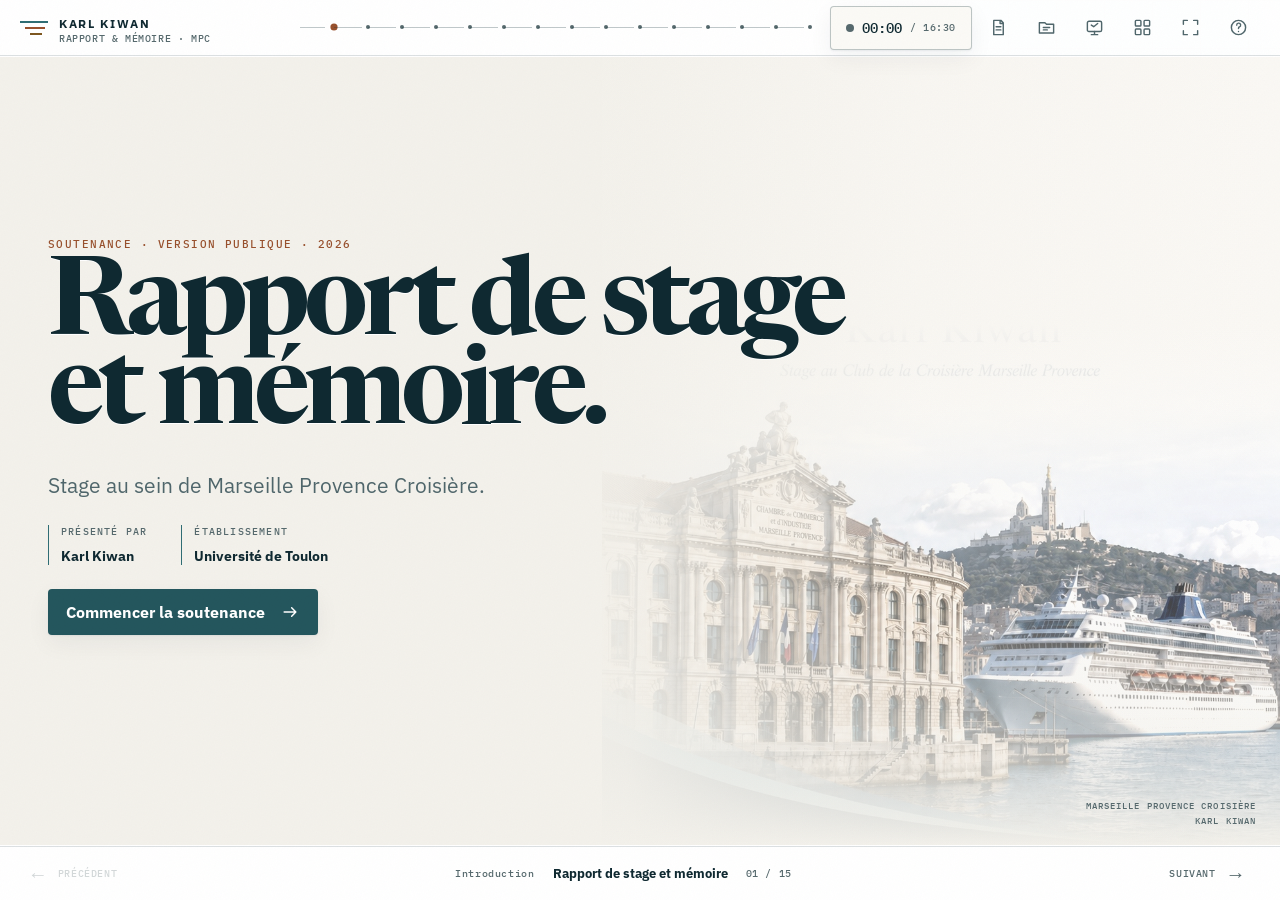
==== index.html @ 28b8b5f2 "Publish sanitized interactive presentation" ====
<!doctype html>
<html lang="fr">
<head>
  <meta charset="utf-8">
  <meta name="viewport" content="width=device-width,initial-scale=1,viewport-fit=cover">
  <meta name="theme-color" content="#f3f1eb">
  <meta name="description" content="Version publique de la soutenance interactive de Karl Kiwan — Marseille Provence Croisière">
  <meta property="og:type" content="website">
  <meta property="og:title" content="Soutenance de Karl Kiwan">
  <meta property="og:description" content="Rapport de stage et mémoire — version publique interactive.">
  <meta property="og:url" content="https://mazen-create11.github.io/soutenance-karl-kiwan/">
  <meta property="og:image" content="https://mazen-create11.github.io/soutenance-karl-kiwan/assets/og.png">
  <meta name="twitter:card" content="summary_large_image">
  <title>Soutenance — Karl Kiwan</title>
  <link rel="stylesheet" href="styles.css">
  <link rel="stylesheet" href="styles-v2.css">
  <link rel="stylesheet" href="styles-final.css">
  <link rel="stylesheet" href="styles-light.css">
  <link rel="stylesheet" href="styles-public.css">
</head>
<body>
  <a class="skip-link" href="#slides">Aller à la présentation</a>

  <div class="app" id="app">
    <header class="topbar" aria-label="Contrôles de présentation">
      <button class="brand" type="button" data-action="home" aria-label="KARL KIWAN — RAPPORT &amp; MÉMOIRE · MPC — retour à la couverture">
        <span class="brand-mark" aria-hidden="true"><i></i><i></i><i></i></span>
        <span><strong>KARL KIWAN</strong><small>RAPPORT &amp; MÉMOIRE · MPC</small></span>
      </button>

      <div class="route-progress" id="routeProgress" aria-label="Progression de la soutenance"></div>

      <div class="top-actions">
        <button class="timer" id="timerButton" type="button" aria-label="Chronomètre 00:00 / 16:30 — démarrer">
          <span class="timer-status" aria-hidden="true"></span>
          <span id="timerValue">00:00</span>
          <small id="timerTarget">/ 16:30</small>
        </button>
        <button class="icon-button" type="button" data-action="notes" aria-label="Afficher les notes orales" title="Notes (N)">
          <svg viewBox="0 0 24 24" aria-hidden="true"><path d="M6 3h9l3 3v15H6zM14 3v4h4M9 11h6M9 15h6"/></svg>
        </button>
        <button class="icon-button" type="button" data-action="resources" aria-label="Ouvrir le dossier public" title="Dossier public (R)">
          <svg viewBox="0 0 24 24" aria-hidden="true"><path d="M3 6h7l2 2h9v11H3zM8 12h8M8 15h5"/></svg>
        </button>
        <button class="icon-button" type="button" data-action="presenter" aria-label="Ouvrir la console présentateur" title="Console présentateur (P)">
          <svg viewBox="0 0 24 24" aria-hidden="true"><rect x="3" y="4" width="18" height="13" rx="2"/><path d="M8 21h8M12 17v4M8 9l3 2 5-4"/></svg>
        </button>
        <button class="icon-button" type="button" data-action="overview" aria-label="Afficher toutes les slides" title="Vue d’ensemble (O)">
          <svg viewBox="0 0 24 24" aria-hidden="true"><rect x="3" y="3" width="7" height="7" rx="1"/><rect x="14" y="3" width="7" height="7" rx="1"/><rect x="3" y="14" width="7" height="7" rx="1"/><rect x="14" y="14" width="7" height="7" rx="1"/></svg>
        </button>
        <button class="icon-button" type="button" data-action="fullscreen" aria-label="Passer en plein écran" title="Plein écran (F)">
          <svg viewBox="0 0 24 24" aria-hidden="true"><path d="M8 3H3v5M16 3h5v5M8 21H3v-5M16 21h5v-5"/></svg>
        </button>
        <button class="icon-button" type="button" data-action="help" aria-label="Afficher l’aide clavier" title="Aide (?)">
          <svg viewBox="0 0 24 24" aria-hidden="true"><circle cx="12" cy="12" r="9"/><path d="M9.7 9a2.5 2.5 0 1 1 3.2 2.4c-.9.4-.9 1.1-.9 1.8M12 17h.01"/></svg>
        </button>
      </div>
    </header>

    <main class="slides" id="slides" tabindex="-1">
      <section class="slide is-active intro-slide" id="cover" data-slide-id="cover" data-section="Introduction" data-title="Rapport de stage et mémoire" data-duration="0:15" aria-hidden="false">
        <div class="cover-image" aria-hidden="true"></div>
        <div class="intro-wash" aria-hidden="true"></div>
        <div class="slide-inner intro-content">
          <p class="eyebrow">Soutenance · version publique · 2026</p>
          <h1>Rapport de stage<br>et mémoire.</h1>
          <p class="intro-lead">Stage au sein de Marseille Provence Croisière.</p>
          <div class="intro-meta">
            <div><small>PRÉSENTÉ PAR</small><strong>Karl Kiwan</strong></div>
            <div><small>ÉTABLISSEMENT</small><strong>Université de Toulon</strong></div>
          </div>
          <button class="primary-button magnetic" type="button" data-action="start">
            Commencer la soutenance
            <svg viewBox="0 0 24 24" aria-hidden="true"><path d="M5 12h14M14 7l5 5-5 5"/></svg>
          </button>
        </div>
        <div class="coordinate-stamp" aria-hidden="true">MARSEILLE PROVENCE CROISIÈRE<br>KARL KIWAN</div>
      </section>

      <section class="slide structure-slide final-mpc-slide" id="mpc-interface" data-slide-id="mpc-interface" data-section="Structure d’accueil" data-title="MPC, interface port-territoire" data-duration="0:45" aria-hidden="true">
        <div class="section-tab structure-tab">01 · STRUCTURE D’ACCUEIL <span>MPC</span></div>
        <div class="slide-inner final-mpc-layout">
          <header class="final-mpc-heading">
            <p class="eyebrow">Marseille Provence Croisière</p>
            <h2>MPC relie l’activité portuaire au territoire.</h2>
            <p>Association créée en 1996, MPC fédère les acteurs de la croisière maritime et fluviale en Provence.</p>
          </header>
          <div class="mpc-final-stats" role="tablist" aria-label="Chiffres clés de MPC">
            <button type="button" class="is-active" data-mpc-stat="1996"><strong>1996</strong><span>création</span></button>
            <button type="button" data-mpc-stat="members"><strong>&gt; 85</strong><span>adhérents</span></button>
            <button type="button" data-mpc-stat="passengers"><strong>≈ 2,6 M</strong><span>croisiéristes en 2025</span></button>
            <button type="button" data-mpc-stat="calls"><strong>660</strong><span>escales en 2025</span></button>
            <p class="mpc-stat-detail" id="mpcStatDetail" aria-live="polite"><span>1996</span> MPC est une association loi 1901 créée pour coordonner et développer la filière croisière à Marseille.</p>
          </div>
          <div class="interface-chain" aria-label="Rôle d’interface de MPC">
            <div><small>ACTIVITÉ PORTUAIRE</small><strong>Compagnies · GPMM · MPCT</strong></div>
            <span aria-hidden="true"><i></i><b>MPC</b><i></i></span>
            <div><small>TERRITOIRE</small><strong>Collectivités · tourisme · transports · commerces</strong></div>
          </div>
          <div class="mpc-final-axes">
            <span><b>01</b> Environnement</span><span><b>02</b> Accueil touristique</span><span><b>03</b> Développement et suivi du marché</span>
          </div>
          <p class="source-note final-source">Source : rapport, pages 4 à 7.</p>
        </div>
      </section>

      <section class="slide mission-slide mission-index-slide" id="missions-overview" data-slide-id="missions-overview" data-section="Missions &amp; travaux" data-title="Trois missions autour de la donnée" data-duration="0:30" aria-hidden="true">
        <div class="section-tab mission-tab">02 · MISSIONS &amp; TRAVAUX <span>VUE D’ENSEMBLE</span></div>
        <div class="slide-inner mission-register-layout">
          <header class="mission-index-heading">
            <p class="eyebrow">Trois problèmes concrets</p>
            <h2>Mesurer la fréquentation fluviale, anticiper les navettes et accélérer le traitement des manifestes.</h2>
            <p>Pour chaque mission, j’ai défini la donnée d’entrée, le traitement, le contrôle et le résultat remis à l’équipe.</p>
          </header>
          <div class="mission-register" aria-label="Ouvrir une mission">
            <button type="button" class="case-file case-fluvial" data-jump="3">
              <span class="case-number">M-01</span>
              <span class="case-main"><small>CROISIÈRE FLUVIALE</small><strong>Estimer la fréquentation</strong><em>Construire une méthode reproductible</em></span>
              <span class="case-proof"><b>3 133</b><small>lignes 2026</small></span>
              <span class="case-open">OUVRIR</span>
            </button>
            <button type="button" class="case-file case-navettes" data-jump="5">
              <span class="case-number">M-02</span>
              <span class="case-main"><small>NAVETTES PORTUAIRES PAYANTES</small><strong>Mesurer puis modéliser les flux</strong><em>Produire la donnée sur le terrain</em></span>
              <span class="case-proof"><b>9</b><small>observations</small></span>
              <span class="case-open">OUVRIR</span>
            </button>
            <button type="button" class="case-file case-manifestes" data-jump="7">
              <span class="case-number">M-03</span>
              <span class="case-main"><small>MANIFESTES</small><strong>Réduire la ressaisie</strong><em>Automatisation supervisée</em></span>
              <span class="case-proof"><b>1,5–2 j</b><small>jusqu’à 2,5 j</small></span>
              <span class="case-open">OUVRIR</span>
            </button>
          </div>
        </div>
      </section>

      <section class="slide mission-slide mission-fluvial final-fluvial-problem" id="fluvial-problem" data-slide-id="fluvial-problem" data-section="Missions &amp; travaux" data-title="Fluvial — le problème" data-duration="0:50" aria-hidden="true">
        <div class="section-tab mission-tab">02 · MISSIONS &amp; TRAVAUX <span>MISSION 01 · PROBLÈME</span></div>
        <div class="slide-inner fluvial-problem-layout">
          <header class="fluvial-problem-copy">
            <p class="eyebrow">Mission 01 · Rhône–Saône</p>
            <h2>Sans manifestes, MPC ne pouvait pas connaître la fréquentation réelle des escales.</h2>
            <p>L’extraction Gescales indiquait le navire, le port et les dates, mais pas le nombre de passagers ni la nature réelle de l’opération.</p>
            <div class="missing-data"><span>DONNÉE MANQUANTE</span><strong>Fréquentation réelle</strong><small>Impossible de distinguer directement les opérations de tête de ligne des escales de transit.</small></div>
          </header>
          <div class="gescales-sheet" aria-label="Exemple schématique de l’extraction Gescales">
            <div class="sheet-head"><span>EXTRACTION GESCALES</span><small>2025–2026</small></div>
            <div class="sheet-columns"><b>NAVIRE</b><b>PORT</b><b>DATE</b><b>PASSAGERS</b></div>
            <div class="sheet-row"><span>Viking Heimdal</span><span>Avignon</span><span>12/04/2026</span><em>—</em></div>
            <div class="sheet-row"><span>Viking Heimdal</span><span>Arles</span><span>13/04/2026</span><em>—</em></div>
            <div class="sheet-row"><span>Viking Heimdal</span><span>Avignon</span><span>14/04/2026</span><em>—</em></div>
            <div class="fluvial-input-stats">
              <div><strong>28</strong><span>navires</span></div><div><strong>3 133</strong><span>lignes en 2026</span></div><div><strong>3 038</strong><span>lignes en 2025</span></div>
            </div>
          </div>
        </div>
      </section>

      <section class="slide mission-slide mission-fluvial final-fluvial-results" id="fluvial-method-results" data-slide-id="fluvial-method-results" data-section="Missions &amp; travaux" data-title="Fluvial — méthode et résultats" data-duration="1:10" aria-hidden="true">
        <div class="section-tab mission-tab">02 · MISSIONS &amp; TRAVAUX <span>MISSION 01 · MÉTHODE &amp; RÉSULTATS</span></div>
        <div class="slide-inner fluvial-final-layout">
          <header class="fluvial-final-heading">
            <p class="eyebrow">Des données brutes à une estimation reproductible</p>
            <h2>Six étapes permettent de reconstruire les itinéraires et d’estimer les passagers.</h2>
          </header>
          <div class="route-case final-method-chain">
            <div class="final-method-steps" role="tablist" aria-label="Étapes de la méthode fluviale">
              <button class="route-stop is-active" type="button" data-route-stop="Référentiel des 28 navires : capacité, compagnie, segment et ports de tête de ligne."><span>01</span><strong>Référentiel flotte</strong></button>
              <button class="route-stop" type="button" data-route-stop="Les escales sont replacées dans l’ordre chronologique pour reconstituer chaque itinéraire."><span>02</span><strong>Itinéraires</strong></button>
              <button class="route-stop" type="button" data-route-stop="Les règles distinguent les opérations de tête de ligne des escales de transit."><span>03</span><strong>Qualification</strong></button>
              <button class="route-stop" type="button" data-route-stop="Les doublons, hivernages et cas particuliers sont retirés avant le calcul."><span>04</span><strong>Nettoyage</strong></button>
              <button class="route-stop" type="button" data-route-stop="La capacité est multipliée par une hypothèse moyenne de remplissage de 90 %."><span>05</span><strong>Capacité × 90 %</strong></button>
              <button class="route-stop" type="button" data-route-stop="La même méthode produit les estimations 2025 et 2026 et peut être réutilisée."><span>06</span><strong>Estimation</strong></button>
            </div>
            <div class="route-case-detail" id="routeCaseDetail"><span>RÈGLE ACTIVE</span><p>Référentiel des 28 navires : capacité, compagnie, segment et ports de tête de ligne.</p></div>
          </div>
          <div class="fluvial-final-kpis">
            <article><small>PASSAGERS EN TÊTE DE LIGNE · 2026</small><strong>≈ 152 100</strong><span>+1,8 % par rapport à 2025</span></article>
            <article><small>PASSAGERS EN TRANSIT · 2026</small><strong>≈ 223 800</strong><span>+10,6 % par rapport à 2025</span></article>
            <p><b>Limite</b> Le taux moyen de 90 % est une hypothèse documentée ; il ne remplace pas un comptage par départ.</p>
          </div>
          <p class="source-note final-source">Source : rapport, pages 9 à 17.</p>
        </div>
      </section>

      <section class="slide mission-slide mission-navettes" id="navettes-collection" data-slide-id="navettes-collection" data-section="Missions &amp; travaux" data-title="Navettes — collecte de données" data-duration="1:00" aria-hidden="true">
        <div class="section-tab mission-tab">02 · MISSIONS &amp; TRAVAUX <span>MISSION 02 · TERRAIN</span></div>
        <div class="slide-inner field-proof-layout">
          <div class="field-evidence">
            <figure class="evidence-sheet public-evidence-sheet">
              <div class="public-count-sheet" aria-label="Extrait méthodologique anonymisé d’un double comptage terrain">
                <div class="public-sheet-heading"><small>DOUBLE COMPTAGE TERRAIN</small><strong>Relevé anonymisé</strong></div>
                <div class="public-sheet-grid" aria-hidden="true">
                  <span>ÉTAPE</span><span>OBS. A</span><span>OBS. B</span><span>CONTRÔLE</span>
                  <b>Sorties</b><i>relevé</i><i>relevé</i><em>moyenne</em>
                  <b>Retours</b><i>relevé</i><i>relevé</i><em>moyenne</em>
                </div>
                <p>Deux observations simultanées · consolidation après vérification</p>
              </div>
              <figcaption><span>PIÈCE 02–A</span> Extrait méthodologique anonymisé</figcaption>
            </figure>
            <div class="observer-check" aria-label="Contrôle de cohérence entre deux comptages anonymisés">
              <div><small>OBSERVATEUR</small><strong>A</strong></div>
              <span class="check-join"><i></i><b>ÉCART &lt; 0,5 %</b><i></i></span>
              <div><small>OBSERVATEUR</small><strong>B</strong></div>
              <p><span>RÉSULTAT RETENU</span><b>MOYENNE</b> après contrôle</p>
            </div>
          </div>
          <header class="field-copy">
            <p class="eyebrow">Mission 02 · Avril à juin 2026</p>
            <h2>Comment anticiper l’utilisation des navettes payantes ?</h2>
            <p class="field-link">Terminaux du môle Léon Gourret <b>↔</b> Gare Maritime Major</p>
            <div class="observation-funnel" aria-label="Sélection des observations">
              <div><strong>10</strong><span>journées observées</span></div><i>−</i><div class="excluded"><strong>1</strong><span>journée écartée</span></div><i>=</i><div class="retained"><strong>9</strong><span>observations exploitables</span></div>
            </div>
            <p class="field-rule"><span>CHOIX DE MÉTHODE</span> Le comptage physique a été retenu pour mesurer directement les flux, avec un double comptage quand cela était possible.</p>
          </header>
        </div>
      </section>

      <section class="slide mission-slide mission-navettes" id="navettes-model" data-slide-id="navettes-model" data-section="Missions &amp; travaux" data-title="Navettes — modèle statistique" data-duration="1:20" aria-hidden="true">
        <div class="section-tab mission-tab">02 · MISSIONS &amp; TRAVAUX <span>MISSION 02 · MODÈLE</span></div>
        <div class="slide-inner model-proof-layout">
          <header class="model-case-heading">
            <p class="eyebrow">Régression linéaire sans constante · n = 9</p>
            <h2>Le modèle fournit un ordre de grandeur par segment, à lire avec son incertitude.</h2>
            <div class="model-equation" aria-label="Équation du modèle">
              <span>PASSAGERS UTILISANT LES NAVETTES · ESTIMATION</span><b>=</b><em>0,3069 × PAX MASS MARKET</em><i>+</i><em>0,5246 × PAX PREMIUM</em><i>+</i><em>0,4286 × PAX LUXE</em>
            </div>
            <p class="model-definition">Chaque coefficient relie le nombre de passagers en transit à l’usage estimé des navettes pour un segment.</p>
          </header>
          <div class="model-instrument">
            <div class="coefficient-selector" role="tablist" aria-label="Explorer les coefficients par segment">
              <button type="button" class="coefficient-item is-active" data-model-segment="Pour 1 000 passagers mass market, le modèle estime environ 307 utilisateurs."><small>MASS MARKET</small><strong>30,69 %</strong><span style="--level:58%"></span></button>
              <button type="button" class="coefficient-item" data-model-segment="Pour 1 000 passagers premium, le modèle estime environ 525 utilisateurs."><small>PREMIUM</small><strong>52,46 %</strong><span style="--level:100%"></span></button>
              <button type="button" class="coefficient-item" data-model-segment="L’interprétation du coefficient du segment luxe doit rester prudente compte tenu du faible nombre d’observations."><small>LUXE</small><strong>42,86 %</strong><span style="--level:82%"></span></button>
            </div>
            <p class="model-segment-detail" id="modelSegmentDetail"><span>LECTURE</span> Pour 1 000 passagers mass market, le modèle estime environ 307 utilisateurs.</p>
            <div class="model-quality" aria-label="Évaluation du modèle">
              <div><small>ÉCHANTILLON</small><strong>9</strong><span>observations</span></div>
              <div><small>R² CENTRÉ</small><strong>88,1 %</strong><span>sur l’échantillon · pas un taux de précision</span></div>
              <div><small>RMSE SUR L’ÉCHANTILLON</small><strong>≈ 439</strong><span>passagers</span></div>
              <div><small>RMSE EN VALIDATION PAR RETRAIT SUCCESSIF</small><strong>≈ 678</strong><span>passagers</span></div>
            </div>
            <p class="case-limit trace-note"><span>PRUDENCE</span> Avec neuf observations, le modèle fournit un ordre de grandeur ; il ne permet pas d’expliquer précisément chaque comportement individuel.</p>
          </div>
        </div>
      </section>

      <section class="slide mission-slide final-tools-slide" id="tools-operations" data-slide-id="tools-operations" data-section="Missions &amp; travaux" data-title="Des analyses aux outils opérationnels" data-duration="2:00" aria-hidden="true">
        <div class="section-tab mission-tab">02 · MISSIONS &amp; TRAVAUX <span>MISSIONS 02 &amp; 03 · OUTILS</span></div>
        <div class="slide-inner final-tools-layout">
          <section class="tool-pane estimator-pane">
            <header><p class="eyebrow">Estimateur de navettes · aperçu public</p><h2>Le modèle devient utilisable sans R.</h2></header>
            <div class="tool-stats"><span><strong>772</strong> lignes analysées</span><span><strong>308</strong> dates couvertes</span></div>
            <div class="demo-window compact-demo" id="demoWindow">
              <div class="window-bar"><span></span><span></span><span></span><b>TABLEAU DE BORD · SYNTHÈSE 2026</b><em id="demoStatus">APERÇU PUBLIC</em></div>
              <img class="demo-fallback" src="assets/dashboard.png" alt="Aperçu public du tableau de bord de l’estimateur de navettes 2026">
            </div>
            <div class="tool-actions"><button class="primary-button" type="button" data-zoom="assets/dashboard.png" data-zoom-alt="Aperçu public du tableau de bord de l’estimateur de navettes 2026">Agrandir l’aperçu</button><button class="text-button" type="button" data-action="resources">Voir le dossier public</button></div>
          </section>
          <section class="tool-pane manifest-pane">
            <header><p class="eyebrow">Automatisation supervisée des manifestes</p><h2>Le traitement passe d’environ une semaine à 1,5–2 jours, puis chaque résultat est vérifié.</h2></header>
            <div class="manifest-workflow compact-workflow">
              <div class="workflow-steps">
                <button class="workflow-step is-active" type="button" data-manifest-step="Réception de manifestes dont la mise en page varie selon les compagnies."><span>01</span><strong>Manifestes</strong><small>formats variables</small></button>
                <button class="workflow-step" type="button" data-manifest-step="Un script Python, associé à un traitement assisté par IA, extrait les effectifs par nationalité."><span>02</span><strong>Extraire</strong><small>Python + IA</small></button>
                <button class="workflow-step" type="button" data-manifest-step="Les libellés de nationalité sont harmonisés avant intégration."><span>03</span><strong>Normaliser</strong><small>référentiel commun</small></button>
                <button class="workflow-step" type="button" data-manifest-step="Les données structurées alimentent le fichier Excel de suivi."><span>04</span><strong>Intégrer</strong><small>structure Excel</small></button>
                <button class="workflow-step human-step" type="button" data-manifest-step="Une validation humaine reste nécessaire avant consolidation."><span>05</span><strong>Contrôler</strong><small>validation humaine</small></button>
              </div>
              <div class="workflow-detail" id="manifestStepDetail"><span>ÉTAPE 01 · MANIFESTES</span><p>Réception de manifestes dont la mise en page varie selon les compagnies.</p></div>
            </div>
            <div class="time-shift"><div><small>AVANT</small><strong>≈ 1 semaine</strong></div><i></i><div><small>APRÈS</small><strong>1,5 à 2 jours</strong><span>jusqu’à 2,5 jours si le volume augmente</span></div></div>
          </section>
        </div>
      </section>

      <section class="slide bilan-slide" id="stage-bilan" data-slide-id="stage-bilan" data-section="Bilan du stage" data-title="De la donnée brute à l’aide à la décision" data-duration="2:00" aria-hidden="true">
        <div class="section-tab bilan-tab">03 · BILAN DU STAGE <span>APPORTS &amp; COMPÉTENCES</span></div>
        <div class="slide-inner bilan-layout">
          <header class="bilan-heading">
            <p class="eyebrow">Bilan du stage</p>
            <h2>J’ai structuré les données, construit le modèle, automatisé la consolidation et contrôlé les résultats.</h2>
          </header>
          <div class="bilan-route" aria-label="Chaîne de travail développée pendant le stage"><span>Collecter</span><i></i><span>Structurer</span><i></i><span>Modéliser</span><i></i><span>Contrôler</span><i></i><span>Restituer</span></div>
          <div class="bilan-columns">
            <section><small>APPORTS POUR MPC</small><ul><li>Méthode de suivi de la fréquentation fluviale</li><li>Modèle d’estimation des navettes</li><li>Application réutilisable</li><li>Automatisation supervisée des manifestes et réduction du temps de traitement</li><li>Repérage des journées à forte demande de navettes</li></ul></section>
            <section><small>COMPÉTENCES DÉVELOPPÉES</small><ul><li>Excel et structuration de données</li><li>R et statistiques</li><li>Python, IA et automatisation</li><li>HTML et JavaScript</li><li>Compréhension du secteur, autonomie et échanges professionnels</li></ul></section>
          </div>
          <div class="bilan-switches" data-summary-group data-summary-target="bilanDetail" aria-label="Lire les principaux apprentissages">
            <button class="is-active" type="button" data-summary-row data-summary-detail="Un résultat utile doit être traçable, réutilisable et compréhensible par l’équipe."><span>01</span><strong>Utilité</strong></button>
            <button type="button" data-summary-row data-summary-detail="Le modèle des navettes reste utile malgré un échantillon réduit, à condition d’afficher son incertitude."><span>02</span><strong>Limites</strong></button>
            <button type="button" data-summary-row data-summary-detail="Les échanges avec MPC, le GPMM et les professionnels ont transformé les besoins terrain en règles de calcul."><span>03</span><strong>Terrain</strong></button>
          </div>
          <p class="bilan-detail" id="bilanDetail">Un résultat utile doit être traçable, réutilisable et compréhensible par l’équipe.</p>
        </div>
      </section>

      <section class="slide memory-slide final-question-slide" id="memory-problem" data-slide-id="memory-problem" data-section="Mémoire" data-title="Problématique du mémoire" data-duration="0:35" aria-hidden="true">
        <div class="section-tab memory-tab">04 · MÉMOIRE <span>PROBLÉMATIQUE</span></div>
        <div class="slide-inner memory-question-layout">
          <p class="eyebrow">Croisière et transition environnementale à Marseille</p>
          <blockquote>Dans quelle mesure la transition environnementale de la filière croisière peut-elle permettre de concilier le développement de l’activité et son acceptabilité territoriale à Marseille&nbsp;?</blockquote>
          <div class="memory-argument" aria-label="Progression du mémoire"><span>Valeur économique</span><i></i><span>Externalités</span><i></i><span>Transition</span><i></i><span>Limites</span><i></i><span>Conditions de conciliation</span></div>
          <p class="source-note">Problématique du mémoire · page 36.</p>
        </div>
      </section>

      <section class="slide memory-slide economic-slide" id="memory-economy" data-slide-id="memory-economy" data-section="Mémoire" data-title="Les bénéfices économiques" data-duration="0:55" aria-hidden="true">
        <div class="section-tab memory-tab">04 · MÉMOIRE <span>ÉCONOMIE</span></div>
        <div class="slide-inner economic-layout">
          <header class="economic-heading"><p class="eyebrow">Pourquoi la croisière compte-t-elle pour Marseille ?</p><h2>Les retombées viennent des dépenses en hébergement, restauration, commerces, transports et excursions.</h2></header>
          <div class="economic-hero"><small>FRÉQUENTATION 2025</small><strong>≈ 2,6 M</strong><span>croisiéristes accueillis</span></div>
          <div class="economic-ledger" data-summary-group data-summary-target="economicDetail" aria-label="Indicateurs économiques">
            <button class="is-active" type="button" data-summary-row data-summary-detail="Estimation 2015 : un passager en transit dépense en moyenne environ 50 euros à terre."><small>PASSAGER EN TRANSIT</small><strong>≈ 50 €</strong><span>dépense moyenne à terre · estimation 2015</span></button>
            <button type="button" data-summary-row data-summary-detail="Estimation 2015 : un passager en tête de ligne dépense davantage, notamment en hébergement et transport."><small>PASSAGER EN TÊTE DE LIGNE</small><strong>≈ 160 €</strong><span>dépense moyenne à terre · estimation 2015</span></button>
            <button type="button" data-summary-row data-summary-detail="L’étude CCI de 2016 constitue un repère historique et ne doit pas être présentée comme une estimation actuelle."><small>IMPACT ÉCONOMIQUE ESTIMÉ</small><strong>≈ 310 M€</strong><span>étude de 2016 · chiffre historique</span></button>
          </div>
          <p class="economic-detail" id="economicDetail">Estimation 2015 : un passager en transit dépense en moyenne environ 50 euros à terre.</p>
          <div class="beneficiary-line"><span>Hôtellerie</span><span>Restauration</span><span>Commerces</span><span>Transports</span><span>Excursions</span><span>Activités maritimes</span></div>
          <p class="source-note final-source">Source : mémoire, pages 37 à 38.</p>
        </div>
      </section>

      <section class="slide memory-slide externalities-slide" id="memory-externalities" data-slide-id="memory-externalities" data-section="Mémoire" data-title="Externalités et acceptabilité" data-duration="0:45" aria-hidden="true">
        <div class="section-tab memory-tab">04 · MÉMOIRE <span>EXTERNALITÉS</span></div>
        <div class="slide-inner externalities-layout">
          <header><p class="eyebrow">Une répartition territoriale inégale</p><h2>Les retombées se diffusent ; les nuisances se concentrent près du port et des axes de circulation.</h2></header>
          <div class="territory-balance">
            <section class="benefit-zone"><small>RETOMBÉES</small><strong>Peuvent se diffuser</strong><p>Marseille · métropole · région</p><div><span>Hôtels</span><span>Commerces</span><span>Excursions</span></div></section>
            <div class="territory-axis" aria-hidden="true"><i></i><b>PORT</b><i></i></div>
            <section class="impact-zone"><small>EXTERNALITÉS</small><strong>Plus localisées</strong><p>Quartiers portuaires et axes de circulation</p><div><span>Pollution de l’air</span><span>Bruit</span><span>Circulation</span><span>Flux de visiteurs</span></div></section>
          </div>
          <div class="nox-proof"><strong>54 %</strong><p>des émissions communales de NOx en 2021 étaient liées au trafic maritime.</p><span>Toutes activités maritimes confondues — pas seulement la croisière.</span></div>
          <p class="source-note final-source">Source : AtmoSud, 2025a · donnée 2021.</p>
        </div>
      </section>

      <section class="slide memory-slide transition-slide" id="memory-transition" data-slide-id="memory-transition" data-section="Mémoire" data-title="Une transition déjà engagée" data-duration="1:00" aria-hidden="true">
        <div class="section-tab memory-tab">04 · MÉMOIRE <span>RÉPONSES ENVIRONNEMENTALES</span></div>
        <div class="slide-inner transition-layout">
          <header><p class="eyebrow">Trois niveaux d’action</p><h2>La réglementation, le port et la flotte évoluent en même temps.</h2></header>
          <div class="lever-track transition-levers" role="tablist" aria-label="Explorer les réponses environnementales">
            <button class="lever is-active" type="button" data-lever="0"><span>01</span><strong>Réglementation</strong><small>EU ETS · FuelEU Maritime · SECA</small></button>
            <button class="lever" type="button" data-lever="1"><span>02</span><strong>Infrastructure</strong><small>CENAQ · électrification à quai</small></button>
            <button class="lever" type="button" data-lever="2"><span>03</span><strong>Flotte</strong><small>Efficacité · GNL · nouveaux carburants</small></button>
          </div>
          <div class="transition-reading" id="leverDetail" aria-live="polite">
            <div><span>EFFET ATTENDU</span><strong>Réduire les émissions couvertes par des règles plus strictes.</strong></div>
            <div><span>POINT DOCUMENTÉ</span><strong>EU ETS, FuelEU Maritime et SECA Méditerranée.</strong></div>
            <div><span>LIMITE</span><strong>Ces dispositifs ne ciblent pas les mêmes émissions.</strong></div>
          </div>
          <div class="cenaq-case">
            <div class="cenaq-head"><span>CENAQ</span><strong>&gt; 200 M€</strong><small>ensemble du programme · jusqu’à 3 grands navires raccordés simultanément</small></div>
            <div class="scenario-bars"><span><small>SANS ÉLECTRIFICATION</small><i style="--bar:11%"></i><b>−3,75 %</b></span><span><small>AVEC 60 % DU TEMPS D’ESCALE ÉLECTRIFIÉ</small><i style="--bar:100%"></i><b>−33,5 %</b></span></div>
            <p>Scénarios NOx croisière 2025 par rapport à 2022 — pas des résultats mesurés.</p>
          </div>
          <p class="source-note final-source">Source : mémoire, pages 43 à 48 · scénarios Pôle Mer Méditerranée/Citepa, 2024.</p>
        </div>
      </section>

      <section class="slide memory-slide lng-slide" id="memory-gnl" data-slide-id="memory-gnl" data-section="Mémoire" data-title="GNL et methane slip" data-duration="1:00" aria-hidden="true">
        <div class="section-tab memory-tab">04 · MÉMOIRE <span>LIMITES TECHNOLOGIQUES</span></div>
        <div class="slide-inner lng-layout">
          <header><p class="eyebrow">Qualité de l’air et climat : deux bilans distincts</p><h2>Le GNL réduit certains polluants atmosphériques. La fuite de méthane peut toutefois diminuer son avantage climatique.</h2></header>
          <figure class="lng-figure public-lng-figure">
            <div class="public-lng-chart" role="img" aria-label="Lecture simplifiée du bilan climatique relatif du GNL et du gazole marin selon la charge moteur">
              <div class="public-chart-key"><span><i class="lng-key"></i>GNL</span><span><i class="mgo-key"></i>Gazole marin</span></div>
              <div class="public-lng-bars">
                <span class="public-load"><span class="public-pair"><i class="lng-bar" style="--value:100%"></i><i class="mgo-bar" style="--value:87%"></i></span><b>10–12 %</b></span>
                <span class="public-load"><span class="public-pair"><i class="lng-bar" style="--value:59%"></i><i class="mgo-bar" style="--value:53%"></i></span><b>25 %</b></span>
                <span class="public-load"><span class="public-pair"><i class="lng-bar" style="--value:37%"></i><i class="mgo-bar" style="--value:44%"></i></span><b>54 %</b></span>
                <span class="public-load"><span class="public-pair"><i class="lng-bar" style="--value:35%"></i><i class="mgo-bar" style="--value:43%"></i></span><b>75 %</b></span>
                <span class="public-load"><span class="public-pair"><i class="lng-bar" style="--value:35%"></i><i class="mgo-bar" style="--value:41%"></i></span><b>80 %</b></span>
              </div>
            </div>
            <figcaption>Lecture simplifiée des émissions en CO₂ équivalent selon la charge moteur · d’après Kuittinen et al., 2024.</figcaption>
          </figure>
          <div class="lng-contrast" data-summary-group data-summary-target="lngDetail" aria-label="Comparer qualité de l’air et climat">
            <button class="air-card is-active" type="button" data-summary-row data-summary-detail="Sur le navire étudié et par rapport au gazole marin : −87 à −93 % de masse de particules et −94 à −99 % de carbone noir."><small>QUALITÉ DE L’AIR</small><strong>−87 à −93 %</strong><span>masse de particules</span><b>−94 à −99 % · carbone noir</b></button>
            <button class="climate-card" type="button" data-summary-row data-summary-detail="La fuite de méthane (« methane slip ») désigne le méthane non brûlé rejeté dans l’atmosphère. À faible charge, elle peut réduire ou annuler l’avantage climatique du GNL."><small>CLIMAT</small><strong>Fuite de méthane</strong><span>« methane slip » · méthane non brûlé</span><b>avantage climatique plus incertain</b></button>
          </div>
          <p class="lng-detail" id="lngDetail">Sur le navire étudié et par rapport au gazole marin : −87 à −93 % de masse de particules et −94 à −99 % de carbone noir.</p>
          <p class="source-note final-source">Source : mémoire, page 50 · Kuittinen et al., 2024.</p>
        </div>
      </section>

      <section class="slide memory-slide answer-slide" id="memory-answer" data-slide-id="memory-answer" data-section="Mémoire" data-title="Réponse à la problématique" data-duration="0:45" aria-hidden="true">
        <div class="section-tab memory-tab">04 · MÉMOIRE <span>RÉPONSE</span></div>
        <div class="slide-inner answer-layout">
          <header><p class="eyebrow">Peut-on concilier développement et acceptabilité ?</p><h2>La réponse dépend de trois conditions.</h2><p>Usage réel des équipements, baisse absolue des impacts et gestion territoriale des flux.</p></header>
          <div class="answer-conditions" data-summary-group data-summary-target="answerDetail" aria-label="Trois conditions de conciliation">
            <button class="is-active" type="button" data-summary-row data-summary-detail="L’utilisation effective des infrastructures et des technologies conditionne leurs bénéfices."><span>01</span><strong>Utilisation effective</strong><small>Utiliser réellement les équipements</small></button>
            <button type="button" data-summary-row data-summary-detail="Les gains par navire doivent produire une diminution absolue des impacts malgré l’évolution du trafic."><span>02</span><strong>Réduction absolue</strong><small>Mesurer l’impact global de l’activité</small></button>
            <button type="button" data-summary-row data-summary-detail="La transition technique doit être accompagnée d’une gestion des déplacements, des flux de passagers et des nuisances résiduelles."><span>03</span><strong>Intégration territoriale</strong><small>Gérer les flux et les nuisances résiduelles</small></button>
          </div>
          <p class="answer-detail" id="answerDetail">L’utilisation effective des infrastructures et des technologies conditionne leurs bénéfices.</p>
          <div class="final-statement"><strong>La transition devra s’accompagner d’une baisse absolue des impacts et d’une gestion territoriale des flux.</strong><span>Les prochaines années permettront d’évaluer si Marseille parvient à décorréler le développement de la croisière de l’augmentation de ses impacts.</span></div>
          <p class="thanks">Merci pour votre attention.</p>
        </div>
      </section>
    </main>

    <nav class="bottom-nav" aria-label="Navigation entre les slides">
      <button type="button" data-action="prev" aria-label="Slide précédente"><span>←</span><small>PRÉCÉDENT</small></button>
      <div class="slide-meta"><span id="sectionName">Introduction</span><strong id="slideTitle">Rapport de stage et mémoire</strong><small id="slideCount">01 / 15</small></div>
      <button type="button" data-action="next" aria-label="Slide suivante"><small>SUIVANT</small><span>→</span></button>
    </nav>
  </div>

  <aside class="notes-panel" id="notesPanel" aria-hidden="true" aria-label="Notes orales">
    <header><div><small>NOTES ORALES</small><strong id="notesTitle">Rapport de stage et mémoire</strong></div><button class="icon-button" type="button" data-action="notes" aria-label="Fermer les notes">×</button></header>
    <div class="notes-body" id="notesBody"></div>
    <footer><span id="sectionTimer">Section 00:00</span><span id="recommendedTime">Recommandé 00:15</span></footer>
  </aside>

  <div class="modal" id="overviewModal" aria-hidden="true" role="dialog" aria-modal="true" aria-labelledby="overviewTitle">
    <div class="modal-card overview-card">
      <header><div><small>VUE D’ENSEMBLE</small><h2 id="overviewTitle">Les 15 slides</h2></div><button class="icon-button" type="button" data-close-modal aria-label="Fermer">×</button></header>
      <div class="overview-grid" id="overviewGrid"></div>
    </div>
  </div>

  <div class="modal" id="resourcesModal" aria-hidden="true" role="dialog" aria-modal="true" aria-labelledby="resourcesTitle">
    <div class="modal-card resources-modal-card">
      <header><div><small>DOSSIER PUBLIC</small><h2 id="resourcesTitle">Méthode, preuves et confidentialité</h2></div><button class="icon-button" type="button" data-close-modal aria-label="Fermer">×</button></header>
      <div class="resource-grid">
        <article class="resource-card is-static"><span class="file-icon app-icon">OUTIL</span><div><small>APERÇU DOCUMENTÉ</small><strong>Estimateur de navettes</strong><p>Le modèle, ses entrées et ses principaux indicateurs sont présentés sans publier l’application opérationnelle.</p></div></article>
        <article class="resource-card is-static"><span class="file-icon csv-icon">DATA</span><div><small>PÉRIMÈTRE AGRÉGÉ</small><strong>772 lignes · 308 dates</strong><p>Seuls les volumes agrégés, la méthode et les limites sont exposés ; le planning source reste privé.</p></div></article>
        <article class="resource-card is-static"><span class="file-icon pdf-icon">ACCÈS</span><div><small>DOCUMENTS RESTREINTS</small><strong>Livrables non diffusés</strong><p>Le rapport complet, l’application opérationnelle et le planning sont réservés au cadre d’évaluation.</p></div></article>
      </div>
    </div>
  </div>

  <div class="modal" id="helpModal" aria-hidden="true" role="dialog" aria-modal="true" aria-labelledby="helpTitle">
    <div class="modal-card help-card">
      <header><div><small>COMMANDES</small><h2 id="helpTitle">Piloter la présentation</h2></div><button class="icon-button" type="button" data-close-modal aria-label="Fermer">×</button></header>
      <div class="shortcut-grid">
        <span><kbd>→</kbd><kbd>Espace</kbd><b>Suivant</b></span><span><kbd>←</kbd><b>Précédent</b></span>
        <span><kbd>Esc</kbd><b>Retour à la couverture</b></span><span><kbd>F</kbd><b>Plein écran</b></span>
        <span><kbd>N</kbd><b>Notes orales</b></span><span><kbd>P</kbd><b>Console présentateur</b></span>
        <span><kbd>O</kbd><b>Vue d’ensemble</b></span><span><kbd>R</kbd><b>Dossier public</b></span>
        <span><kbd>1</kbd><kbd>2</kbd><kbd>3</kbd><kbd>4</kbd><b>Sections</b></span><span><kbd>D</kbd><b>Outils opérationnels</b></span>
      </div>
      <div class="timer-settings"><span>Objectif de durée</span><button type="button" data-target-minutes="15">15 min</button><button type="button" class="is-active" data-target-minutes="16.5">16 min 30</button><button type="button" data-target-minutes="18">18 min</button></div>
      <p class="timing-note"><strong>Repères détaillés : 14 min 50</strong><span>Marge de respiration : 1 min 40 · objectif : 16 min 30.</span></p>
    </div>
  </div>

  <div class="modal image-modal" id="imageModal" aria-hidden="true" role="dialog" aria-modal="true" aria-label="Aperçu agrandi">
    <button class="image-close" type="button" data-close-modal aria-label="Fermer l’image">×</button>
    <img id="zoomedImage" src="assets/cover.jpg" alt="Aperçu agrandi">
  </div>

  <div class="toast" id="toast" role="status" aria-live="polite"></div>
  <script src="app.js"></script>
</body>
</html>
---- styles.css ----
@font-face{font-family:Fraunces;src:url("assets/fraunces-variable.woff2") format("woff2");font-weight:100 900;font-display:swap}
@font-face{font-family:"IBM Plex Sans";src:url("assets/ibm-plex-sans-400.woff2") format("woff2");font-weight:400;font-display:swap}
@font-face{font-family:"IBM Plex Sans";src:url("assets/ibm-plex-sans-600.woff2") format("woff2");font-weight:600;font-display:swap}
@font-face{font-family:"IBM Plex Sans";src:url("assets/ibm-plex-sans-700.woff2") format("woff2");font-weight:700;font-display:swap}
@font-face{font-family:"IBM Plex Mono";src:url("assets/ibm-plex-mono-500.woff2") format("woff2");font-weight:500;font-display:swap}

:root{
  --navy:#061722;
  --navy-2:#092330;
  --navy-3:#0e2a3a;
  --ink:#102131;
  --paper:#f3ebdd;
  --paper-2:#fffaf0;
  --blue:#4b8df8;
  --cyan:#36c8db;
  --lime:#b7dd43;
  --coral:#ff704d;
  --sand:#d7c6a7;
  --white:#f8fbfc;
  --muted:#9ab1bd;
  --line:rgba(205,230,239,.16);
  --topbar:68px;
  --bottombar:70px;
  --ease:cubic-bezier(.22,.78,.24,1);
}

*{box-sizing:border-box}
html,body{height:100%;margin:0;background:var(--navy);color:var(--white);font-family:"IBM Plex Sans",sans-serif;overflow:hidden}
button,a,input{font:inherit}
button{color:inherit}
button:focus-visible,a:focus-visible,input:focus-visible{outline:3px solid var(--lime);outline-offset:4px}
button{border:0}
a{color:inherit;text-decoration:none}
img{display:block;max-width:100%}
svg{fill:none;stroke:currentColor;stroke-width:1.8;stroke-linecap:round;stroke-linejoin:round}
::selection{background:var(--lime);color:var(--ink)}

.skip-link{position:fixed;left:16px;top:-80px;z-index:9999;background:var(--paper);color:var(--ink);padding:12px 18px;border-radius:8px;transition:top .2s}
.skip-link:focus{top:12px}

.app{height:100dvh;min-height:100%;background:
  radial-gradient(circle at 82% 12%,rgba(54,200,219,.09),transparent 28%),
  linear-gradient(145deg,var(--navy),#041118 72%);position:relative;isolation:isolate}
.app::before{content:"";position:fixed;inset:0;pointer-events:none;opacity:.22;background-image:
  linear-gradient(rgba(255,255,255,.024) 1px,transparent 1px),
  linear-gradient(90deg,rgba(255,255,255,.024) 1px,transparent 1px);background-size:54px 54px;mask-image:linear-gradient(to bottom,black,transparent 84%)}

.topbar{height:var(--topbar);display:grid;grid-template-columns:minmax(220px,300px) 1fr auto;align-items:center;gap:24px;padding:0 26px;border-bottom:1px solid var(--line);background:rgba(3,15,22,.88);backdrop-filter:blur(20px);position:relative;z-index:100}
.brand{display:flex;align-items:center;gap:12px;background:none;padding:6px 0;cursor:pointer;text-align:left}
.brand-mark{display:grid;gap:3px;width:30px;transform:skewY(-12deg)}
.brand-mark i{height:5px;background:var(--cyan);border-radius:1px}.brand-mark i:nth-child(2){width:23px;background:var(--blue)}.brand-mark i:nth-child(3){width:16px;background:var(--lime)}
.brand strong{font-size:13px;letter-spacing:.16em}.brand small{display:block;margin-top:2px;font:500 9px/1 "IBM Plex Mono";color:var(--muted);letter-spacing:.08em}
.top-actions{display:flex;align-items:center;gap:7px}
.icon-button{width:39px;height:39px;border-radius:10px;background:transparent;display:grid;place-items:center;cursor:pointer;transition:background .2s,color .2s,transform .2s}
.icon-button:hover{background:rgba(255,255,255,.08);color:var(--cyan);transform:translateY(-1px)}
.icon-button svg{width:19px;height:19px}.icon-button:last-child{font-size:24px}
.timer{height:40px;padding:0 13px;border:1px solid var(--line);border-radius:10px;background:rgba(255,255,255,.035);display:flex;align-items:baseline;gap:5px;cursor:pointer;font-family:"IBM Plex Mono";font-weight:500;font-variant-numeric:tabular-nums}
.timer-status{width:7px;height:7px;border-radius:50%;background:#54717e;margin-right:3px;align-self:center;transition:background .2s,box-shadow .2s}
.timer.is-running .timer-status{background:var(--lime);box-shadow:0 0 10px var(--lime)}
.timer.is-warning{border-color:rgba(255,190,90,.55);color:#ffd27c}.timer.is-over{border-color:rgba(255,112,77,.6);color:#ff9b82}.timer.is-over .timer-status{background:var(--coral);box-shadow:0 0 10px var(--coral)}
.timer small{color:var(--muted);font-size:10px}

.route-progress{display:flex;height:28px;align-items:center;justify-content:center;max-width:720px;margin:auto;width:100%}
.progress-dot{height:3px;flex:1;background:rgba(255,255,255,.12);position:relative;cursor:pointer;transition:background .25s}
.progress-dot::after{content:"";position:absolute;width:6px;height:6px;border-radius:50%;background:#536b76;right:-3px;top:-1.5px;transition:transform .25s,background .25s,box-shadow .25s}
.progress-dot.is-past{background:var(--cyan)}.progress-dot.is-past::after{background:var(--cyan)}
.progress-dot.is-current::after{background:var(--lime);transform:scale(1.8);box-shadow:0 0 10px var(--lime)}

.slides{height:calc(100dvh - var(--topbar) - var(--bottombar));position:relative;overflow:hidden}
.slide{position:absolute;inset:0;opacity:0;visibility:hidden;pointer-events:none;transform:translate3d(44px,0,0) scale(.985);transition:opacity .34s ease,transform .42s var(--ease),visibility .42s;background:transparent;overflow:auto;overscroll-behavior:contain}
.slide::before{content:"";position:absolute;inset:0;pointer-events:none;background:
  radial-gradient(circle at 86% 18%,rgba(54,200,219,.06),transparent 28%),
  repeating-radial-gradient(circle at 12% 110%,transparent 0 88px,rgba(255,255,255,.026) 89px 90px);opacity:.8}
.slide.is-active{opacity:1;visibility:visible;pointer-events:auto;transform:none;z-index:2}
.slide.was-before{transform:translate3d(-44px,0,0) scale(.985)}
.slide[aria-hidden="true"]{display:none}
.slide[aria-hidden="false"]{display:block}
.slide-inner{width:min(1640px,92vw);min-height:100%;margin:0 auto;padding:clamp(52px,6.2vh,86px) 0 clamp(40px,5vh,72px);position:relative;z-index:1}
.eyebrow{font:600 clamp(10px,1vw,14px)/1.2 "IBM Plex Mono";letter-spacing:.15em;text-transform:uppercase;color:var(--cyan);margin:0 0 18px}
h1,h2,h3,p,blockquote{margin-top:0}
h1,h2{font-family:Fraunces,serif;font-variation-settings:"opsz" 110;letter-spacing:-.038em}
h2{font-size:clamp(42px,5.2vw,80px);line-height:.98;margin-bottom:26px;font-weight:620}
h2 em,h1 em{font-weight:340;color:var(--lime)}
p{font-size:clamp(16px,1.45vw,23px);line-height:1.5;color:#c0d0d7}
.section-tab{position:absolute;z-index:5;top:18px;left:4vw;padding:10px 16px 9px;border-radius:9px 9px 2px 2px;font:600 11px/1 "IBM Plex Mono";letter-spacing:.1em;color:var(--ink);box-shadow:0 8px 28px rgba(0,0,0,.18)}
.section-tab span{opacity:.58;margin-left:14px}.memory-tab{background:var(--lime)}.structure-tab{background:var(--cyan)}.mission-tab{background:#ffad5d}

.primary-button{display:inline-flex;align-items:center;justify-content:center;gap:15px;padding:14px 19px;border-radius:11px;background:var(--lime);color:var(--ink);font-weight:700;cursor:pointer;box-shadow:0 13px 35px rgba(183,221,67,.17);transition:transform .2s var(--ease),box-shadow .2s,background .2s}
.primary-button:hover{transform:translateY(-3px);box-shadow:0 18px 44px rgba(183,221,67,.25);background:#c8ea65}
.primary-button svg{width:20px}.primary-button span{font:500 11px "IBM Plex Mono";padding-left:8px;border-left:1px solid rgba(16,33,49,.25)}
.text-button{background:none;color:var(--cyan);padding:10px 2px;font-weight:600;cursor:pointer;border-bottom:1px solid transparent}.text-button:hover{border-bottom-color:currentColor}
.source-note,.method-note{font:500 10px/1.4 "IBM Plex Mono";color:#708b97;letter-spacing:.03em}
.visual-card{position:relative;border:1px solid var(--line);background:rgba(255,255,255,.04);border-radius:18px;padding:12px;box-shadow:0 30px 60px rgba(0,0,0,.24)}
.visual-card img{width:100%;height:100%;object-fit:contain;border-radius:10px;background:#fff}
.zoom-button{position:absolute;right:22px;bottom:22px;background:rgba(4,18,26,.88);color:#e9f6fa;border:1px solid rgba(255,255,255,.2);border-radius:999px;padding:8px 12px;font-size:11px;font-weight:700;cursor:pointer;backdrop-filter:blur(10px)}

.intro-slide{background:#041118}
.cover-image{position:absolute;inset:13% 0 0 36%;background:url("assets/cover.jpg") center 66%/cover no-repeat;filter:saturate(.85) contrast(1.06)}
.intro-wash{position:absolute;inset:0;background:linear-gradient(90deg,#041118 0%,rgba(4,17,24,.97) 35%,rgba(4,17,24,.58) 57%,rgba(4,17,24,.06) 79%),linear-gradient(0deg,#041118 0%,transparent 35%),linear-gradient(180deg,#041118 0%,transparent 28%)}
.intro-content{display:flex;flex-direction:column;align-items:flex-start;justify-content:center;padding-top:3vh}
.intro-content h1{font-size:clamp(74px,9vw,146px);line-height:.78;margin:0 0 38px;max-width:860px;font-weight:660}
.intro-content h1 em{display:inline-block;margin-left:clamp(32px,5vw,90px)}
.intro-lead{font-size:clamp(18px,1.8vw,28px);line-height:1.35;color:#d7e1e5;margin-bottom:30px}
.intro-meta{display:flex;gap:45px;margin-bottom:30px}.intro-meta div{padding-left:13px;border-left:2px solid var(--cyan)}.intro-meta small{display:block;font:500 9px "IBM Plex Mono";color:var(--muted);letter-spacing:.12em;margin-bottom:7px}.intro-meta strong{font-size:15px}
.coordinate-stamp{position:absolute;right:24px;bottom:20px;font:500 10px/1.6 "IBM Plex Mono";color:rgba(255,255,255,.52);letter-spacing:.12em;text-align:right}

.desk-layout{display:grid;grid-template-columns:.72fr 1.65fr;gap:5vw;align-content:center}
.desk-heading h2{font-size:clamp(54px,6vw,92px)}.desk-heading>p:last-child{max-width:520px}
.folders{display:grid;grid-template-columns:repeat(3,1fr);gap:clamp(12px,1.6vw,26px);align-items:end;perspective:1100px}
.folder{position:relative;height:clamp(290px,43vh,465px);background:transparent;text-align:left;cursor:pointer;padding:0;transition:transform .3s var(--ease),filter .3s}
.folder:hover{transform:translateY(-13px) rotateX(2deg)}
.folder-tab{position:absolute;top:0;left:0;height:55px;width:58%;border-radius:12px 12px 0 0;padding:16px;font:600 10px "IBM Plex Mono";letter-spacing:.1em;color:var(--ink)}
.folder-paper{position:absolute;inset:40px 0 0;border-radius:5px 14px 14px 14px;padding:34px 25px;display:flex;flex-direction:column;color:var(--ink);box-shadow:0 26px 55px rgba(0,0,0,.28);overflow:hidden}
.folder-paper::after{content:"";position:absolute;inset:0;background:repeating-linear-gradient(0deg,transparent 0 31px,rgba(16,33,49,.06) 32px);pointer-events:none}
.folder-paper small,.folder-paper strong,.folder-paper span,.folder-paper b{position:relative;z-index:1}
.folder-paper small{font:600 10px "IBM Plex Mono";letter-spacing:.1em;margin-bottom:20px;opacity:.62}.folder-paper strong{font:600 clamp(29px,2.6vw,46px)/1 Fraunces;margin-bottom:17px}.folder-paper span{font-size:14px;line-height:1.45;max-width:220px}.folder-paper b{margin-top:auto;font:600 13px "IBM Plex Mono";align-self:flex-end;border:1px solid currentColor;border-radius:999px;padding:8px 12px}
.folder-memory .folder-tab,.folder-memory .folder-paper{background:var(--lime)}.folder-structure .folder-tab,.folder-structure .folder-paper{background:var(--cyan)}.folder-missions .folder-tab,.folder-missions .folder-paper{background:#ffad5d}
.folder-structure{transform:translateY(-20px)}.folder-structure:hover{transform:translateY(-33px) rotateX(2deg)}
.route-line{grid-column:1/-1;display:flex;justify-content:space-between;margin-top:3vh;border-top:1px dashed rgba(255,255,255,.28);padding-top:17px;font:500 10px "IBM Plex Mono";color:var(--muted)}
.route-line span{position:relative}.route-line i{position:absolute;width:8px;height:8px;background:var(--navy);border:2px solid var(--cyan);border-radius:50%;top:-22px;left:0}.route-line b{color:var(--white);margin-right:7px}

.split-layout{display:grid;grid-template-columns:.9fr 1.1fr;gap:6vw;align-items:center}
.copy-column blockquote{font:430 clamp(22px,2.3vw,36px)/1.38 Fraunces;border-left:4px solid var(--lime);padding-left:24px;color:var(--paper);max-width:720px}
.balance-card{background:var(--paper);color:var(--ink);padding:clamp(26px,3vw,48px);border-radius:24px;box-shadow:0 30px 80px rgba(0,0,0,.28);transform:rotate(1deg)}
.balance-values{display:flex;height:260px;gap:10px;align-items:stretch;margin-bottom:28px}.balance-side{min-width:24%;padding:25px 20px;display:flex;flex-direction:column;justify-content:flex-end;border-radius:16px;transition:flex .4s var(--ease)}
.balance-side span{font:600 10px "IBM Plex Mono";letter-spacing:.1em}.balance-side strong{font:650 clamp(28px,3.1vw,52px)/1 Fraunces;margin:10px 0}.balance-side small{font-size:13px;line-height:1.35}.economy{flex:1;background:var(--cyan)}.impacts{flex:1;background:var(--coral)}
.balance-card label{display:block;font-weight:700;margin-bottom:10px}.balance-card input{width:100%;accent-color:var(--ink)}.balance-card>p{color:var(--ink);font-size:15px;margin:15px 0 7px}.balance-card .method-note{color:#66737c}

.evidence-layout{display:grid;grid-template-columns:1.15fr .85fr;gap:5vw;align-items:center}.history-visual{height:min(59vh,590px)}
.evidence-copy h2{font-size:clamp(44px,4.6vw,72px)}
.fact-stack{display:grid;gap:11px}.fact-stack article{display:grid;grid-template-columns:130px 1fr;align-items:center;padding:16px 18px;border:1px solid var(--line);border-radius:13px;background:rgba(255,255,255,.035)}.fact-stack strong{font:650 34px Fraunces;color:var(--lime)}.fact-stack span{font-size:14px;line-height:1.45;color:#cad8de}.fact-stack .caution{border-color:rgba(255,112,77,.35)}.fact-stack .caution strong{color:var(--coral)}

.verdict-layout{display:grid;grid-template-columns:1fr 1fr;gap:2.2vw;align-content:center}.verdict-heading{grid-column:1/-1}.verdict-heading h2{font-size:clamp(46px,5vw,76px)}
.lever-track{display:grid;grid-template-columns:1fr 1fr;gap:10px}.lever{background:rgba(255,255,255,.045);border:1px solid var(--line);border-radius:14px;text-align:left;padding:18px;cursor:pointer;display:grid;grid-template-columns:38px 1fr;transition:background .2s,border .2s,transform .2s}.lever:hover,.lever.is-active{background:rgba(183,221,67,.1);border-color:rgba(183,221,67,.45);transform:translateY(-2px)}.lever span{font:500 11px "IBM Plex Mono";color:var(--lime);grid-row:1/3}.lever strong{font-size:16px}.lever small{font-size:11px;color:var(--muted);margin-top:4px}
.lever-detail{background:var(--paper);color:var(--ink);border-radius:18px;padding:24px;display:grid;gap:16px;box-shadow:0 25px 55px rgba(0,0,0,.22)}.lever-detail div{display:grid;grid-template-columns:110px 1fr;gap:12px;align-items:start}.lever-detail span{font:600 9px "IBM Plex Mono";letter-spacing:.08em;color:#53646f}.lever-detail strong{font-size:16px;line-height:1.35}.lever-detail div+div{border-top:1px solid rgba(16,33,49,.13);padding-top:16px}
.memory-limit{grid-column:1/-1;margin-top:5px;padding:13px 16px;border:1px dashed rgba(255,112,77,.5);border-radius:10px;color:#d8e3e7;font-size:13px}.memory-limit span{font:600 10px "IBM Plex Mono";color:var(--coral);margin-right:11px}

.mpc-intro-layout{display:grid;grid-template-columns:.8fr 1.2fr;gap:4vw;align-items:center}.mpc-title p:last-child{max-width:600px}.stat-orbit{width:min(560px,44vw);aspect-ratio:1;position:relative;margin:auto;border:1px dashed rgba(54,200,219,.28);border-radius:50%;animation:float 6s ease-in-out infinite}.stat-orbit::after{content:"";position:absolute;inset:14%;border:1px solid rgba(255,255,255,.09);border-radius:50%}
.orbit-center{position:absolute;left:50%;top:50%;transform:translate(-50%,-50%);width:31%;aspect-ratio:1;border-radius:50%;background:var(--paper);color:var(--ink);display:grid;place-content:center;text-align:center;z-index:2;box-shadow:0 20px 50px rgba(0,0,0,.25)}.orbit-center strong{font:700 clamp(30px,4vw,58px) Fraunces}.orbit-center span{font-size:11px}
.stat-orbit article{--radius:min(20vw,230px);position:absolute;left:50%;top:50%;transform:translate(-50%,-50%) rotate(var(--angle)) translateX(var(--radius)) rotate(calc(-1 * var(--angle)));width:118px;height:118px;border-radius:50%;background:var(--navy-3);border:1px solid rgba(54,200,219,.35);display:grid;place-content:center;text-align:center;z-index:3}.stat-orbit article strong{font:650 27px Fraunces;color:var(--lime)}.stat-orbit article span{font-size:10px;color:var(--muted)}
.mpc-facts{grid-column:1/-1;display:flex;justify-content:center;gap:10px}.mpc-facts span{border:1px solid var(--line);border-radius:999px;padding:9px 13px;font:500 11px "IBM Plex Mono";color:#c8d8de}
@keyframes float{50%{transform:translateY(-7px)}}

.ecosystem-layout{display:grid;grid-template-columns:.68fr 1.32fr;gap:5vw;align-items:center}.actor-buttons{display:flex;gap:8px;margin-top:30px}.actor-button{background:rgba(255,255,255,.055);border:1px solid var(--line);border-radius:10px;padding:12px 18px;cursor:pointer;font:600 13px "IBM Plex Mono"}.actor-button:hover,.actor-button.is-active{background:var(--cyan);color:var(--ink);border-color:var(--cyan)}
.ecosystem-map{height:min(67vh,670px);position:relative;border:1px solid var(--line);border-radius:28px;background:radial-gradient(circle at 50% 50%,rgba(54,200,219,.08),transparent 45%),rgba(255,255,255,.025);overflow:hidden}
.map-ring{position:absolute;border:1px dashed rgba(255,255,255,.15);border-radius:50%;left:50%;top:50%;transform:translate(-50%,-50%)}.ring-port{width:88%;aspect-ratio:1}.ring-terminal{width:62%;aspect-ratio:1}.ring-territory{width:37%;aspect-ratio:1;border-color:rgba(183,221,67,.27)}
.map-node{position:absolute;border-radius:50%;background:var(--navy-2);border:1px solid rgba(54,200,219,.35);width:126px;height:126px;display:flex;flex-direction:column;align-items:center;justify-content:center;cursor:pointer;box-shadow:0 15px 35px rgba(0,0,0,.25);transition:transform .25s,background .25s,border .25s}.map-node:hover,.map-node.is-active{transform:scale(1.08);background:var(--cyan);color:var(--ink);border-color:var(--cyan)}.map-node strong{font:650 27px Fraunces}.map-node span{font-size:10px}.node-gpmm{left:9%;top:14%}.node-mpct{right:9%;top:18%}.node-mpc{left:20%;bottom:12%}
.actor-detail{position:absolute;right:5%;bottom:8%;width:48%;padding:24px;border-radius:16px;background:var(--paper);color:var(--ink);box-shadow:0 25px 55px rgba(0,0,0,.28)}.actor-detail small{font:600 9px "IBM Plex Mono";color:#61717a;letter-spacing:.1em}.actor-detail strong{display:block;font:620 27px/1.1 Fraunces;margin:12px 0 8px}.actor-detail p{color:#3e4e58;font-size:13px;line-height:1.45;margin:0}

.team-layout{display:grid;grid-template-columns:1.35fr .65fr;gap:4vw;align-items:center}.team-visual{position:relative;border-radius:20px;overflow:hidden;box-shadow:0 32px 70px rgba(0,0,0,.3);background:#fff}.team-visual img{width:100%;aspect-ratio:1.775;object-fit:contain}.team-copy h2{font-size:clamp(42px,4.5vw,70px)}
.axis-list{display:grid;gap:8px}.axis-item{display:grid;grid-template-columns:38px 1fr;align-items:center;text-align:left;background:rgba(255,255,255,.04);border:1px solid var(--line);padding:14px;border-radius:12px;cursor:pointer}.axis-item span{font:500 10px "IBM Plex Mono";color:var(--cyan)}.axis-item strong{font-size:14px}.axis-item:hover,.axis-item.is-active{border-color:rgba(54,200,219,.5);background:rgba(54,200,219,.1)}
.axis-detail{min-height:76px;margin-top:12px;padding:15px;border-left:3px solid var(--cyan);color:#c2d1d7;font-size:13px;line-height:1.45;background:rgba(255,255,255,.025)}
.tutor-note{margin:16px 0 0;font-size:12px!important}.tutor-note span{font:600 9px "IBM Plex Mono";background:var(--lime);color:var(--ink);padding:5px 7px;margin-right:8px}

.role-layout{display:flex;flex-direction:column;justify-content:center}.role-heading{text-align:center}.role-heading h2{font-size:clamp(46px,5.4vw,84px)}
.data-route{display:grid;grid-template-columns:1fr .42fr 1fr .42fr 1fr;align-items:center;margin:4vh 0}.route-node{height:180px;border-radius:18px;padding:24px;border:1px solid var(--line);background:rgba(255,255,255,.035);display:flex;flex-direction:column}.route-node span{font:500 10px "IBM Plex Mono";color:var(--cyan)}.route-node strong{font:620 36px Fraunces;margin:auto 0 5px}.route-node small{font-size:12px;color:var(--muted)}.work-node{background:var(--paper);color:var(--ink);transform:translateY(-8px);box-shadow:0 22px 50px rgba(0,0,0,.25)}.work-node span{color:#1e7885}.work-node small{color:#5a6a72}.output-node{border-color:rgba(183,221,67,.4)}
.route-arrow{text-align:center;position:relative}.route-arrow i{display:block;height:1px;background:linear-gradient(90deg,var(--cyan),var(--lime));position:relative}.route-arrow i::after{content:"";position:absolute;right:0;top:-4px;border-left:7px solid var(--lime);border-top:4px solid transparent;border-bottom:4px solid transparent}.route-arrow b{font:500 9px "IBM Plex Mono";color:var(--muted)}
.role-bottom{display:grid;grid-template-columns:130px 130px 1fr;gap:12px;align-items:stretch}.role-bottom>div{background:rgba(255,255,255,.04);border:1px solid var(--line);border-radius:12px;display:flex;flex-direction:column;justify-content:center;text-align:center}.role-bottom strong{font:650 36px Fraunces;color:var(--lime)}.role-bottom span{font-size:11px;color:var(--muted)}.role-bottom p{margin:0;border-left:3px solid var(--lime);padding:16px;font-size:16px;background:rgba(183,221,67,.04)}

.mission-desk{display:grid;grid-template-columns:.58fr 1.42fr;gap:4vw;align-items:center}.mission-heading h2{font-size:clamp(48px,5.2vw,80px)}.mission-files{display:grid;grid-template-columns:repeat(3,1fr);gap:14px}.mission-file{height:min(52vh,520px);background:var(--paper);color:var(--ink);border-radius:5px 14px 14px 5px;padding:27px 22px;text-align:left;display:flex;flex-direction:column;cursor:pointer;box-shadow:0 28px 60px rgba(0,0,0,.25);transition:transform .3s var(--ease),background .3s;position:relative;overflow:hidden}.mission-file::after{content:"";position:absolute;left:15px;top:0;bottom:0;border-left:1px dashed rgba(16,33,49,.18)}.mission-file:hover{transform:translateY(-12px) rotate(-1deg);background:#fff8e9}.mission-file.featured{transform:translateY(-22px);background:#ffbd77}.mission-file.featured:hover{transform:translateY(-34px) rotate(1deg)}.mission-file span{font:600 10px "IBM Plex Mono";letter-spacing:.12em;opacity:.6;padding-left:12px}.mission-file strong{font:630 clamp(31px,2.7vw,48px)/1 Fraunces;margin:auto 0 14px;padding-left:12px}.mission-file small{font-size:14px;line-height:1.45;padding-left:12px}.mission-file b{font:600 9px "IBM Plex Mono";align-self:flex-end;margin-top:auto;border:1px solid currentColor;border-radius:999px;padding:7px 9px}

.pipeline-layout{display:grid;grid-template-columns:.65fr 1.35fr;gap:4vw;align-items:center}.pipeline-heading h2{font-size:clamp(44px,4.6vw,70px)}.pipeline-heading>p:last-child{font-size:16px;max-width:600px}.pipeline{display:grid;grid-template-columns:repeat(4,1fr);gap:9px;align-self:end}.pipeline article{min-height:190px;padding:18px;border:1px solid var(--line);border-radius:14px;background:rgba(255,255,255,.04);display:flex;flex-direction:column;position:relative}.pipeline article:not(:last-child)::after{content:"→";position:absolute;right:-17px;top:50%;z-index:2;color:var(--lime);font-size:19px}.pipeline span{font:500 10px "IBM Plex Mono";color:var(--cyan)}.pipeline strong{font:620 25px Fraunces;margin:auto 0 7px}.pipeline small{font-size:11px;color:var(--muted)}
.route-proof{grid-column:1/-1;background:var(--paper);color:var(--ink);border-radius:15px;padding:16px;display:grid;grid-template-columns:1.5fr 1fr;align-items:center;gap:20px}.route-proof img{width:100%;height:82px;object-fit:contain}.route-proof p{margin:0;color:#394a54;font-size:13px}

.results-layout{display:grid;grid-template-columns:.8fr 1.2fr;gap:4vw;align-items:center}.result-copy h2{font-size:clamp(42px,4.4vw,68px)}.result-kpis{display:grid;gap:9px}.result-kpis article{padding:14px 16px;border:1px solid var(--line);border-radius:12px;background:rgba(255,255,255,.035);display:grid;grid-template-columns:1fr auto;align-items:end}.result-kpis small{font:600 9px "IBM Plex Mono";letter-spacing:.08em;color:var(--muted)}.result-kpis strong{font:650 29px Fraunces;color:var(--lime);grid-column:1}.result-kpis span{font-size:11px;color:#bed0d6;grid-column:2;grid-row:1/3;align-self:center}.limit-stamp{margin-top:13px;border:1px dashed rgba(255,112,77,.45);border-radius:10px;padding:12px;font-size:12px;line-height:1.4;color:#c8d7dc}.limit-stamp span{font:600 9px "IBM Plex Mono";color:var(--coral);margin-right:8px}.result-visual{height:min(61vh,610px)}

.field-layout{display:grid;grid-template-columns:1.13fr .87fr;gap:4vw;align-items:center}.field-image{height:min(61vh,610px)}.field-copy h2{font-size:clamp(43px,4.6vw,72px)}.field-steps{list-style:none;padding:0;display:grid;gap:8px}.field-steps li{display:flex;gap:14px;align-items:center;border-bottom:1px solid var(--line);padding:10px 0}.field-steps>li>span{font:500 10px "IBM Plex Mono";color:var(--cyan)}.field-steps strong{display:block;font-size:14px}.field-steps small{font-size:11px;color:var(--muted)}.count-proof{display:grid;grid-template-columns:auto auto auto;gap:10px;align-items:center;width:max-content;margin-top:19px;background:var(--paper);color:var(--ink);padding:13px 16px;border-radius:12px}.count-proof strong{font:650 28px Fraunces}.count-proof>span{font:500 10px "IBM Plex Mono"}.count-proof small{grid-column:1/-1;font-size:10px;color:#5a6870}

.model-layout{display:grid;grid-template-columns:.65fr 1.35fr;gap:3vw;align-items:center}.model-heading h2{font-size:clamp(42px,4.4vw,70px)}.coefficient-chart{height:min(45vh,430px);display:flex;align-items:flex-end;gap:clamp(18px,3vw,52px);padding:20px 38px 0;border-left:1px solid var(--line);border-bottom:1px solid var(--line)}.coefficient-chart article{flex:1;text-align:center;height:100%;display:flex;flex-direction:column;justify-content:flex-end}.coefficient-chart article>div{height:var(--value);min-height:90px;border-radius:13px 13px 0 0;background:linear-gradient(180deg,var(--lime),#639532);position:relative;transform-origin:bottom;animation:growBar 1s var(--ease) both}.coefficient-chart article:nth-child(2)>div{background:linear-gradient(180deg,var(--cyan),#24798e)}.coefficient-chart article:nth-child(3)>div{background:linear-gradient(180deg,#ffad5d,#bc6234)}.coefficient-chart span{position:absolute;top:15px;left:0;right:0;font:650 clamp(20px,2.4vw,36px) Fraunces;color:var(--ink)}.coefficient-chart strong{font-size:13px;padding:12px 0;color:#d7e2e6}@keyframes growBar{from{transform:scaleY(0)}}
.quality-strip{grid-column:1/-1;display:grid;grid-template-columns:repeat(3,.8fr) 1.6fr;gap:8px}.quality-strip article,.quality-strip p{border:1px solid var(--line);border-radius:12px;padding:13px 15px;background:rgba(255,255,255,.035);margin:0}.quality-strip small{font:500 8px "IBM Plex Mono";color:var(--muted);display:block}.quality-strip strong{font:620 21px Fraunces;color:var(--lime);display:block}.quality-strip span{font-size:10px;color:var(--muted)}.quality-strip p{font-size:11px;line-height:1.4;color:#c7d6dc;border-color:rgba(255,112,77,.3)}.quality-strip p span{color:var(--coral);font:600 9px "IBM Plex Mono";margin-right:7px}

.demo-layout{display:grid;grid-template-columns:.48fr 1.52fr;gap:3vw;align-items:center}.demo-copy h2{font-size:clamp(44px,4.7vw,72px)}.demo-kpis{display:flex;gap:8px;flex-wrap:wrap;margin-bottom:17px}.demo-kpis span{border:1px solid var(--line);border-radius:10px;padding:9px 11px;font-size:11px}.demo-kpis strong{font:650 20px Fraunces;color:var(--lime);margin-right:4px}.demo-copy ol{padding-left:20px;color:#c8d7dc;font-size:13px;line-height:1.55}.demo-copy .primary-button{width:100%;margin-top:8px}.demo-copy .text-button{width:100%;margin-top:5px}.offline-note{font:500 9px/1.4 "IBM Plex Mono"!important;color:var(--muted)!important;margin-top:11px}.offline-note i{display:inline-block;width:7px;height:7px;border-radius:50%;background:var(--lime);box-shadow:0 0 8px var(--lime);margin-right:6px}
.demo-window{height:min(68vh,680px);border:1px solid rgba(54,200,219,.32);border-radius:16px;overflow:hidden;background:#050b17;box-shadow:0 35px 80px rgba(0,0,0,.4);position:relative}.window-bar{height:34px;display:flex;align-items:center;gap:6px;padding:0 12px;background:#0b1c27;border-bottom:1px solid var(--line)}.window-bar span{width:8px;height:8px;border-radius:50%;background:var(--coral)}.window-bar span:nth-child(2){background:#ffcc68}.window-bar span:nth-child(3){background:var(--lime)}.window-bar b{font:500 9px "IBM Plex Mono";color:var(--muted);margin-left:8px}.demo-window iframe,.demo-fallback{position:absolute;left:0;right:0;bottom:0;top:34px;width:100%;height:calc(100% - 34px);border:0}.demo-fallback{object-fit:cover;object-position:top}.demo-window iframe{opacity:0;background:#050a14;transition:opacity .35s}.demo-window.is-live iframe{opacity:1;z-index:2}.demo-window.is-live .demo-fallback{opacity:0}

.automation-layout{display:grid;grid-template-columns:.72fr 1.28fr;gap:4vw;align-items:center}.automation-copy h2{font-size:clamp(43px,4.6vw,72px)}.before-after{display:grid;grid-template-columns:1fr auto 1fr;gap:12px;align-items:center}.before-after>div{padding:16px;border:1px solid var(--line);border-radius:13px;background:rgba(255,255,255,.035)}.before-after small{font:600 9px "IBM Plex Mono";color:var(--muted)}.before-after strong{font:620 25px Fraunces;color:var(--lime);display:block;margin:7px 0 3px}.before-after span{font-size:10px;color:var(--muted)}.before-after>i{font-style:normal;color:var(--cyan)}.automation-visual{height:min(61vh,610px)}

.finale-slide{background:radial-gradient(circle at 50% 20%,rgba(183,221,67,.1),transparent 38%)}.finale-layout{text-align:center;display:flex;flex-direction:column;align-items:center;justify-content:center}.finale-layout h2{font-size:clamp(58px,7vw,110px)}.impact-words{display:grid;grid-template-columns:repeat(3,1fr);gap:12px;width:min(1100px,100%);text-align:left}.impact-words article{padding:18px;border:1px solid var(--line);border-radius:14px;background:rgba(255,255,255,.035)}.impact-words span{font:500 9px "IBM Plex Mono";color:var(--cyan)}.impact-words strong{font:620 27px Fraunces;display:block;margin:12px 0 5px}.impact-words small{font-size:11px;color:var(--muted)}.skills-line{display:flex;flex-wrap:wrap;justify-content:center;gap:7px;margin:17px 0}.skills-line span{font:500 9px "IBM Plex Mono";border:1px solid var(--line);border-radius:999px;padding:7px 10px;color:#c7d6dc}.finale-layout blockquote{font:400 17px/1.45 Fraunces;color:var(--paper);max-width:1050px;margin:6px auto 14px}.final-actions{display:flex;gap:13px;align-items:center}

.resources-layout{display:grid;grid-template-columns:.55fr 1.45fr;gap:5vw;align-items:center}.resource-grid{display:grid;gap:12px}.resource-card{display:grid;grid-template-columns:64px 1fr auto;gap:18px;align-items:center;padding:18px;text-align:left;background:rgba(255,255,255,.04);border:1px solid var(--line);border-radius:15px;cursor:pointer;transition:transform .2s,border .2s,background .2s}.resource-card:hover{transform:translateX(7px);border-color:rgba(54,200,219,.5);background:rgba(54,200,219,.07)}.file-icon{width:56px;height:68px;border-radius:5px 10px 10px 5px;display:grid;place-items:center;color:var(--ink);font:700 11px "IBM Plex Mono"}.pdf-icon{background:var(--coral)}.app-icon{background:var(--lime)}.csv-icon{background:var(--cyan)}.resource-card small{font:500 9px "IBM Plex Mono";color:var(--muted)}.resource-card strong{font:620 24px Fraunces;display:block;margin:5px 0}.resource-card p{margin:0;font-size:12px}.resource-card>b{font-size:22px;color:var(--cyan)}.resource-footnote{grid-column:1/-1;text-align:center;font:500 10px "IBM Plex Mono";color:var(--muted);margin:0}

.bottom-nav{height:var(--bottombar);display:grid;grid-template-columns:165px 1fr 165px;align-items:center;border-top:1px solid var(--line);background:rgba(3,15,22,.9);backdrop-filter:blur(20px);position:relative;z-index:100}
.bottom-nav>button{height:100%;background:transparent;cursor:pointer;display:flex;align-items:center;justify-content:center;gap:10px;color:var(--muted);transition:background .2s,color .2s}.bottom-nav>button:hover{background:rgba(255,255,255,.045);color:var(--white)}.bottom-nav>button span{font-size:24px}.bottom-nav>button small{font:600 9px "IBM Plex Mono";letter-spacing:.1em}.slide-meta{text-align:center;display:grid;grid-template-columns:1fr auto 1fr;gap:18px;align-items:center}.slide-meta span,.slide-meta small{font:500 9px "IBM Plex Mono";color:var(--muted);letter-spacing:.08em}.slide-meta span{text-align:right}.slide-meta small{text-align:left}.slide-meta strong{font-size:13px}

.notes-panel{position:fixed;right:18px;top:calc(var(--topbar) + 18px);bottom:calc(var(--bottombar) + 18px);width:min(420px,calc(100vw - 36px));z-index:300;background:var(--paper);color:var(--ink);border-radius:18px;box-shadow:0 35px 90px rgba(0,0,0,.45);transform:translateX(calc(100% + 40px));opacity:0;visibility:hidden;transition:transform .36s var(--ease),opacity .25s,visibility .36s;display:grid;grid-template-rows:auto 1fr auto}
.notes-panel.is-open{transform:none;opacity:1;visibility:visible}.notes-panel header{display:flex;align-items:center;justify-content:space-between;padding:19px;border-bottom:1px solid rgba(16,33,49,.13)}.notes-panel header small{font:600 9px "IBM Plex Mono";color:#6f7f87;display:block}.notes-panel header strong{font:620 22px Fraunces}.notes-panel .icon-button{color:var(--ink);font-size:23px}.notes-body{padding:20px;overflow:auto}.notes-body ul{padding-left:19px;margin:0}.notes-body li{margin-bottom:12px;font-size:14px;line-height:1.45}.notes-body .oral-cue{margin-top:20px;padding:13px;border-left:3px solid var(--coral);background:rgba(255,112,77,.08);font-size:13px;line-height:1.45}.notes-panel footer{display:flex;justify-content:space-between;padding:14px 19px;border-top:1px solid rgba(16,33,49,.13);font:500 9px "IBM Plex Mono";color:#607079}

.modal{position:fixed;inset:0;z-index:500;background:rgba(0,8,12,.78);backdrop-filter:blur(18px);display:grid;place-items:center;padding:30px;opacity:0;visibility:hidden;transition:opacity .22s,visibility .22s}.modal.is-open{opacity:1;visibility:visible}.modal-card{width:min(1100px,94vw);max-height:88vh;background:var(--navy-2);border:1px solid var(--line);border-radius:22px;box-shadow:0 40px 100px rgba(0,0,0,.45);overflow:hidden}.modal-card>header{display:flex;align-items:center;justify-content:space-between;padding:22px 24px;border-bottom:1px solid var(--line)}.modal-card>header small{font:600 9px "IBM Plex Mono";color:var(--cyan);letter-spacing:.12em}.modal-card>header h2{font-size:34px;margin:4px 0 0}.overview-grid{display:grid;grid-template-columns:repeat(4,1fr);gap:9px;padding:18px;max-height:70vh;overflow:auto}.overview-item{min-height:112px;border:1px solid var(--line);border-radius:12px;background:rgba(255,255,255,.035);text-align:left;padding:13px;cursor:pointer;display:flex;flex-direction:column}.overview-item:hover,.overview-item.is-current{border-color:var(--cyan);background:rgba(54,200,219,.08)}.overview-item span{font:500 8px "IBM Plex Mono";color:var(--muted)}.overview-item strong{font:620 17px/1.15 Fraunces;margin:auto 0 6px}.overview-item small{font-size:9px;color:var(--cyan)}
.shortcut-grid{display:grid;grid-template-columns:1fr 1fr;gap:0;padding:15px 24px}.shortcut-grid>span{display:flex;align-items:center;gap:8px;border-bottom:1px solid var(--line);padding:13px 5px}.shortcut-grid b{font-size:12px;margin-left:auto;color:#c9d7dc}kbd{font:600 10px "IBM Plex Mono";min-width:28px;text-align:center;padding:5px 7px;border-radius:6px;background:var(--paper);color:var(--ink);box-shadow:0 2px 0 var(--sand)}.timer-settings{display:flex;align-items:center;gap:8px;padding:18px 24px}.timer-settings span{font-size:12px;margin-right:auto}.timer-settings button{border:1px solid var(--line);border-radius:9px;background:transparent;padding:8px 11px;cursor:pointer;font:500 10px "IBM Plex Mono"}.timer-settings button.is-active{background:var(--lime);color:var(--ink);border-color:var(--lime)}
.image-modal{padding:35px}.image-modal img{max-width:94vw;max-height:90vh;object-fit:contain;background:white;border-radius:10px;box-shadow:0 35px 100px rgba(0,0,0,.5)}.image-close{position:fixed;top:16px;right:18px;width:45px;height:45px;border-radius:50%;background:var(--paper);color:var(--ink);font-size:26px;cursor:pointer;z-index:2}
.toast{position:fixed;left:50%;bottom:calc(var(--bottombar) + 18px);transform:translate(-50%,20px);z-index:700;background:var(--paper);color:var(--ink);padding:11px 16px;border-radius:999px;font-size:12px;font-weight:600;box-shadow:0 14px 45px rgba(0,0,0,.3);opacity:0;visibility:hidden;transition:.25s}.toast.is-visible{opacity:1;visibility:visible;transform:translate(-50%,0)}

@media(max-width:1100px){
  :root{--topbar:60px;--bottombar:62px}.topbar{grid-template-columns:200px 1fr auto;padding:0 15px;gap:12px}.route-progress{display:none}.icon-button{width:35px;height:35px}.top-actions .icon-button:nth-of-type(2),.top-actions .icon-button:nth-of-type(3){display:none}
  .slide-inner{width:94vw;padding-top:58px}.desk-layout,.mpc-intro-layout,.ecosystem-layout,.team-layout,.role-layout,.mission-desk,.pipeline-layout,.results-layout,.field-layout,.model-layout,.demo-layout,.automation-layout,.resources-layout{gap:3vw}
  .folders{gap:9px}.folder-paper{padding:27px 17px}.stat-orbit article{width:94px;height:94px}.actor-detail{width:55%}.mission-file{padding:22px 16px}.overview-grid{grid-template-columns:repeat(3,1fr)}
}

@media(max-width:820px){
  html,body{overflow:auto}.app{min-height:100dvh;height:auto}.topbar{position:sticky;top:0;grid-template-columns:1fr auto}.brand small,.timer small,.top-actions .icon-button:not(:last-child){display:none}.slides{height:calc(100dvh - var(--topbar) - var(--bottombar))}.slide-inner{padding:70px 0 45px}
  .split-layout,.evidence-layout,.verdict-layout,.mpc-intro-layout,.ecosystem-layout,.team-layout,.mission-desk,.pipeline-layout,.results-layout,.field-layout,.model-layout,.demo-layout,.automation-layout,.resources-layout{grid-template-columns:1fr;align-content:start}.slide{overflow-y:auto}.section-tab{left:3vw}
  h2{font-size:clamp(38px,10vw,58px)}.folders,.mission-files{grid-template-columns:1fr}.folder{height:180px}.folder-structure{transform:none}.folder-structure:hover{transform:translateY(-8px)}.folder-paper{inset:33px 0 0}.folder-paper strong{font-size:29px}.route-line{display:none}.desk-layout{grid-template-columns:1fr}.desk-heading p{font-size:16px}
  .balance-values{height:190px}.history-visual,.result-visual,.field-image,.automation-visual{height:360px}.lever-track{grid-template-columns:1fr}.verdict-layout{display:block}.lever-detail,.memory-limit{margin-top:12px}
  .stat-orbit{width:min(86vw,480px)}.stat-orbit article{--radius:min(38vw,190px);width:86px;height:86px}.mpc-facts{flex-wrap:wrap}.ecosystem-map{height:550px}.team-layout{display:block}.team-visual{margin-bottom:20px}.data-route{grid-template-columns:1fr;gap:8px}.route-arrow{transform:rotate(90deg);width:50px;margin:auto}.role-bottom{grid-template-columns:1fr 1fr}.role-bottom p{grid-column:1/-1}.mission-file,.mission-file.featured{height:210px;transform:none}.pipeline{grid-template-columns:1fr 1fr}.pipeline article:not(:last-child)::after{display:none}.route-proof{grid-template-columns:1fr}.result-kpis span{grid-column:1;grid-row:auto}.quality-strip{grid-template-columns:1fr 1fr}.quality-strip p{grid-column:1/-1}.demo-window{height:500px}.impact-words{grid-template-columns:1fr}.finale-layout{justify-content:flex-start}.resource-footnote{grid-column:auto}.bottom-nav{grid-template-columns:65px 1fr 65px}.bottom-nav>button small{display:none}.slide-meta{grid-template-columns:1fr}.slide-meta span,.slide-meta small{display:none}.overview-grid{grid-template-columns:1fr 1fr}.shortcut-grid{grid-template-columns:1fr}
}

@media(max-height:820px) and (min-width:821px){
  .slide-inner{padding-top:50px;padding-bottom:24px}h2{margin-bottom:14px}.intro-content h1{font-size:82px}.folder{height:330px}.stat-orbit{width:420px}.ecosystem-map{height:520px}.team-visual img{max-height:410px}.pipeline article{min-height:140px}.result-visual,.field-image,.automation-visual{height:470px}
  .demo-copy .eyebrow{margin-bottom:8px}.demo-copy h2{font-size:52px;line-height:.9;margin-bottom:12px}.demo-kpis{margin-bottom:8px}.demo-kpis span{padding:6px 9px}.demo-copy ol{line-height:1.4;margin:7px 0}.demo-copy .primary-button{padding:11px 16px;margin-top:2px}.demo-copy .text-button{padding:6px 2px;margin-top:2px}.offline-note{margin:4px 0 0}.demo-window{height:490px}
}

@media(prefers-reduced-motion:reduce){
  *,*::before,*::after{animation-duration:.001ms!important;animation-iteration-count:1!important;scroll-behavior:auto!important;transition-duration:.001ms!important}
}
---- styles-v2.css ----
@font-face{font-family:Newsreader;src:url("assets/newsreader-variable.woff2") format("woff2");font-weight:300 700;font-display:swap}

:root{
  --navy:#071820;
  --navy-2:#102731;
  --navy-3:#16323a;
  --ink:#0b2027;
  --paper:#f1eee6;
  --paper-2:#faf7ef;
  --blue:#4e9fa6;
  --cyan:#67adb0;
  --lime:#d49a57;
  --coral:#c86f4c;
  --sand:#cfc5b3;
  --white:#f3f5f3;
  --muted:#a7b5b9;
  --line:rgba(215,228,229,.16);
  --topbar:56px;
  --bottombar:54px;
  --ease:cubic-bezier(.22,1,.36,1);
  --fast:160ms;
  --state:200ms;
  --reveal:260ms;
}

html,body{background:var(--navy);font-family:"IBM Plex Sans",sans-serif;font-feature-settings:"kern","liga","tnum";font-synthesis:none;text-rendering:optimizeLegibility;-webkit-font-smoothing:antialiased;color:var(--white)}
body::after{content:"";position:fixed;inset:0;pointer-events:none;z-index:900;opacity:.022;background-image:url("data:image/svg+xml,%3Csvg xmlns='http://www.w3.org/2000/svg' width='140' height='140'%3E%3Cfilter id='n'%3E%3CfeTurbulence type='fractalNoise' baseFrequency='.82' numOctaves='3' stitchTiles='stitch'/%3E%3C/filter%3E%3Crect width='100%25' height='100%25' filter='url(%23n)'/%3E%3C/svg%3E")}
button:focus-visible,a:focus-visible,input:focus-visible{outline:2px solid #f0c88e;outline-offset:3px}
::selection{background:#d49a57;color:var(--ink)}

.app{background:var(--navy);isolation:isolate}
.app::before{opacity:.34;background-image:linear-gradient(rgba(255,255,255,.018) 1px,transparent 1px),linear-gradient(90deg,rgba(255,255,255,.018) 1px,transparent 1px);background-size:48px 48px;mask-image:linear-gradient(to bottom,black 0 72%,transparent 100%)}
.app::after{content:"";position:fixed;left:0;right:0;top:var(--topbar);height:1px;background:linear-gradient(90deg,transparent 4%,rgba(103,173,176,.5) 22%,rgba(103,173,176,.12) 70%,transparent);pointer-events:none;z-index:80}

.topbar{height:var(--topbar);grid-template-columns:minmax(210px,260px) 1fr auto;padding:0 20px;gap:20px;background:#051319;border-bottom:0;backdrop-filter:none;-webkit-backdrop-filter:none}
.brand{gap:11px;min-height:44px}
.brand-mark{width:28px;gap:4px;transform:none}
.brand-mark i{height:2px!important;border-radius:0;background:#67adb0!important}.brand-mark i:nth-child(2){width:20px;margin-left:5px;background:#d49a57!important}.brand-mark i:nth-child(3){width:12px;margin-left:10px;background:#c86f4c!important}
.brand strong{font-size:12px;letter-spacing:.14em}.brand small{font-size:8px;letter-spacing:.13em;color:#82979d}
.top-actions{display:flex;align-items:center;gap:4px}.icon-button{width:44px;height:44px;border-radius:4px;transition:background var(--fast) var(--ease),color var(--fast) var(--ease),transform var(--fast) var(--ease)}
.icon-button:hover{background:rgba(255,255,255,.055);color:#f0c88e;transform:translateY(-1px)}
.timer{height:44px;min-width:142px;padding:0 12px;border-radius:4px;background:rgba(255,255,255,.03);border-color:rgba(215,228,229,.18);display:grid;grid-template-columns:8px 5ch auto;align-items:center;justify-content:center;gap:8px;font-size:14px;line-height:1}
.timer-status{width:8px;height:8px;margin:0;align-self:center;background:#60767d}.timer.is-running .timer-status{background:#d49a57;box-shadow:none}
.timer #timerValue,.timer small{display:block;line-height:1;white-space:nowrap}.timer small{font-size:9px}
.route-progress{height:44px;max-width:680px}.progress-dot{height:44px;background:none;position:relative;min-width:14px}
.progress-dot::before{content:"";position:absolute;left:0;right:0;top:21px;height:1px;background:rgba(215,228,229,.16)}
.progress-dot::after{width:4px;height:4px;right:-2px;top:19.5px;background:#61757a;box-shadow:0 0 0 4px var(--navy)}
.progress-dot.is-past,.progress-dot.is-current{background:none}.progress-dot.is-past::before{background:#4e9fa6}.progress-dot.is-past::after{background:#4e9fa6}.progress-dot.is-current::after{background:#d49a57;transform:scale(1.8);box-shadow:0 0 0 3px var(--navy)}

.slides{height:calc(100dvh - var(--topbar) - var(--bottombar))}
.slide{background:transparent;transform:none;transition:none;overflow:auto}
.slide::before{background:repeating-radial-gradient(circle at 6% 104%,transparent 0 104px,rgba(255,255,255,.025) 105px 106px);opacity:.72}
.slide[aria-hidden="true"]{display:none}.slide[aria-hidden="false"]{display:block}
.slide-inner{width:min(1540px,calc(100vw - 96px));padding:clamp(48px,6vh,72px) 0 30px;min-height:100%}
.memory-slide{--chapter:#d4a15c}.structure-slide{--chapter:#67adb0}.mission-slide{--chapter:#d17a4a}.resources-slide{--chapter:#b6a891}
.eyebrow{font-size:11px;line-height:1.3;letter-spacing:.13em;color:var(--chapter,#d4a15c);margin-bottom:13px}
h1{font-family:Newsreader,serif;font-weight:520;letter-spacing:-.055em}
h2{font-family:"IBM Plex Sans",sans-serif;font-size:clamp(42px,4vw,64px);line-height:1.02;font-weight:600;letter-spacing:-.032em;margin-bottom:20px;max-width:1050px;text-wrap:balance}
h2 em,h1 em{font-style:normal;font-weight:inherit;color:inherit}
p{font-size:clamp(16px,1.25vw,19px);line-height:1.58;color:#cbd5d5}
blockquote{font-family:Newsreader,serif;font-style:normal;letter-spacing:-.015em}
.section-tab{top:14px;left:48px;padding:0 0 9px;background:none!important;color:var(--chapter)!important;border-radius:0;border-bottom:1px solid color-mix(in srgb,var(--chapter) 55%,transparent);box-shadow:none;font-size:11px;letter-spacing:.1em}
.section-tab span{color:#80959a;opacity:1;margin-left:18px}

.primary-button{min-height:46px;border-radius:4px;background:#d49a57;color:#13252a;box-shadow:none;padding:13px 18px;transition:background var(--fast) var(--ease),transform var(--fast) var(--ease)}
.primary-button:hover{background:#e0ad6e;transform:translateY(-2px);box-shadow:none}.primary-button:active{transform:translateY(0)}
.primary-button span{border-color:rgba(11,32,39,.24)}
.text-button{min-height:44px;color:#86c2c3;border-radius:0;border-bottom:1px solid transparent;padding:10px 4px;transition:color var(--fast),border-color var(--fast)}
.text-button:hover{color:#c2dfe0;border-color:#67adb0}
.source-note,.method-note{font-size:11px;color:#93a5a8}
.visual-card{border-radius:6px;border-color:rgba(215,228,229,.2);background:#f4f1e9;padding:7px;box-shadow:0 20px 50px rgba(0,0,0,.18)}
.visual-card img{border-radius:2px}.zoom-button{right:15px;bottom:15px;border-radius:3px;background:rgba(7,24,32,.92);padding:8px 11px;min-height:44px}

.intro-slide{background:#071820}
.cover-image{inset:0 0 0 39%;background-position:center 64%;filter:saturate(.72) contrast(1.08) brightness(.78)}
.intro-wash{background:linear-gradient(90deg,#071820 0%,#071820 31%,rgba(7,24,32,.91) 43%,rgba(7,24,32,.2) 72%,rgba(7,24,32,.08) 100%),linear-gradient(0deg,#071820 0%,transparent 34%)}
.intro-content{justify-content:center;padding-top:0}
.intro-content h1{font-size:clamp(72px,8.5vw,132px);line-height:.82;margin-bottom:28px;max-width:850px}
.intro-lead{font-size:clamp(18px,1.65vw,25px);line-height:1.4;color:#dbe2df;margin-bottom:25px}
.intro-meta{gap:34px;margin-bottom:24px}.intro-meta div{border-left:1px solid #67adb0;padding-left:12px}.intro-meta small{font-size:10px}.intro-meta strong{font-size:14px}
.coordinate-stamp{bottom:18px;font-size:9px;color:rgba(255,255,255,.42)}

.desk-layout{grid-template-columns:.65fr 1.55fr;gap:4vw;align-content:center}
.desk-heading h2{font-size:clamp(48px,5vw,76px)}.desk-heading>p:last-child{max-width:470px}
.folders{gap:14px;align-items:end}
.folder{height:clamp(300px,43vh,420px);filter:none;transition:transform var(--state) var(--ease)}
.folder:hover,.folder:focus-visible{transform:translateY(-6px) rotate(0)}.folder-structure,.folder-structure:hover{transform:none}.folder-structure:hover{transform:translateY(-6px)}
.folder-tab{height:49px;width:57%;padding:14px 18px;border-radius:5px 5px 0 0;background:#d2c7b5!important;color:#15292f;font-size:9px}
.folder-paper{inset:36px 0 0;padding:29px 24px;border-radius:2px 7px 7px 2px;background:#eee8dc!important;color:#10252c;box-shadow:0 22px 44px rgba(0,0,0,.22);transition:transform var(--state) var(--ease);clip-path:polygon(0 0,96% 0,100% 5%,100% 100%,0 100%)}
.folder:hover .folder-paper,.folder:focus-visible .folder-paper{transform:translateY(-8px)}
.folder-paper::after{background:repeating-linear-gradient(0deg,transparent 0 31px,rgba(16,37,44,.05) 32px)}
.folder-memory .folder-tab{background:#c9b995!important}.folder-structure .folder-tab{background:#8fb8b6!important}.folder-missions .folder-tab{background:#ce8a61!important}
.folder-memory .folder-paper{background:#eee8dc!important}.folder-structure .folder-paper{background:#e0ece9!important}.folder-missions .folder-paper{background:#eee1d6!important}
.folder-paper small{font-size:9px;margin-bottom:16px}.folder-paper strong{font-family:Newsreader,serif;font-size:clamp(29px,2.5vw,42px);font-weight:580;margin-bottom:12px}.folder-paper>span{font-size:13px;max-width:260px}.folder-paper b{font-size:10px;border-radius:3px;padding:7px 9px}
.folder-proof{margin-top:18px!important;padding-top:10px;border-top:1px solid rgba(16,37,44,.17);font:500 10px/1.4 "IBM Plex Mono"!important;letter-spacing:.025em;color:#4e6268}
.route-line{margin-top:24px;padding-top:14px;font-size:9px}.route-line i{top:-19px;background:var(--navy);border-color:#67adb0}.route-line b{font-size:9px}

.split-layout{grid-template-columns:.9fr 1.1fr;gap:5vw}
.copy-column blockquote{font-size:clamp(21px,2vw,31px);border-left:2px solid #d4a15c;padding-left:20px;color:#f1eee6}
.balance-card{border-radius:6px;transform:none;padding:32px;background:#f1eee6;box-shadow:0 20px 50px rgba(0,0,0,.2)}
.balance-values{height:230px}.balance-side{border-radius:3px;padding:22px}.economy{background:#8ebbb7}.impacts{background:#d18a67}.balance-side strong{font-family:Newsreader,serif}.balance-card input{accent-color:#b97245}
.evidence-layout{gap:4vw}.history-visual{height:min(58vh,520px)}
.history-chart{margin:0;padding:17px 19px 13px;display:grid;grid-template-rows:auto minmax(220px,1fr) auto auto;gap:8px;overflow:hidden;color:#10252c;background:#f4f1e9}
.history-chart-head{display:flex;align-items:flex-end;justify-content:space-between;gap:20px;padding-bottom:10px;border-bottom:1px solid rgba(16,37,44,.16)}
.history-chart-head div{display:grid;gap:2px}.history-chart-head span,.history-chart-head small{font:600 9px/1.3 "IBM Plex Mono";letter-spacing:.08em;color:#64777b}.history-chart-head strong{font:580 24px/1.05 Newsreader,serif;letter-spacing:-.02em}.history-chart-head small{white-space:nowrap;text-align:right}
.history-plot{width:100%;height:100%;min-height:220px;overflow:visible;stroke-linecap:round;stroke-linejoin:round}
.history-plot text{fill:#607277;stroke:none;font:500 10px "IBM Plex Mono";letter-spacing:.02em}.history-grid line{stroke:rgba(16,37,44,.12);stroke-width:1;vector-effect:non-scaling-stroke}.history-grid text{text-anchor:end}
.history-link{fill:none;stroke:#4e9fa6;stroke-width:3;stroke-dasharray:3 7;vector-effect:non-scaling-stroke}.history-break line{stroke:rgba(200,111,76,.5);stroke-width:1;stroke-dasharray:4 6;vector-effect:non-scaling-stroke}.history-break text{fill:#a95e41;font-size:9px;letter-spacing:.07em}
.history-point{cursor:pointer;outline:none}.history-point-hit{fill:transparent;stroke:none}.history-dot{fill:#4e9fa6;stroke:#f4f1e9;stroke-width:4;transform-box:fill-box;transform-origin:center;transition:transform var(--state) var(--ease),fill var(--state) var(--ease),stroke var(--state) var(--ease)}.history-point text{text-anchor:middle;transition:fill var(--state) var(--ease),font-weight var(--state) var(--ease)}
.history-point:hover .history-dot,.history-point:focus-visible .history-dot{transform:scale(1.28);fill:#d49a57}.history-point:focus-visible .history-dot{stroke:#10252c;stroke-width:5}.history-point.is-active .history-dot{transform:scale(1.45);fill:#c86f4c}.history-point.is-active text{fill:#10252c;font-weight:600}
.history-reading{display:grid;grid-template-columns:48px minmax(0,1fr);align-items:center;gap:1px 12px;padding:10px 12px;background:#173f47;color:#f1eee6;border-left:3px solid #d49a57}.history-reading span{grid-row:1/3;font:600 12px "IBM Plex Mono";color:#e0ad6e}.history-reading strong{font-size:14px;line-height:1.2}.history-reading small{font-size:10px;line-height:1.35;color:#b9c9c9}
.history-source{margin:0;font:500 10px/1.35 "IBM Plex Mono";color:#63767a}
.fact-stack{gap:0;border-top:1px solid var(--line)}.fact-stack article{grid-template-columns:125px 1fr;border:0;border-bottom:1px solid var(--line);border-radius:0;background:none;padding:15px 4px}.fact-stack strong{font-family:Newsreader,serif;color:#e0ad6e;font-size:32px}.fact-stack .caution{border-color:rgba(200,111,76,.4)}.fact-stack .caution strong{font:600 10px/1.35 "IBM Plex Mono";letter-spacing:.04em;text-transform:uppercase;color:#d48a68}
.answer-chip{display:inline-block;font:500 9px "IBM Plex Mono";letter-spacing:.12em;color:#0b2027;background:#d4a15c;padding:6px 8px;margin-bottom:12px}
.verdict-layout{gap:18px 28px}.verdict-heading h2{font-size:clamp(42px,4.4vw,68px)}
.lever-group,.lever-result{display:grid;grid-template-rows:auto 1fr;gap:8px}.lever-group>span,.lever-result>span{font:600 10px "IBM Plex Mono";letter-spacing:.08em;color:#91a3a7}.lever-track{gap:0;border:1px solid var(--line);border-radius:5px;overflow:hidden}.lever{border:0;border-right:1px solid var(--line);border-radius:0;background:none;padding:16px;transform:none;min-height:82px}.lever:nth-child(2n){border-right:0}.lever:nth-child(-n+2){border-bottom:1px solid var(--line)}.lever:hover,.lever.is-active{background:rgba(212,161,92,.12);transform:none;box-shadow:inset 3px 0 #d4a15c}.lever span{color:#d4a15c}.lever-detail{height:100%;border-radius:5px;padding:20px;box-shadow:none;background:#f1eee6}.memory-limit{border-radius:3px;font-size:12px}

.mpc-intro-layout{grid-template-columns:.78fr 1.22fr}.mpc-title h2{font-size:clamp(42px,4.3vw,66px)}
.stat-orbit{width:100%;max-width:660px;aspect-ratio:auto;border:0;border-left:1px solid var(--line);border-radius:0;display:grid;grid-template-columns:repeat(2,1fr);gap:8px;padding-left:28px;animation:none}
.stat-orbit::after{display:none}.orbit-center,.stat-orbit>button{position:static;transform:none!important;width:auto;height:auto;aspect-ratio:auto;border-radius:4px;text-align:left;border:1px solid rgba(103,173,176,.28);transition:background var(--state) var(--ease),border-color var(--state) var(--ease),transform var(--state) var(--ease)}
.orbit-center{grid-column:1/-1;min-height:76px;background:#f1eee6;color:#10252c;box-shadow:none;padding:12px 16px}.orbit-center strong{font-family:Newsreader,serif;font-size:34px}.orbit-center span{font-size:11px;margin-left:10px}
.stat-orbit>button:not(.orbit-center){min-height:86px;padding:14px 16px;background:#102731}.stat-orbit>button:not(.orbit-center):hover,.stat-orbit>button:not(.orbit-center).is-active{background:rgba(103,173,176,.12);border-color:#67adb0;transform:translateY(-2px)!important}.stat-orbit>button strong{font-family:Newsreader,serif;color:#e0ad6e;font-size:30px;display:block}.stat-orbit>button span{font-size:11px}.orbit-center strong{color:#10252c}.mpc-stat-detail{grid-column:1/-1;margin:0;padding:12px 14px;border-left:2px solid #d49a57;background:rgba(212,154,87,.06);font-size:12px;line-height:1.5;color:#cbd5d4}.mpc-stat-detail span{font:600 9px "IBM Plex Mono";color:#e0ad6e;margin-right:8px}
.mpc-facts{gap:0}.mpc-facts span{border-radius:0;border-width:0 1px 0 0;padding:5px 15px}.mpc-facts span:last-child{border-right:0}
.ecosystem-layout{grid-template-columns:.72fr 1.28fr}.ecosystem-copy h2{font-size:clamp(40px,3.8vw,59px)}.actor-buttons{gap:5px}.actor-button{min-height:44px;border-radius:3px;font-size:11px}.actor-button:hover,.actor-button.is-active{background:#67adb0;color:#0b2027}
.ecosystem-map{height:min(59vh,535px);border-radius:6px;padding:30px;display:grid;grid-template-columns:repeat(3,1fr);grid-template-rows:1fr auto;gap:10px;background:rgba(255,255,255,.02)}.map-ring{display:none}
.map-node{position:static!important;transform:none!important;width:auto;height:auto;border-radius:4px;box-shadow:none;min-height:160px}.map-node:hover,.map-node.is-active{transform:translateY(-3px)!important;background:#67adb0}.map-node strong{font-family:Newsreader,serif}.actor-detail{position:static;grid-column:1/-1;width:auto;border-radius:4px;padding:18px 20px;box-shadow:none}.actor-detail strong{font-family:Newsreader,serif;font-size:24px;margin:7px 0 4px}.actor-detail p{font-size:13px}
.team-layout{grid-template-columns:1.28fr .72fr;gap:4vw}.team-board{display:grid;grid-template-columns:1fr .92fr;grid-template-rows:1fr auto;min-height:475px;border:1px solid var(--line);border-radius:5px;overflow:hidden;background:rgba(255,255,255,.018)}
.team-list{display:grid;border-right:1px solid var(--line)}.team-list button{min-height:76px;display:grid;grid-template-columns:42px 1fr;grid-template-rows:1fr 1fr;column-gap:12px;align-items:end;padding:10px 14px;text-align:left;background:transparent;border-bottom:1px solid var(--line);transition:background var(--state) var(--ease),box-shadow var(--state) var(--ease)}.team-list button:last-child{border-bottom:0}.team-list button:hover,.team-list button.is-active{background:rgba(103,173,176,.1);box-shadow:inset 3px 0 #67adb0}.team-list button>span{grid-row:1/3;width:38px;height:38px;display:grid;place-items:center;align-self:center;border:1px solid rgba(103,173,176,.36);font:600 10px "IBM Plex Mono";color:#91c3c4}.team-list strong{font-size:14px;line-height:1.2;align-self:end}.team-list small{font-size:10px;line-height:1.3;color:#8fa1a5;align-self:start}
.team-detail{align-self:stretch;padding:30px 26px;background:#f1eee6;color:#10252c;display:flex;flex-direction:column;justify-content:center}.team-detail>span{font:600 10px "IBM Plex Mono";letter-spacing:.08em;color:#9a623f}.team-detail>strong{font:540 34px/1.02 Newsreader,serif;margin:12px 0}.team-detail p{font-size:14px;line-height:1.55;color:#405359;margin:0}.team-evidence{grid-column:1/-1;margin:0;padding:10px 14px;min-height:44px}
.team-copy h2{font-size:clamp(37px,3.4vw,52px)}.team-functions{border-top:1px solid var(--line);margin-top:22px}.team-functions div{display:grid;grid-template-columns:34px 1fr;align-items:center;min-height:54px;border-bottom:1px solid var(--line)}.team-functions span{font:600 10px "IBM Plex Mono";color:#67adb0}.team-functions strong{font-size:13px}.team-source{font:500 10px "IBM Plex Mono";color:#82969b;margin:14px 0 0}
.role-heading h2{font-size:clamp(40px,4vw,62px);max-width:1050px;margin-inline:auto}.data-route{margin:26px 0}.route-node{height:164px;border-radius:5px;background:rgba(255,255,255,.025);padding:21px}.route-node strong{font-family:Newsreader,serif;font-size:32px}.work-node{transform:none;background:#f1eee6;box-shadow:none}.route-arrow i::after{border-left-color:#d49a57}.role-bottom>div{border-radius:3px}.role-bottom strong{font-family:Newsreader,serif;color:#e0ad6e}.role-bottom p{border-left:2px solid #d49a57;background:none}

.mission-register-layout{display:grid;grid-template-columns:.58fr 1.42fr;gap:4vw;align-items:center}.mission-index-heading h2{font-size:clamp(43px,4.3vw,66px)}.mission-index-heading p:last-child{max-width:500px}
.mission-register{display:grid;gap:10px}.case-file{min-height:142px;display:grid;grid-template-columns:66px 1fr 125px 68px;gap:20px;align-items:center;padding:18px 18px 18px 0;text-align:left;background:#e9e3d7;color:#10252c;border-left:5px solid #9e8c6d;border-radius:2px 7px 7px 2px;clip-path:polygon(0 0,98.6% 0,100% 10%,100% 100%,0 100%);transition:transform var(--state) var(--ease),background var(--state) var(--ease)}
.case-file:hover,.case-file:focus-visible{transform:translateX(7px);background:#f2eee5}.case-navettes{border-left-color:#4e9fa6}.case-manifestes{border-left-color:#c86f4c}
.case-number{font:600 12px "IBM Plex Mono";align-self:stretch;display:grid;place-items:center;border-right:1px solid rgba(16,37,44,.14)}
.case-main{display:grid}.case-main small{font:600 9px "IBM Plex Mono";letter-spacing:.07em;color:#66777a}.case-main strong{font-family:Newsreader,serif;font-size:24px;line-height:1.05;margin:7px 0}.case-main em{font-style:normal;font-size:13px;color:#53676b}.case-proof{border-left:1px solid rgba(16,37,44,.15);padding-left:18px;display:grid}.case-proof b{font-family:Newsreader,serif;font-size:29px}.case-proof small{font-size:11px}.case-open{font:600 9px "IBM Plex Mono";letter-spacing:.06em}.case-open i{font-style:normal;font-size:15px;display:block;margin-top:5px}

.mission-rail{position:absolute;top:6px;right:48px;z-index:6;display:flex;gap:0;border:1px solid rgba(215,228,229,.17);background:rgba(7,24,32,.86)}
.mission-rail button{min-height:44px;padding:0 11px;background:transparent;border-right:1px solid rgba(215,228,229,.13);font:500 9px "IBM Plex Mono";letter-spacing:.06em;color:#81969b}.mission-rail button:last-child{border-right:0}.mission-rail button.is-current{background:var(--chapter);color:#10252c}.mission-rail b{font-weight:600;margin-right:5px}

.fluvial-method-layout{display:grid;grid-template-columns:.66fr 1.34fr;grid-template-rows:1fr auto;gap:24px 4vw;align-items:center}.case-heading h2{font-size:clamp(39px,3.8vw,58px)}.case-heading>p{font-size:16px}.case-facts{margin:22px 0 0;border-top:1px solid var(--line)}.case-facts div{display:grid;grid-template-columns:130px 1fr;padding:10px 0;border-bottom:1px solid var(--line)}.case-facts dt{font:500 9px "IBM Plex Mono";letter-spacing:.06em;color:#879a9f}.case-facts dd{margin:0;font-size:13px;color:#d9e1df}
.route-lab{border:1px solid rgba(215,228,229,.18);background:rgba(255,255,255,.018);padding:20px;border-radius:5px;min-height:430px;display:grid;grid-template-rows:auto 1fr auto auto;gap:16px}.raw-fields{display:flex;gap:5px;align-items:center}.raw-fields small{font:500 9px "IBM Plex Mono";color:#8fa0a4;margin-right:5px}.raw-fields span{font:500 9px "IBM Plex Mono";border:1px solid rgba(215,228,229,.14);padding:6px 8px;color:#aebdbd}
.route-case{position:relative;display:grid;grid-template-columns:repeat(4,1fr);gap:12px;align-items:center;padding:32px 0 8px}.route-track{position:absolute;left:8%;right:8%;top:58px;height:1px;background:rgba(215,228,229,.19)}.route-progress-line{position:absolute;left:0;top:0;width:100%;height:1px;background:#67adb0;transform-origin:left}.route-marker{position:absolute;left:0;top:-5px;width:11px;height:11px;background:#d49a57;border:2px solid #071820;border-radius:50%;transition:left var(--reveal) var(--ease)}
.route-progress-line{width:var(--route-progress,0%);transition:width var(--reveal) var(--ease)}.route-marker{left:var(--route-progress,0%)}
.route-stop{position:relative;z-index:2;min-height:105px;background:#102731;border:1px solid rgba(215,228,229,.18);border-radius:4px;text-align:left;padding:14px;transition:transform var(--state) var(--ease),border-color var(--state)}.route-stop:hover,.route-stop.is-active{transform:translateY(-5px);border-color:#d49a57}.route-stop::before{content:"";position:absolute;left:50%;top:-19px;width:9px;height:9px;border-radius:50%;background:#6d8287;border:2px solid #071820;transform:translateX(-50%)}.route-stop.is-active::before{background:#d49a57}.route-stop>span{font:500 9px "IBM Plex Mono";color:#82969b}.route-stop strong{display:block;font-family:Newsreader,serif;font-size:24px;margin:12px 0 6px}.route-stop small{font:500 9px "IBM Plex Mono";color:#91a3a7}.route-stop.critical small{color:#e1aa75}
.route-detail{display:grid;grid-template-columns:112px 1fr;align-items:center;background:#f1eee6;color:#10252c;padding:13px 15px;border-radius:3px}.route-detail span{font:600 9px "IBM Plex Mono";letter-spacing:.06em}.route-detail p{margin:0;color:#33494e;font-size:13px;line-height:1.4}
.method-strip{display:flex;align-items:center;gap:7px}.method-strip span{font-size:11px;color:#bcc8c7;white-space:nowrap}.method-strip b{color:#d49a57;font:500 9px "IBM Plex Mono";margin-right:4px}.method-strip i{height:1px;flex:1;background:#355059}.case-limit{grid-column:1/-1;margin:0;padding:10px 13px;border-left:2px solid #c86f4c;background:rgba(200,111,76,.055);font-size:12px!important;line-height:1.45!important;color:#c9d4d3!important}.case-limit span{font:600 9px "IBM Plex Mono";letter-spacing:.06em;color:#d98b6a;margin-right:8px}

.fluvial-results-layout{display:grid;grid-template-columns:.64fr 1.36fr;gap:4vw;align-items:center}.result-summary h2{font-size:clamp(38px,3.6vw,55px)}
.headline-result{border-top:1px solid var(--line);border-bottom:1px solid var(--line);padding:15px 0;margin:15px 0;display:grid;grid-template-columns:1fr auto;align-items:end}.headline-result small{font:500 9px "IBM Plex Mono";letter-spacing:.06em;color:#8b9ca0}.headline-result strong{font-family:Newsreader,serif;font-size:56px;line-height:.8;grid-row:2}.headline-result span{grid-row:1/3;grid-column:2;font:600 15px "IBM Plex Mono";color:#e0ad6e}
.result-ledger{display:grid;grid-template-columns:repeat(3,1fr);border-bottom:1px solid var(--line)}.result-ledger div{padding:10px;border-right:1px solid var(--line)}.result-ledger div:first-child{padding-left:0}.result-ledger div:last-child{border-right:0}.result-ledger small{display:block;font:500 9px "IBM Plex Mono";color:#82959a}.result-ledger strong{display:block;font-family:Newsreader,serif;font-size:24px;margin:6px 0 2px}.result-ledger span{font-size:11px;color:#dfad70}.usage-proof{font-size:12px;margin:13px 0}.usage-proof span{font:600 9px "IBM Plex Mono";color:#67adb0;margin-right:8px}
.port-chart{background:#f1eee6;color:#10252c;border-radius:5px;padding:18px 20px;box-shadow:0 20px 50px rgba(0,0,0,.18)}.chart-head{display:flex;justify-content:space-between;align-items:center;gap:20px;border-bottom:1px solid rgba(16,37,44,.15);padding-bottom:11px}.chart-head strong{font-family:Newsreader,serif;font-size:24px}.chart-head small{display:block;font-size:11px;color:#687a7d}.chart-controls{display:flex;border:1px solid rgba(16,37,44,.18);border-radius:3px;overflow:hidden}.chart-controls button{min-height:38px;padding:0 10px;background:transparent;color:#42575c;font:600 9px "IBM Plex Mono";border-right:1px solid rgba(16,37,44,.14)}.chart-controls button:last-child{border-right:0}.chart-controls button:hover,.chart-controls button.is-active{background:#173f47;color:#f1eee6}.chart-legend{display:flex;justify-content:flex-end;gap:14px;margin:8px 0}.chart-legend span{font:500 9px "IBM Plex Mono"}.chart-legend i{display:inline-block;width:13px;height:5px;margin-right:5px}.chart-legend .year-2025{background:#b9b1a3}.chart-legend .year-2026{background:#4e9fa6}
.port-row{width:100%;display:grid;grid-template-columns:118px 1fr;gap:10px;align-items:center;margin:2px 0;padding:4px 7px;text-align:left;background:transparent;color:#10252c;border-radius:2px;transition:background var(--fast) var(--ease)}.port-row:hover,.port-row.is-active{background:rgba(78,159,166,.11)}.port-row>b{font-size:12px}.port-bars{display:grid;gap:3px;padding-right:50px}.bar{display:block;width:max(36px,var(--w));height:11px;transform-origin:left;background:#b9b1a3;position:relative;transition:width var(--reveal) var(--ease),opacity var(--state) var(--ease)}.bar.year-2026{background:#4e9fa6}.bar.is-down{background:#c86f4c}.bar em{position:absolute;left:calc(100% + 7px);top:0;font:500 9px/11px "IBM Plex Mono";font-style:normal;white-space:nowrap}.port-chart[data-chart-view="2025"] .year-2026,.port-chart[data-chart-view="2026"] .year-2025{display:none}.chart-reading{display:grid;grid-template-columns:100px 1fr auto;align-items:center;margin-top:8px;padding:9px 11px;background:#173f47;color:#f1eee6}.chart-reading span{font:600 9px "IBM Plex Mono";color:#9bc5c5}.chart-reading strong{font-size:13px}.chart-reading small{font-size:10px;color:#b7c9c9}.port-chart footer{font:500 9px "IBM Plex Mono";color:#687a7d;border-top:1px solid rgba(16,37,44,.15);padding-top:8px;margin-top:8px}
.port-chart[data-chart-view="2025"] .year-2026,.port-chart[data-chart-view="2026"] .year-2025{display:block;opacity:.13}.chart-controls button{min-height:44px}

.field-proof-layout{display:grid;grid-template-columns:1.1fr .9fr;gap:4vw;align-items:center}.field-evidence{display:grid;gap:12px}.evidence-sheet{margin:0;background:#f1eee6;border-radius:5px;padding:7px;box-shadow:0 20px 50px rgba(0,0,0,.2)}.evidence-sheet img{width:100%;max-height:330px;object-fit:cover;object-position:top}.evidence-sheet figcaption{display:flex;align-items:center;gap:10px;padding:10px 8px 4px;font:500 10px "IBM Plex Mono";color:#4e6267}.evidence-sheet figcaption>span{color:#a15d3e}.evidence-sheet figcaption button{margin-left:auto;background:none;color:#356e73;font:600 9px "IBM Plex Mono";min-height:44px}
.observer-check{display:grid;grid-template-columns:1fr .55fr 1fr;gap:8px;align-items:center}.observer-check>div{border:1px solid var(--line);padding:10px 13px}.observer-check small{display:block;font:500 9px "IBM Plex Mono";color:#8b9ea2}.observer-check strong{font-family:Newsreader,serif;font-size:30px}.check-join{display:flex;align-items:center;gap:5px}.check-join i{height:1px;background:#d49a57;flex:1}.check-join b{font:600 9px "IBM Plex Mono";white-space:nowrap;color:#e0ad6e}.observer-check p{grid-column:1/-1;margin:0;background:#f1eee6;color:#10252c;padding:10px 13px;display:flex;align-items:center}.observer-check p span{font:600 9px "IBM Plex Mono"}.observer-check p b{font-family:Newsreader,serif;font-size:27px;margin-left:auto}.field-copy h2{font-size:clamp(40px,3.8vw,58px)}
.observation-funnel{display:grid;grid-template-columns:1fr auto 1fr auto 1fr;gap:7px;align-items:stretch;margin:18px 0}.observation-funnel div{border:1px solid var(--line);padding:12px}.observation-funnel strong{font-family:Newsreader,serif;font-size:32px}.observation-funnel span{display:block;font-size:10px;color:#9eb0b3}.observation-funnel>i{font-style:normal;align-self:center;color:#82969a}.observation-funnel .retained{border-color:rgba(103,173,176,.5)}.observation-funnel .excluded{border-color:rgba(200,111,76,.38)}
.field-rule{font-size:13px;border-left:2px solid #d49a57;padding:10px 12px;background:rgba(212,154,87,.05)}.field-rule span{font:600 9px "IBM Plex Mono";display:block;color:#e0ad6e;margin-bottom:5px}.case-facts.compact{margin-top:14px}.case-facts.compact div{grid-template-columns:100px 1fr;padding:8px 0}

.model-proof-layout{display:grid;grid-template-columns:.7fr 1.3fr;gap:4vw;align-items:center}.model-case-heading h2{font-size:clamp(39px,3.7vw,57px)}
.model-equation{margin:20px 0;border-top:1px solid var(--line);border-bottom:1px solid var(--line);padding:14px 0;display:flex;flex-wrap:wrap;align-items:center;gap:7px}.model-equation>span{width:100%;font:500 9px "IBM Plex Mono";color:#8a9ca0}.model-equation b,.model-equation i{font-style:normal;color:#85999d}.model-equation em{font:600 10px "IBM Plex Mono";padding:7px 8px;background:rgba(255,255,255,.05);font-style:normal}.model-equation .mass-term{border-left:3px solid #baa979}.model-equation .premium-term{border-left:3px solid #4e9fa6}.model-equation .luxury-term{border-left:3px solid #c86f4c}
.plain-examples{display:grid;grid-template-columns:1fr 1fr;gap:8px}.plain-examples div{border-left:1px solid var(--line);padding-left:12px}.plain-examples small{display:block;font:500 9px "IBM Plex Mono";color:#82959a}.plain-examples strong{display:block;font-family:Newsreader,serif;font-size:28px}.plain-examples span{font-size:11px;color:#98abad}
.model-instrument{border:1px solid var(--line);padding:18px;border-radius:5px;background:rgba(255,255,255,.018)}.coefficient-selector{display:grid;gap:7px}.coefficient-item{min-height:56px;background:rgba(255,255,255,.025);border:1px solid var(--line);border-radius:3px;padding:9px 12px;display:grid;grid-template-columns:112px 78px 1fr;gap:12px;align-items:center;text-align:left;position:relative;overflow:hidden}.coefficient-item:hover,.coefficient-item.is-active{border-color:#d49a57;background:rgba(212,154,87,.06)}.coefficient-item small{font:500 9px "IBM Plex Mono";color:#9aabae;position:relative;z-index:2}.coefficient-item strong{font-family:Newsreader,serif;font-size:25px;position:relative;z-index:2}.coefficient-item>span{position:relative;width:var(--level);height:2px;background:#67adb0;transform-origin:left}.coefficient-item>span::after{content:"";position:absolute;right:-5px;top:-4px;width:10px;height:10px;border-radius:50%;background:#67adb0;border:2px solid #102731}.coefficient-item:nth-child(1)>span,.coefficient-item:nth-child(1)>span::after{background:#baa979}.coefficient-item:nth-child(3)>span,.coefficient-item:nth-child(3)>span::after{background:#c86f4c}
.model-segment-detail{margin:8px 0 6px;padding:10px 12px;background:#f1eee6;color:#294046;font-size:13px}.model-segment-detail span{font:600 9px "IBM Plex Mono";color:#9b5f3e;margin-right:8px}.model-definition{font-size:10px;line-height:1.45;color:#93a6a9;margin:0 0 9px}.model-quality{display:grid;grid-template-columns:.6fr 1.2fr .8fr 1fr;border-top:1px solid var(--line);border-bottom:1px solid var(--line)}.model-quality div{padding:9px;border-right:1px solid var(--line)}.model-quality div:last-child{border-right:0}.model-quality small{display:block;font:500 9px "IBM Plex Mono";color:#82969a}.model-quality strong{font-family:Newsreader,serif;font-size:23px;display:block;margin:5px 0}.model-quality span{font-size:10px;color:#9dafb1}.trace-note{margin-top:10px}
.model-equation em{opacity:.52;transition:opacity var(--state) var(--ease),background var(--state) var(--ease)}.model-equation em.is-emphasized{opacity:1;background:rgba(212,154,87,.15)}

.demo-v2-layout{display:grid;grid-template-columns:.42fr 1.58fr;gap:2.5vw;align-items:center}.demo-brief h2{font-size:clamp(35px,3.35vw,51px)}.demo-volume{border-top:1px solid var(--line);border-bottom:1px solid var(--line);padding:10px 0;margin:11px 0}.demo-volume small{display:block;font:500 9px "IBM Plex Mono";color:#8b9da1}.demo-volume strong{font-family:Newsreader,serif;font-size:40px;line-height:1;display:block;margin:5px 0}.demo-volume span{font-size:10px;color:#93a6a9}.demo-ledger{display:grid;grid-template-columns:repeat(3,1fr)}.demo-ledger div{border-right:1px solid var(--line);padding:5px 8px}.demo-ledger div:first-child{padding-left:0}.demo-ledger div:last-child{border-right:0}.demo-ledger strong{font-family:Newsreader,serif;font-size:24px;display:block}.demo-ledger span{font-size:9px;line-height:1.35;color:#91a5a8}.peak-case{margin-top:10px;padding:9px 11px;border-left:2px solid #d49a57;background:rgba(212,154,87,.055)}.peak-case small{font:500 9px "IBM Plex Mono";color:#dca76a}.peak-case strong{display:block;font-size:15px;margin:4px 0}.peak-case span{font-size:11px}.peak-case p{font-size:10px;margin:6px 0 0;color:#9cafb1;line-height:1.4}.demo-actions{display:grid;grid-template-columns:1fr auto;gap:6px;margin-top:9px}.demo-actions .primary-button{font-size:12px}.demo-actions .text-button{font-size:11px}.offline-note{font-size:9px!important;margin:4px 0 0!important}
.demo-window{height:min(62vh,558px);border-radius:6px;border-color:rgba(103,173,176,.34);box-shadow:0 24px 60px rgba(0,0,0,.25)}.window-bar{height:34px}.window-bar span{width:6px;height:6px;background:#72868b!important}.window-bar span:nth-child(2){background:#d49a57!important}.window-bar span:nth-child(3){background:#67adb0!important}.window-bar b{font-size:9px}.window-bar em{margin-left:auto;font:600 9px "IBM Plex Mono";font-style:normal;color:#d7a367;border:1px solid rgba(212,154,87,.35);padding:4px 6px}.demo-window iframe,.demo-fallback{top:34px}.demo-fallback{object-fit:cover}
.demo-v2-layout{grid-template-columns:minmax(360px,.62fr) minmax(0,1.38fr);gap:2vw}.demo-brief h2{font-size:clamp(35px,3.1vw,44px)}
.slide-inner.demo-v2-layout{padding-bottom:0}

.manifest-method-layout{display:grid;grid-template-columns:.65fr 1.35fr;gap:4vw;align-items:center}.manifest-heading h2{font-size:clamp(38px,3.6vw,55px)}.manifest-heading>p{font-size:15px}.manifest-context{display:grid;grid-template-columns:1fr 1fr;border-top:1px solid var(--line);border-bottom:1px solid var(--line);margin:16px 0}.manifest-context div{padding:12px;border-right:1px solid var(--line)}.manifest-context div:last-child{border-right:0}.manifest-context strong{font-family:Newsreader,serif;font-size:31px;display:block}.manifest-context span{font-size:11px;line-height:1.4;color:#9eb0b3}.normalization-demo{display:flex;flex-wrap:wrap;gap:5px;align-items:center;margin-top:15px}.normalization-demo small{width:100%;font:500 9px "IBM Plex Mono";color:#8b9da1}.normalization-demo span,.normalization-demo strong{padding:7px 9px;border:1px solid var(--line);font:500 10px "IBM Plex Mono"}.normalization-demo strong{background:#d49a57;color:#10252c;border-color:#d49a57}.normalization-demo i{font-style:normal;color:#d49a57}
.manifest-workflow{border:1px solid var(--line);padding:18px;border-radius:5px;background:rgba(255,255,255,.018);position:relative}.workflow-steps{display:grid;grid-template-columns:repeat(5,1fr);gap:6px}.workflow-step{min-height:136px;padding:12px 10px;background:#102731;border:1px solid var(--line);border-radius:3px;text-align:left;display:flex;flex-direction:column;position:relative;transition:transform var(--state) var(--ease),border-color var(--state) var(--ease),background var(--state) var(--ease)}.workflow-step:hover,.workflow-step.is-active{border-color:#d49a57;transform:translateY(-3px);background:#15323b}.workflow-step>span{font:500 9px "IBM Plex Mono";color:#82969a}.workflow-step strong{font-family:Newsreader,serif;font-size:19px;margin:auto 0 7px}.workflow-step small{font-size:9px;line-height:1.35;color:#90a3a7}.human-step{border-color:rgba(103,173,176,.38)}.workflow-line{position:absolute;left:8.5%;right:8.5%;top:88px;height:1px;display:grid;grid-template-columns:repeat(4,1fr);z-index:0}.workflow-line i{border-top:1px dashed rgba(212,154,87,.45)}.workflow-detail{display:grid;grid-template-columns:145px 1fr;margin-top:10px;padding:12px;background:#f1eee6;color:#10252c}.workflow-detail span{font:600 9px "IBM Plex Mono"}.workflow-detail p{font-size:13px;color:#354b50;margin:0}.human-loop{display:flex;justify-content:flex-end;gap:8px;align-items:center;margin-top:8px;font:500 9px "IBM Plex Mono";color:#91a4a7}.human-loop i{font-style:normal;color:#d49a57;font-size:16px}.human-loop b{font-weight:500}.evidence-link{width:100%;min-height:44px;margin-top:8px;background:none;border-top:1px solid var(--line);text-align:left;color:#9cafb1;font-size:11px}.evidence-link span{float:right;font:500 9px "IBM Plex Mono";color:#67adb0}
.workflow-step.is-complete{border-color:#67adb0}.workflow-line i.is-complete{border-color:#67adb0}
.manifest-result-layout{display:grid;grid-template-columns:.78fr 1.22fr;grid-template-rows:1fr auto;gap:22px 5vw;align-items:center}.manifest-result-copy h2{font-size:clamp(41px,4.1vw,63px)}.manifest-result-copy>p:last-of-type{font-size:15px}.result-proof-list{margin:18px 0 0;border-top:1px solid var(--line)}.result-proof-list div{display:grid;grid-template-columns:110px 1fr;padding:9px 0;border-bottom:1px solid var(--line)}.result-proof-list dt{font:500 9px "IBM Plex Mono";color:#8a9ca0}.result-proof-list dd{font-size:12px;margin:0;color:#cbd5d4}
.time-comparison{background:#f1eee6;color:#10252c;padding:24px;border-radius:5px}.time-ruler{display:grid;grid-template-columns:repeat(5,1fr);border-bottom:1px solid rgba(16,37,44,.2);padding-bottom:8px}.time-ruler span{font:500 9px "IBM Plex Mono";color:#677a7e}.before-time,.after-time{display:grid;grid-template-columns:1fr auto;align-items:end;margin-top:18px}.before-time small,.after-time small{font:600 9px "IBM Plex Mono"}.before-time strong,.after-time strong{font-family:Newsreader,serif;font-size:25px}.before-time i,.after-time i{grid-column:1/-1;width:var(--days);height:13px;background:#b9b1a3;margin-top:7px;transform-origin:left}.after-time i{background:#4e9fa6}.time-saved{display:flex;align-items:center;gap:12px;border-top:1px solid rgba(16,37,44,.18);margin-top:19px;padding-top:14px}.time-saved strong{font-family:Newsreader,serif;font-size:24px;line-height:1;color:#a65e3f;white-space:nowrap}.time-saved span{font-size:12px}.time-comparison>p{font-size:12px;color:#3f555a;margin:13px 0 0}.time-comparison>p span{font:600 9px "IBM Plex Mono";display:block;color:#a15f40;margin-bottom:4px}

.finale-layout{text-align:left;align-items:stretch}.finale-layout h2{font-size:clamp(42px,4.4vw,68px);max-width:1120px}.proof-table{width:100%;border-top:1px solid var(--line);margin:8px 0 15px}.proof-head,.proof-row{display:grid;grid-template-columns:.7fr 1.1fr 1.2fr 1fr;gap:18px;align-items:center;padding:10px 12px;border-bottom:1px solid var(--line)}.proof-head{font:500 9px "IBM Plex Mono";color:#82969a}.proof-row{width:100%;text-align:left;background:transparent;transition:background var(--fast) var(--ease),box-shadow var(--fast) var(--ease)}.proof-row:hover,.proof-row.is-active{background:rgba(103,173,176,.07);box-shadow:inset 3px 0 #67adb0}.proof-row b{font:600 9px "IBM Plex Mono";color:#d49a57}.proof-row strong{font-family:Newsreader,serif;font-size:20px}.proof-row span,.proof-row em{font-size:12px;color:#bdc9c8}.proof-row em{font-style:normal;color:#d0a17b}.proof-table-detail{display:grid;grid-template-columns:110px 260px 1fr;align-items:center;gap:14px;padding:10px 12px;background:#f1eee6;color:#10252c}.proof-table-detail span{font:600 9px "IBM Plex Mono";color:#9c623f}.proof-table-detail strong{font-size:14px}.proof-table-detail small{font-size:11px;color:#52666a}.finale-layout blockquote{font-size:18px;max-width:1100px;margin:0 0 13px;padding-left:17px;border-left:2px solid #67adb0;color:#d9e1df}.final-actions{justify-content:flex-start}

.resources-layout{grid-template-columns:.65fr 1.35fr}.resources-heading h2{font-size:clamp(42px,4vw,61px)}.resource-grid{gap:7px}.resource-card{grid-template-columns:52px 1fr auto;min-height:100px;border-radius:4px;background:rgba(255,255,255,.025);padding:13px 16px}.resource-card:hover{transform:translateX(5px);background:rgba(103,173,176,.06)}.file-icon{width:46px;height:56px;border-radius:2px;font-size:10px}.pdf-icon{background:#c86f4c}.app-icon{background:#d49a57}.csv-icon{background:#67adb0}.resource-card strong{font-family:Newsreader,serif;font-size:22px}.resource-card p{font-size:12px}.resource-action{width:32px;height:32px;display:grid;place-items:center;color:#67adb0}.resource-action svg{width:20px;height:20px}.resource-footnote{font-size:10px}

.bottom-nav{height:var(--bottombar);grid-template-columns:145px 1fr 145px;background:rgba(5,19,25,.97);border-top:1px solid rgba(215,228,229,.12)}.bottom-nav>button{min-height:44px}.bottom-nav>button small{font-size:9px}.bottom-nav>button span{font-size:20px}.bottom-nav>button:disabled{opacity:.26;cursor:default}.slide-meta strong{font-size:13px}.slide-meta span,.slide-meta small{font-size:9px}
.notes-panel{border-radius:5px}.modal-card{border-radius:6px}.overview-item{border-radius:4px}.toast{border-radius:4px}

.is-entering .slide-inner>*{animation:v2-enter var(--reveal) var(--ease) both;animation-delay:calc(var(--order,0) * 32ms)}
.is-entering .slide-inner>*:nth-child(2){--order:1}.is-entering .slide-inner>*:nth-child(3){--order:2}.is-entering .slide-inner>*:nth-child(4){--order:3}
.is-entering .port-row .bar,.is-entering .coefficient-item>span,.is-entering .before-time i,.is-entering .after-time i{animation:v2-grow var(--reveal) var(--ease) both;animation-delay:80ms}
.is-entering .route-progress-line{animation:none}.is-entering .route-marker{animation:none}
@keyframes v2-enter{from{opacity:0;transform:translateY(18px)}to{opacity:1;transform:none}}
@keyframes v2-grow{from{transform:scaleX(0)}to{transform:scaleX(1)}}
.chart-controls button{min-width:44px;min-height:44px}
.port-row,.proof-row{min-height:44px}
.balance-card input{min-height:44px}
.brand small,.timer small,.bottom-nav>button small,.slide-meta span,.slide-meta small{font-size:10px;letter-spacing:.06em}
.section-tab,.eyebrow,.source-note,.method-note{font-size:11px}
.folder-tab,.folder-paper small,.folder-paper b,.folder-proof,.route-line,.answer-chip{font-size:10px}
.case-facts dt,.raw-fields small,.raw-fields span,.route-stop>span,.route-stop small,.route-detail span,.method-strip b,.case-limit span,.result-ledger small,.usage-proof span,.observer-check small,.field-rule span,.model-equation>span,.coefficient-item small,.model-quality small,.workflow-step>span,.workflow-step small,.workflow-detail span,.result-proof-list dt,.time-ruler span,.proof-head,.proof-row b{font-size:10px;letter-spacing:.035em}
.bar{height:13px}.bar em{font:500 11px/13px "IBM Plex Mono"}.chart-controls button,.chart-legend span,.chart-reading span,.port-chart footer{font-size:10px}.chart-reading small{font-size:11px}
.evidence-sheet figcaption,.evidence-sheet figcaption button{font-size:11px}
.cover-image{background-position:center 76%}
.normalization-demo i,.human-loop i{font:600 9px "IBM Plex Mono";letter-spacing:.05em}
.manifest-result-copy h2{font-size:clamp(40px,3.6vw,55px)}

@media(max-height:820px) and (min-width:821px){
  .slide-inner.fluvial-method-layout,.slide-inner.fluvial-results-layout{padding-bottom:0}
  .result-summary h2{font-size:46px;margin-bottom:12px}.headline-result{padding:10px 0;margin:10px 0}.result-ledger div{padding:7px 8px}.usage-proof{margin:8px 0}.result-summary .case-limit{font-size:11px!important;line-height:1.35!important;padding-block:7px}
  .slide-inner{padding-top:45px;padding-bottom:18px}.section-tab{top:11px}h2{font-size:clamp(38px,3.65vw,57px)}
  .folder{height:315px}.folder-paper{padding:24px 19px}.folder-paper strong{font-size:32px}.folder-proof{margin-top:12px!important}.route-line{margin-top:17px}
  .history-chart{padding:13px 16px 10px;grid-template-rows:auto minmax(190px,1fr) auto auto;gap:5px}.history-chart-head{padding-bottom:7px}.history-chart-head strong{font-size:21px}.history-source{font-size:9px}.history-reading{padding:7px 10px}
  .route-lab{min-height:382px;padding:16px}.route-stop{min-height:91px}.route-track{top:53px}.raw-fields span{padding:5px 6px}
  .port-chart{padding:17px 20px}.port-row{margin:6px 0}.bar{height:11px}.bar em{line-height:11px}.headline-result strong{font-size:48px}
  .evidence-sheet img{max-height:278px}.observer-check strong{font-size:25px}.field-copy h2{font-size:43px}.observation-funnel div{padding:9px}.observation-funnel strong{font-size:27px}
  .coefficient-selector{height:165px}.model-instrument{padding:15px}.model-case-heading h2{font-size:43px}.model-quality div{padding:7px}.trace-note{font-size:9px!important}
  .demo-window{height:535px}.demo-brief h2{font-size:39px}.demo-volume strong{font-size:36px}.peak-case{padding:8px 10px}.peak-case p{display:none}.demo-actions{margin-top:6px}
  .demo-window{height:500px}.team-board{min-height:438px}.port-row{margin:1px 0}
  .workflow-step{min-height:130px}.manifest-workflow{padding:16px}.manifest-heading h2{font-size:42px}.normalization-demo{margin-top:10px}.result-proof-list div{padding:7px 0}.time-comparison{padding:20px}.manifest-result-copy h2{font-size:48px}
  .finale-layout h2{font-size:56px}.proof-head,.proof-row{padding:9px 10px}
  .trace-note{font-size:10px!important}
}

@media(max-width:1100px){
  :root{--topbar:56px;--bottombar:54px}.topbar{grid-template-columns:190px 1fr auto}.slide-inner{width:calc(100vw - 56px)}.section-tab{left:28px}.mission-rail{right:28px}
  .case-file{grid-template-columns:54px 1fr 105px 55px;gap:12px}.case-main strong{font-size:20px}
  .demo-v2-layout{grid-template-columns:minmax(300px,.52fr) minmax(0,1.48fr)}.workflow-step strong{font-size:17px}.team-board{grid-template-columns:1.08fr .92fr}
}

@media(max-width:820px){
  .timer{min-width:94px;display:flex;align-items:center;justify-content:center;gap:10px;padding:0 12px}.timer #timerValue{transform:none}
  .slide-inner{width:92vw;padding-top:64px}.section-tab{left:4vw}.mission-rail{left:4vw;right:auto;top:42px}.mission-rail button{padding:0 7px}
  .mission-register-layout,.fluvial-method-layout,.fluvial-results-layout,.field-proof-layout,.model-proof-layout,.demo-v2-layout,.manifest-method-layout,.manifest-result-layout{grid-template-columns:1fr;align-content:start}.mission-register-layout{gap:22px}.case-file{grid-template-columns:46px 1fr 85px;min-height:120px}.case-open{display:none}.route-lab{min-height:430px}.port-chart{margin-bottom:30px}.chart-head{align-items:flex-start;flex-direction:column}.chart-reading{grid-template-columns:1fr}.team-board{grid-template-columns:1fr}.team-list{border-right:0}.team-detail{min-height:220px}.demo-window{height:470px}.workflow-steps{grid-template-columns:1fr 1fr}.workflow-line{display:none}.proof-head{display:none}.proof-row{grid-template-columns:1fr}.proof-row>*{display:block}.proof-table-detail{grid-template-columns:1fr}.resources-layout{grid-template-columns:1fr}.folder-proof{display:none}
  .history-visual.history-chart{height:auto;min-height:430px}.history-chart{grid-template-rows:auto minmax(230px,1fr)}.history-chart-head{align-items:flex-start}.history-chart-head small{white-space:normal}.history-reading{grid-template-columns:44px 1fr}.history-source{font-size:9px}
}

@media(prefers-reduced-motion:reduce){
  .is-entering .slide-inner>*,.is-entering .port-row .bar,.is-entering .coefficient-item>span,.is-entering .before-time i,.is-entering .after-time i,.is-entering .route-progress-line,.is-entering .route-marker{animation:none!important}
}
---- styles-final.css ----
/* Version finale — plan oral, pages 59 à 79 du rapport. */

.bilan-slide{--chapter:#93b9a4}
.memory-slide{--chapter:#d4a15c}
.final-source{margin:0;align-self:end}
.slide-inner>header>p:not(.eyebrow){max-width:780px}
.model-instrument .coefficient-item{grid-template-columns:112px 100px 1fr}
.model-instrument .coefficient-item strong{font-size:23px;white-space:nowrap}

/* Barre de commande */
.top-actions{min-width:max-content}
.top-actions .icon-button{flex:0 0 44px}
.resources-modal-card{width:min(860px,94vw)}
.resources-modal-card .resource-grid{padding:18px;gap:8px}
.resources-modal-card .resource-card{width:100%;color:var(--white)}
.overview-grid{grid-template-columns:repeat(5,minmax(0,1fr))}

/* 02 — MPC */
.final-mpc-layout{display:grid;grid-template-columns:minmax(0,.72fr) minmax(460px,1.28fr);grid-template-rows:auto auto auto;gap:18px 5vw;align-content:center}
.final-mpc-heading{align-self:end}
.final-mpc-heading h2{font-size:clamp(42px,4.2vw,64px);margin-bottom:14px}
.final-mpc-heading>p:last-child{font-size:15px;line-height:1.5;margin:0;max-width:600px}
.mpc-final-stats{display:grid;grid-template-columns:repeat(4,1fr);align-content:start;border-top:1px solid var(--line)}
.mpc-final-stats button{min-height:82px;padding:12px 10px;text-align:left;background:transparent;border-right:1px solid var(--line);border-bottom:1px solid var(--line);transition:background var(--state) var(--ease),box-shadow var(--state) var(--ease)}
.mpc-final-stats button:hover,.mpc-final-stats button.is-active{background:rgba(103,173,176,.08);box-shadow:inset 0 3px #67adb0}
.mpc-final-stats button strong{display:block;font:560 clamp(24px,2.1vw,34px)/1 Newsreader,serif;color:#f1eee6}
.mpc-final-stats button span{display:block;margin-top:7px;font:500 10px/1.25 "IBM Plex Mono";color:#91a4a7}
.mpc-stat-detail{grid-column:1/-1;margin:0;padding:12px 14px;background:var(--paper);color:#354c51;font-size:13px;line-height:1.45}
.mpc-stat-detail span{font:600 10px "IBM Plex Mono";color:#9a603f;margin-right:8px}
.interface-chain{grid-column:1/-1;display:grid;grid-template-columns:1fr 210px 1fr;align-items:center;border-top:1px solid var(--line);border-bottom:1px solid var(--line)}
.interface-chain>div{padding:14px 16px}
.interface-chain>div:last-child{text-align:right}
.interface-chain small{display:block;font:600 10px "IBM Plex Mono";letter-spacing:.08em;color:#82989d;margin-bottom:6px}
.interface-chain strong{font-size:14px;color:#dbe2e0}
.interface-chain>span{display:grid;grid-template-columns:1fr auto 1fr;align-items:center;gap:9px;color:#10252c}
.interface-chain>span i{height:1px;background:#67adb0}
.interface-chain>span b{display:grid;place-items:center;width:58px;height:38px;background:#9bc6c3;clip-path:polygon(9% 0,100% 0,91% 100%,0 100%);font:700 11px "IBM Plex Mono";letter-spacing:.08em}
.mpc-final-axes{display:grid;grid-template-columns:repeat(3,1fr);gap:8px}
.mpc-final-axes span{display:flex;align-items:center;gap:10px;padding:10px 12px;border-left:1px solid var(--chapter);font-size:12px;color:#cbd6d5}
.mpc-final-axes b{font:500 10px "IBM Plex Mono";color:var(--chapter)}
.final-mpc-layout>.final-source{justify-self:end;text-align:right}

/* 04 — problème fluvial */
.fluvial-problem-layout{display:grid;grid-template-columns:minmax(390px,.82fr) minmax(480px,1.18fr);gap:5vw;align-items:center}
.fluvial-problem-copy h2{font-size:clamp(39px,3.7vw,56px);margin-bottom:14px}
.fluvial-problem-copy>p:not(.eyebrow){font-size:15px;line-height:1.5}
.missing-data{margin-top:20px;padding:14px 16px;border-left:3px solid #c86f4c;background:rgba(200,111,76,.07)}
.missing-data span{display:block;font:600 10px "IBM Plex Mono";letter-spacing:.08em;color:#df8d6b}
.missing-data strong{display:block;margin:6px 0 3px;font:540 27px Newsreader,serif}
.missing-data small{color:#9cafb1;font-size:11px}
.gescales-sheet{background:var(--paper);color:#243b40;padding:18px 20px 20px;box-shadow:0 26px 60px rgba(0,0,0,.25);border-radius:4px;transform:rotate(.25deg)}
.sheet-head{display:flex;justify-content:space-between;align-items:end;padding-bottom:11px;border-bottom:2px solid #29484e}
.sheet-head span{font:700 11px "IBM Plex Mono";letter-spacing:.11em}.sheet-head small{font:500 10px "IBM Plex Mono";color:#718286}
.sheet-columns,.sheet-row{display:grid;grid-template-columns:1.25fr .9fr .85fr .7fr;gap:9px;align-items:center;padding:10px 8px;border-bottom:1px solid rgba(16,37,44,.13)}
.sheet-columns{font:600 9px "IBM Plex Mono";letter-spacing:.08em;color:#718286;background:rgba(16,37,44,.04)}
.sheet-row{font-size:12px}.sheet-row em{font:700 20px "IBM Plex Mono";font-style:normal;color:#c86f4c;text-align:center}
.fluvial-input-stats{display:grid;grid-template-columns:repeat(3,1fr);margin-top:14px;border-top:1px solid rgba(16,37,44,.2)}
.fluvial-input-stats div{padding:12px 10px 0;border-right:1px solid rgba(16,37,44,.15)}.fluvial-input-stats div:last-child{border:0}
.fluvial-input-stats strong{display:block;font:560 28px/1 Newsreader,serif}.fluvial-input-stats span{font-size:10px;color:#617579}

/* 05 — méthode et résultats fluviaux */
.fluvial-final-layout{display:grid;grid-template-columns:minmax(0,1.25fr) minmax(330px,.75fr);grid-template-rows:auto 1fr auto;gap:13px 3vw;align-content:center}
.fluvial-final-heading{grid-column:1/-1;display:flex;align-items:end;justify-content:space-between;gap:32px;border-bottom:1px solid var(--line);padding-bottom:11px}
.fluvial-final-heading .eyebrow{min-width:270px;margin-bottom:5px}
.fluvial-final-heading h2{font-size:clamp(32px,3vw,46px);max-width:850px;margin:0;text-align:right}
.final-method-chain{display:grid;grid-template-columns:1fr;gap:9px;align-content:start}
.final-method-steps{display:grid;grid-template-columns:repeat(3,1fr);gap:6px}
.final-method-steps .route-stop{min-height:76px;padding:10px;display:grid;grid-template-columns:auto 1fr;gap:9px;align-items:center;text-align:left;border:1px solid var(--line);background:rgba(255,255,255,.02);transition:background var(--state),border-color var(--state),transform var(--state)}
.final-method-steps .route-stop:hover,.final-method-steps .route-stop.is-active{background:rgba(212,154,87,.08);border-color:#d49a57;transform:translateY(-2px)}
.final-method-steps .route-stop span{font:600 10px "IBM Plex Mono";color:#d9a261}
.final-method-steps .route-stop strong{font-size:12px;line-height:1.25}
.final-method-chain .route-case-detail{display:grid;grid-template-columns:120px 1fr;gap:12px;padding:11px 13px;background:var(--paper);color:#294146}
.final-method-chain .route-case-detail span{font:600 9px "IBM Plex Mono";color:#a16440}.final-method-chain .route-case-detail p{font-size:12px;line-height:1.4;color:#40575b;margin:0}
.fluvial-final-kpis{display:grid;align-content:start;gap:8px}
.fluvial-final-kpis article{padding:15px 16px;border-left:2px solid #67adb0;background:rgba(103,173,176,.055)}
.fluvial-final-kpis small{display:block;font:600 9px "IBM Plex Mono";letter-spacing:.05em;color:#92a7aa}
.fluvial-final-kpis strong{display:block;margin:6px 0 2px;font:560 34px/1 Newsreader,serif}
.fluvial-final-kpis article span{font-size:11px;color:#e0ad6e}
.fluvial-final-kpis>p{margin:2px 0 0;padding:10px 12px;border-left:2px solid #c86f4c;background:rgba(200,111,76,.06);font-size:11px;line-height:1.45;color:#becac9}
.fluvial-final-kpis>p b{font:600 9px "IBM Plex Mono";color:#db8a68;margin-right:7px}
.fluvial-final-layout>.final-source{grid-column:1/-1}

/* 08 — outils opérationnels */
.final-tools-layout{display:grid;grid-template-columns:1fr 1fr;gap:16px;align-items:center;padding-top:46px;padding-bottom:14px}
.tool-pane{min-width:0;min-height:490px;padding:17px 19px;border-top:2px solid var(--chapter);background:rgba(255,255,255,.022);display:flex;flex-direction:column}
.tool-pane>header{display:grid;grid-template-columns:145px 1fr;gap:14px;align-items:end;margin-bottom:10px}
.tool-pane>header .eyebrow{margin:0;font-size:10px}.tool-pane>header h2{font-size:clamp(25px,2.25vw,35px);line-height:1.05;margin:0}
.tool-stats{display:grid;grid-template-columns:1fr 1fr;border-top:1px solid var(--line);border-bottom:1px solid var(--line);margin-bottom:9px}
.tool-stats span{padding:7px 9px;font-size:10px;color:#a3b4b5}.tool-stats span+span{border-left:1px solid var(--line)}
.tool-stats strong{font:560 23px Newsreader,serif;color:#f1eee6;margin-right:4px}
.compact-demo{height:265px;min-height:265px;border-radius:3px;box-shadow:none}
.compact-demo .demo-fallback{object-position:top}
.tool-actions{display:grid;grid-template-columns:1fr auto;align-items:center;gap:10px;margin-top:9px}
.tool-actions .primary-button,.tool-actions .text-button{min-height:44px;font-size:11px}
.compact-workflow{padding:10px;margin-top:58px}
.compact-workflow .workflow-steps{grid-template-columns:repeat(5,1fr);gap:4px}
.compact-workflow .workflow-step{min-height:92px;padding:8px 7px}
.compact-workflow .workflow-step strong{font-size:14px;margin:auto 0 4px}
.compact-workflow .workflow-step small,.compact-workflow .workflow-step>span{font-size:9px}
.compact-workflow .workflow-detail{grid-template-columns:115px 1fr;margin-top:7px;padding:8px 10px}
.compact-workflow .workflow-detail p{font-size:11px}
.time-shift{display:grid;grid-template-columns:1fr 38px 1fr;align-items:center;margin-top:auto;border-top:1px solid var(--line);padding-top:10px}
.time-shift>div{padding:0 10px}.time-shift>div:last-child{text-align:right}
.time-shift small{display:block;font:600 9px "IBM Plex Mono";color:#8ea2a5}.time-shift strong{display:block;font:550 23px Newsreader,serif}.time-shift span{font-size:9px;color:#91a4a7}
.time-shift i{height:1px;background:#d49a57;position:relative}.time-shift i::after{content:"";position:absolute;right:0;top:-3px;border-left:6px solid #d49a57;border-top:3px solid transparent;border-bottom:3px solid transparent}

/* 09 — bilan */
.bilan-layout{display:grid;grid-template-columns:minmax(330px,.7fr) minmax(540px,1.3fr);grid-template-rows:auto auto auto auto;gap:13px 4vw;align-content:center}
.bilan-heading{grid-row:1/4;align-self:center}
.bilan-heading h2{font-size:clamp(40px,4.1vw,62px);margin:0}
.bilan-route{grid-column:2;display:flex;align-items:center;gap:8px;padding:12px 0;border-top:1px solid var(--line);border-bottom:1px solid var(--line)}
.bilan-route span{font:600 9px "IBM Plex Mono";color:#cdd6d4;white-space:nowrap}.bilan-route i{height:1px;flex:1;background:#67adb0}
.bilan-columns{grid-column:2;display:grid;grid-template-columns:1fr 1fr;gap:11px}
.bilan-columns section{padding:13px 15px;border-left:2px solid #67adb0;background:rgba(103,173,176,.045)}.bilan-columns section+section{border-color:#d49a57;background:rgba(212,154,87,.045)}
.bilan-columns small{font:600 9px "IBM Plex Mono";letter-spacing:.07em;color:#91a5a8}
.bilan-columns ul{list-style:none;padding:0;margin:10px 0 0}.bilan-columns li{position:relative;padding:5px 0 5px 15px;border-top:1px solid var(--line);font-size:12px;color:#d3dcda}.bilan-columns li::before{content:"";position:absolute;left:0;top:12px;width:5px;height:5px;background:var(--chapter)}
.bilan-switches{grid-column:2;display:grid;grid-template-columns:repeat(3,1fr);gap:6px}
.bilan-switches button{min-height:58px;padding:9px 11px;text-align:left;border:1px solid var(--line);background:transparent}.bilan-switches button:hover,.bilan-switches button.is-active{border-color:#93b9a4;background:rgba(147,185,164,.08)}
.bilan-switches span{font:600 9px "IBM Plex Mono";color:#93b9a4;margin-right:8px}.bilan-switches strong{font-size:12px}
.bilan-detail{grid-column:2;margin:0;padding:10px 12px;background:var(--paper);color:#3f5559;font-size:12px;line-height:1.4}

/* 10 — problématique */
.memory-question-layout{display:grid;place-content:center;max-width:1320px;text-align:center}
.memory-question-layout .eyebrow{margin-bottom:24px}
.memory-question-layout blockquote{max-width:1200px;margin:0 auto 36px;font-size:clamp(34px,4.1vw,62px);line-height:1.08;color:#f2eee5}
.memory-question-layout blockquote::before{content:"«";display:block;font-size:62px;line-height:.4;color:#d4a15c;margin-bottom:18px}
.memory-argument{display:flex;align-items:center;justify-content:center;gap:10px}
.memory-argument span{font:600 10px "IBM Plex Mono";color:#b7c4c3;white-space:nowrap}.memory-argument i{width:38px;height:1px;background:#d4a15c}
.memory-question-layout .source-note{margin-top:24px}

/* 11 — économie */
.economic-layout{display:grid;grid-template-columns:minmax(390px,.78fr) minmax(540px,1.22fr);grid-template-rows:auto auto auto auto;gap:12px 4vw;align-content:center}
.economic-heading{grid-row:1/4;align-self:center}.economic-heading h2{font-size:clamp(38px,3.8vw,58px);margin:0}
.economic-hero{grid-column:2;display:grid;grid-template-columns:1fr auto;align-items:end;padding:9px 0;border-top:1px solid var(--line);border-bottom:1px solid var(--line)}
.economic-hero small{font:600 9px "IBM Plex Mono";color:#8fa3a6}.economic-hero strong{grid-row:1/3;grid-column:2;font:560 47px/1 Newsreader,serif;color:#f1eee6}.economic-hero span{font-size:11px;color:#9dafb1}
.economic-ledger{grid-column:2;display:grid;grid-template-columns:repeat(3,1fr);gap:6px}
.economic-ledger button{min-height:116px;padding:12px;text-align:left;border:1px solid var(--line);background:rgba(255,255,255,.02)}
.economic-ledger button:hover,.economic-ledger button.is-active{border-color:#d4a15c;background:rgba(212,154,87,.075);transform:translateY(-2px)}
.economic-ledger small{display:block;min-height:24px;font:600 9px/1.25 "IBM Plex Mono";color:#93a6a9}.economic-ledger strong{display:block;margin:6px 0 4px;font:560 29px Newsreader,serif}.economic-ledger span{font-size:9px;line-height:1.35;color:#a4b4b5}
.economic-detail{grid-column:2;margin:0;padding:9px 11px;background:var(--paper);color:#40565a;font-size:11px}
.beneficiary-line{grid-column:1/-1;display:grid;grid-template-columns:repeat(6,1fr);border-top:1px solid var(--line);border-bottom:1px solid var(--line)}
.beneficiary-line span{text-align:center;padding:9px 4px;border-right:1px solid var(--line);font:500 9px "IBM Plex Mono";color:#a9b9b9}.beneficiary-line span:last-child{border:0}
.economic-layout>.final-source{grid-column:1/-1}

/* 12 — externalités */
.externalities-layout{display:grid;grid-template-columns:minmax(0,1.45fr) minmax(260px,.55fr);grid-template-rows:auto auto auto;gap:14px 3vw;align-content:center}
.externalities-layout>header{grid-column:1/-1;display:flex;align-items:end;justify-content:space-between;gap:28px;border-bottom:1px solid var(--line);padding-bottom:10px}
.externalities-layout>header .eyebrow{margin:0;min-width:280px}.externalities-layout>header h2{font-size:clamp(37px,3.7vw,56px);margin:0;text-align:right}
.territory-balance{display:grid;grid-template-columns:1fr 120px 1fr;align-items:stretch}
.territory-balance section{min-height:235px;padding:20px;border:1px solid var(--line)}
.territory-balance small{font:600 9px "IBM Plex Mono";letter-spacing:.09em;color:#93a6aa}.territory-balance strong{display:block;margin:7px 0 4px;font:560 31px Newsreader,serif}.territory-balance p{font-size:12px;margin:0 0 14px;color:#9fb0b1}.territory-balance section div{display:flex;flex-wrap:wrap;gap:5px}.territory-balance section div span{padding:5px 7px;border:1px solid var(--line);font-size:9px;color:#c8d3d2}
.benefit-zone{background:rgba(103,173,176,.055)}.impact-zone{background:rgba(200,111,76,.055)}
.territory-axis{display:grid;grid-template-rows:1fr auto 1fr;place-items:center;color:#10252c}.territory-axis i{width:1px;height:100%;background:#67adb0}.territory-axis b{display:grid;place-items:center;width:64px;height:64px;border-radius:50%;background:#d4a15c;font:700 10px "IBM Plex Mono"}
.nox-proof{min-height:235px;display:grid;align-content:center;padding:18px;border-left:3px solid #c86f4c;background:rgba(200,111,76,.07)}
.nox-proof strong{font:560 clamp(48px,5vw,74px)/.9 Newsreader,serif}.nox-proof p{font-size:14px;line-height:1.4;margin:10px 0}.nox-proof span{font-size:10px;line-height:1.4;color:#aebdbc}
.externalities-layout>.final-source{grid-column:1/-1}

/* 13 — transition */
.transition-layout{display:grid;grid-template-columns:minmax(390px,.82fr) minmax(500px,1.18fr);grid-template-rows:auto auto auto auto;gap:11px 3vw;align-content:center}
.transition-layout>header{grid-column:1/-1;display:flex;align-items:end;justify-content:space-between;border-bottom:1px solid var(--line);padding-bottom:9px;gap:30px}.transition-layout>header .eyebrow{margin:0}.transition-layout>header h2{font-size:clamp(34px,3.4vw,51px);margin:0;text-align:right}
.transition-levers{display:grid;gap:6px;align-content:start}
.transition-levers .lever{min-height:61px;padding:9px 11px;display:grid;grid-template-columns:32px 1fr;grid-template-rows:auto auto;text-align:left;border:1px solid var(--line);background:rgba(255,255,255,.018)}
.transition-levers .lever:hover,.transition-levers .lever.is-active{border-color:#d4a15c;background:rgba(212,154,87,.07);box-shadow:inset 3px 0 #d4a15c}
.transition-levers .lever>span{grid-row:1/3;align-self:center;font:600 10px "IBM Plex Mono";color:#d4a15c}.transition-levers .lever strong{font-size:13px}.transition-levers .lever small{font-size:9px;color:#91a4a7}
.transition-reading{display:grid;grid-template-columns:repeat(3,1fr);align-content:start;background:var(--paper);color:#243b40}
.transition-reading>div{padding:13px;border-right:1px solid rgba(16,37,44,.15)}.transition-reading>div:last-child{border:0}
.transition-reading span{display:block;font:600 9px "IBM Plex Mono";color:#9b6040;margin-bottom:8px}.transition-reading strong{font-size:11px;line-height:1.4}
.cenaq-case{grid-column:1/-1;display:grid;grid-template-columns:270px 1fr;gap:11px 22px;padding:12px 15px;border:1px solid var(--line);background:rgba(103,173,176,.045)}
.cenaq-head{grid-row:1/3}.cenaq-head span{font:600 9px "IBM Plex Mono";color:#67adb0}.cenaq-head strong{display:block;font:560 33px Newsreader,serif}.cenaq-head small{font-size:9px;line-height:1.35;color:#9dafb0}
.scenario-bars{display:grid;gap:7px}.scenario-bars>span{display:grid;grid-template-columns:215px 1fr 60px;align-items:center;gap:9px}.scenario-bars small{font:500 9px "IBM Plex Mono";color:#a1b2b3}.scenario-bars i{width:var(--bar);height:8px;background:#67adb0;transform-origin:left}.scenario-bars b{font:600 10px "IBM Plex Mono";color:#dfad70;text-align:right}
.cenaq-case>p{margin:0;font-size:9px;color:#8fa2a5}.transition-layout>.final-source{grid-column:1/-1}

/* 14 — GNL */
.lng-layout{display:grid;grid-template-columns:minmax(500px,1.18fr) minmax(390px,.82fr);grid-template-rows:auto auto auto auto;gap:10px 3vw;align-content:center}
.lng-layout>header{grid-column:1/-1;display:flex;justify-content:space-between;align-items:end;gap:28px;border-bottom:1px solid var(--line);padding-bottom:9px}
.lng-layout>header .eyebrow{max-width:390px;margin:0}.lng-layout>header h2{font-size:clamp(33px,3.25vw,49px);margin:0;text-align:right;max-width:800px}
.lng-figure{margin:0;background:var(--paper);padding:8px;color:#344b50;box-shadow:0 20px 50px rgba(0,0,0,.18)}
.lng-figure img{width:100%;height:300px;object-fit:contain;background:#fff}
.lng-figure figcaption{padding:7px 5px 0;font:500 9px/1.35 "IBM Plex Mono";color:#667a7e}
.lng-contrast{display:grid;gap:7px;align-content:start}
.lng-contrast button{min-height:132px;padding:13px 15px;text-align:left;border:1px solid var(--line);background:rgba(255,255,255,.02)}
.lng-contrast button:hover,.lng-contrast button.is-active{transform:translateX(-3px);border-color:#d4a15c;background:rgba(212,154,87,.07)}
.lng-contrast small{display:block;font:600 9px "IBM Plex Mono";color:#95a8aa}.lng-contrast strong{display:block;margin:7px 0 3px;font:560 27px Newsreader,serif}.lng-contrast span,.lng-contrast b{display:block;font-size:10px;color:#a9b9b9}.lng-contrast b{margin-top:7px;color:#dfad70}
.lng-detail{grid-column:1/-1;margin:0;padding:9px 12px;background:var(--paper);color:#40565a;font-size:11px}
.lng-layout>.final-source{grid-column:1/-1}

/* 15 — réponse */
.answer-layout{display:grid;grid-template-columns:minmax(390px,.78fr) minmax(560px,1.22fr);grid-template-rows:auto auto auto;gap:13px 4vw;align-content:center}
.answer-layout>header{grid-row:1/4;align-self:center}.answer-layout>header h2{font:560 clamp(55px,6vw,92px)/.9 Newsreader,serif;margin:0 0 20px}.answer-layout>header>p:last-child{font-size:16px;line-height:1.5}
.answer-conditions{display:grid;grid-template-columns:repeat(3,1fr);gap:6px}
.answer-conditions button{min-height:126px;padding:12px;text-align:left;border-top:2px solid var(--line);background:rgba(255,255,255,.02)}
.answer-conditions button:hover,.answer-conditions button.is-active{border-color:#d4a15c;background:rgba(212,154,87,.065);transform:translateY(-3px)}
.answer-conditions span{font:600 9px "IBM Plex Mono";color:#d4a15c}.answer-conditions strong{display:block;margin:14px 0 5px;font-size:14px}.answer-conditions small{display:block;font-size:10px;line-height:1.35;color:#98abad}
.answer-detail{margin:0;padding:10px 12px;background:var(--paper);color:#3f5559;font-size:11px}
.final-statement{padding:13px 15px;border-left:3px solid #67adb0;background:rgba(103,173,176,.06)}
.final-statement strong{font:560 23px Newsreader,serif}.final-statement span{display:block;margin-top:4px;font-size:11px;line-height:1.4;color:#aab9b9}
.thanks{grid-column:2;margin:0;text-align:right;font:500 11px "IBM Plex Mono";letter-spacing:.08em;color:#d4a15c}

/* Animation des instruments */
.is-entering .scenario-bars i{animation:final-grow 650ms var(--ease) both 120ms}
.is-entering .bilan-route i{animation:final-grow 520ms var(--ease) both 90ms}
.is-entering .territory-axis i{animation:final-grow-y 520ms var(--ease) both 100ms}
@keyframes final-grow{from{transform:scaleX(0)}to{transform:scaleX(1)}}
@keyframes final-grow-y{from{transform:scaleY(0)}to{transform:scaleY(1)}}

@media(max-height:820px) and (min-width:821px){
  .slide-inner{padding-top:44px;padding-bottom:12px}
  .final-mpc-layout{gap:11px 4vw}.final-mpc-heading h2{font-size:45px}.final-mpc-heading>p:last-child{font-size:13px}.mpc-final-stats button{min-height:68px;padding:8px}.mpc-stat-detail{padding:8px 11px}.interface-chain>div{padding:10px 13px}.mpc-final-axes span{padding:7px 10px}
  .fluvial-problem-copy h2{font-size:43px}.fluvial-problem-copy>p:not(.eyebrow){font-size:13px}.missing-data{margin-top:12px;padding:10px 13px}.gescales-sheet{padding:14px 17px}.sheet-row{padding:8px}.fluvial-input-stats div{padding-top:9px}
  .fluvial-final-heading h2{font-size:38px}.final-method-steps .route-stop{min-height:61px}.fluvial-final-kpis article{padding:12px 14px}.fluvial-final-kpis strong{font-size:29px}
  .field-proof-layout{gap:3vw}.evidence-sheet img{max-height:265px}.field-copy h2{font-size:40px}.observation-funnel{margin:12px 0}.field-rule{margin-bottom:0}
  .model-case-heading h2{font-size:40px}.model-equation{margin:12px 0;padding:9px 0}.model-instrument{padding:13px}.coefficient-item{min-height:51px;grid-template-columns:112px 96px 1fr}.coefficient-item strong{font-size:22px;white-space:nowrap}.model-quality strong{font-size:20px}
  .final-tools-layout{padding-top:40px}.tool-pane{min-height:455px;padding:12px 14px}.tool-pane>header{margin-bottom:7px}.compact-demo{height:225px;min-height:225px}.compact-workflow{margin-top:46px}.compact-workflow .workflow-step{min-height:78px}.compact-workflow .workflow-detail{padding:7px 9px}.time-shift{padding-top:7px}
  .bilan-layout{gap:9px 3vw}.bilan-heading h2{font-size:48px}.bilan-route{padding:9px 0}.bilan-columns li{padding-block:3px}.bilan-switches button{min-height:48px}
  .memory-question-layout blockquote{font-size:48px;margin-bottom:28px}
  .economic-heading h2{font-size:43px}.economic-ledger button{min-height:99px;padding:9px}.economic-hero strong{font-size:39px}
  .territory-balance section{min-height:218px;padding:15px}.territory-balance strong{font-size:26px}.nox-proof{min-height:218px;padding:14px}.nox-proof strong{font-size:57px}
  .transition-layout{gap:8px 3vw}.transition-levers .lever{min-height:52px}.transition-reading>div{padding:9px}.cenaq-case{padding:9px 12px}.cenaq-head strong{font-size:28px}
  .lng-figure img{height:245px}.lng-contrast button{min-height:105px;padding:10px 13px}.lng-contrast strong{font-size:23px}
  .answer-layout>header h2{font-size:68px}.answer-conditions button{min-height:106px}.final-statement{padding:10px 13px}
}

@media(max-width:1180px) and (min-width:821px){
  .topbar{grid-template-columns:190px 1fr auto;gap:10px;padding-inline:14px}.brand small{display:none}.top-actions{gap:1px}.top-actions .icon-button{flex-basis:40px;width:40px}.timer{min-width:120px}
  .slide-inner{width:calc(100vw - 64px)}
  .final-mpc-layout,.fluvial-problem-layout,.bilan-layout,.economic-layout,.answer-layout{column-gap:3vw}
  .interface-chain{grid-template-columns:1fr 150px 1fr}
  .scenario-bars>span{grid-template-columns:170px 1fr 56px}
}

@media(max-width:820px){
  html,body{overflow:hidden}.topbar{grid-template-columns:1fr auto;padding:0 10px}.route-progress{display:none}.brand{min-width:0}.brand small{display:none}.brand strong{font-size:10px}.brand-mark{width:22px}.top-actions{gap:0}.top-actions .icon-button{width:38px;flex-basis:38px}.top-actions .icon-button:nth-last-child(3),.top-actions .icon-button:nth-last-child(2){display:none}.timer{min-width:92px;padding:0 8px;grid-template-columns:7px 5ch}.timer small{display:none}
  .slide{overflow-y:auto}.slide-inner{width:90vw;min-height:auto;padding:66px 0 42px}
  .section-tab{left:5vw;right:5vw;white-space:nowrap;overflow:hidden;text-overflow:ellipsis}
  .final-mpc-layout,.fluvial-problem-layout,.fluvial-final-layout,.final-tools-layout,.bilan-layout,.economic-layout,.externalities-layout,.transition-layout,.lng-layout,.answer-layout{display:grid;grid-template-columns:1fr;grid-template-rows:auto;gap:18px;align-content:start}
  .final-mpc-heading,.bilan-heading,.economic-heading,.answer-layout>header{grid-row:auto}.final-mpc-layout>*,.fluvial-final-layout>*,.bilan-layout>*,.economic-layout>*,.externalities-layout>*,.transition-layout>*,.lng-layout>*,.answer-layout>*{grid-column:1!important}
  .final-mpc-heading h2,.fluvial-problem-copy h2,.bilan-heading h2,.economic-heading h2,.answer-layout>header h2{font-size:38px}.final-mpc-heading>p:last-child{font-size:14px}
  .mpc-final-stats{grid-template-columns:1fr 1fr}.interface-chain{grid-template-columns:1fr}.interface-chain>span{display:none}.interface-chain>div:last-child{text-align:left;border-top:1px solid var(--line)}.mpc-final-axes{grid-template-columns:1fr}
  .gescales-sheet{padding:12px;overflow-x:auto}.sheet-columns,.sheet-row{min-width:560px}.fluvial-input-stats{min-width:560px}
  .fluvial-final-heading,.externalities-layout>header,.transition-layout>header,.lng-layout>header{display:block}.fluvial-final-heading h2,.externalities-layout>header h2,.transition-layout>header h2,.lng-layout>header h2{text-align:left;margin-top:9px}.final-method-steps{grid-template-columns:1fr 1fr}
  .final-tools-layout{padding-top:66px}.tool-pane>header{grid-template-columns:1fr}.compact-demo{height:280px}.compact-workflow .workflow-steps{grid-template-columns:1fr 1fr}.compact-workflow .workflow-step{min-height:90px}
  .bilan-route{grid-column:1;overflow-x:auto}.bilan-columns{grid-template-columns:1fr}.bilan-switches{grid-template-columns:1fr 1fr 1fr}.bilan-detail{grid-column:1}
  .memory-question-layout{display:grid;place-content:start;text-align:left}.memory-question-layout blockquote{font-size:34px;margin-bottom:25px}.memory-argument{justify-content:flex-start;flex-wrap:wrap}.memory-argument i{width:18px}
  .economic-ledger{grid-template-columns:1fr}.economic-ledger button{min-height:92px}.beneficiary-line{grid-template-columns:1fr 1fr 1fr}
  .territory-balance{grid-template-columns:1fr}.territory-axis{height:70px;grid-template-columns:1fr auto 1fr;grid-template-rows:1fr}.territory-axis i{height:1px;width:100%}
  .transition-reading{grid-template-columns:1fr}.transition-reading>div{border-right:0;border-bottom:1px solid rgba(16,37,44,.15)}.cenaq-case{grid-template-columns:1fr}.cenaq-head{grid-row:auto}.scenario-bars>span{grid-template-columns:130px 1fr 54px}
  .lng-figure img{height:auto}.answer-conditions{grid-template-columns:1fr}.answer-conditions button{min-height:90px}.thanks{grid-column:1}
  .overview-grid{grid-template-columns:1fr 1fr}.resources-modal-card .resource-grid{padding:10px}.resource-card{grid-template-columns:45px 1fr}.resource-action{display:none}
}

@media(prefers-reduced-motion:reduce){
  .is-entering .scenario-bars i,.is-entering .bilan-route i,.is-entering .territory-axis i{animation:none!important}
}
---- styles-light.css ----
/* Direction finale : carnet d'escale institutionnel clair. */

:root{
  --color-canvas:#f3f1eb;
  --color-canvas-deep:#e8e5dc;
  --color-surface:#fbfaf6;
  --color-surface-raised:#ffffff;
  --color-surface-muted:#ece9e1;
  --color-surface-teal:#dfece9;
  --color-surface-copper:#f2e1d5;
  --color-screen:#0d2028;
  --color-screen-raised:#132b34;
  --color-ink:#17343c;
  --color-ink-strong:#0f2931;
  --color-ink-soft:#4f666b;
  --color-ink-muted:#56696d;
  --color-teal:#2f6d74;
  --color-teal-deep:#24565d;
  --color-copper:#98502d;
  --color-copper-deep:#87431f;
  --color-gold:#7d5720;
  --color-sage:#506a5c;
  --color-danger:#9b4634;
  --color-white:#ffffff;
  --color-line:rgba(23,52,60,.15);
  --color-line-strong:rgba(23,52,60,.27);
  --color-control-line:#758588;
  --color-grid:rgba(23,52,60,.035);
  --color-ring:rgba(47,109,116,.08);
  --color-backdrop:rgba(15,41,49,.36);
  --color-screen-line:rgba(255,255,255,.14);
  --color-screen-text:#eef4f2;
  --color-screen-muted:#9dafb0;
  --shadow-low:0 1px 2px rgba(15,41,49,.06),0 8px 24px rgba(15,41,49,.055);
  --shadow-mid:0 2px 4px rgba(15,41,49,.07),0 22px 52px rgba(15,41,49,.10);
  --shadow-high:0 34px 90px rgba(15,41,49,.18);
  --radius-control:4px;
  --radius-panel:6px;
  --focus-ring:#b56b43;
  --motion-quick:160ms;
  --motion-state:220ms;
  --state-marker-size:7px;
  --state-marker-stroke:2px;

  --navy:var(--color-canvas);
  --navy-2:var(--color-surface);
  --navy-3:var(--color-surface-muted);
  --ink:var(--color-ink);
  --paper:var(--color-surface-raised);
  --paper-2:var(--color-surface);
  --blue:var(--color-teal-deep);
  --cyan:var(--color-teal);
  --lime:var(--color-copper);
  --coral:var(--color-danger);
  --sand:var(--color-canvas-deep);
  --white:var(--color-ink);
  --muted:var(--color-ink-muted);
  --line:var(--color-line);
}

html,body{background:var(--color-canvas);color:var(--color-ink)}
body::after{opacity:.028;mix-blend-mode:multiply}
button:focus-visible,a:focus-visible,input:focus-visible{outline-color:var(--focus-ring)}
::selection{background:var(--color-surface-copper);color:var(--color-ink-strong)}

.app{background:
  radial-gradient(circle at 86% 11%,var(--color-surface-teal),transparent 29%),
  linear-gradient(142deg,var(--color-surface),var(--color-canvas) 66%)}
.app::before{opacity:1;background-image:
  linear-gradient(var(--color-grid) 1px,transparent 1px),
  linear-gradient(90deg,var(--color-grid) 1px,transparent 1px)}
.app::after{background:linear-gradient(90deg,transparent 3%,var(--color-teal) 24%,var(--color-line) 71%,transparent)}

.topbar{background:color-mix(in srgb,var(--color-surface-raised) 96%,transparent);border-bottom:1px solid var(--color-line);box-shadow:0 1px 0 var(--color-surface-raised)}
.brand{color:var(--color-ink-strong)}
.brand-mark i{background:var(--color-teal)!important}.brand-mark i:nth-child(2){background:var(--color-copper)!important}.brand-mark i:nth-child(3){background:var(--color-gold)!important}
.brand small{color:var(--color-ink-muted)}
.icon-button{color:var(--color-ink-soft)}
.icon-button:hover{background:var(--color-surface-teal);color:var(--color-teal-deep)}
.timer{background:var(--color-surface);border-color:var(--color-line-strong);color:var(--color-ink-strong);box-shadow:var(--shadow-low)}
.timer-status{background:var(--color-ink-muted)}.timer.is-running .timer-status{background:var(--color-copper)}
.timer.is-warning{border-color:var(--color-gold);color:var(--color-gold)}.timer.is-over{border-color:var(--color-danger);color:var(--color-danger)}
.timer small{color:var(--color-ink-muted)}
.progress-dot::before{background:var(--color-line-strong)}
.progress-dot::after{background:var(--color-ink-muted);box-shadow:0 0 0 4px var(--color-surface-raised)}
.progress-dot.is-past::before,.progress-dot.is-past::after{background:var(--color-teal)}
.progress-dot.is-current::after{background:var(--color-copper);box-shadow:0 0 0 3px var(--color-surface-raised)}

.slide{background:transparent}
.slide::before{background:repeating-radial-gradient(circle at 6% 104%,transparent 0 104px,var(--color-ring) 105px 106px);opacity:.62}
.memory-slide{--chapter:var(--color-gold)}.structure-slide{--chapter:var(--color-teal)}.mission-slide{--chapter:var(--color-copper)}.bilan-slide{--chapter:var(--color-sage)}
.eyebrow{color:var(--chapter,var(--color-copper))}
h1,h2,h3{color:var(--color-ink-strong)}
h2{font-family:Newsreader,serif;font-weight:560;letter-spacing:-.038em}
.mission-slide h2,.bilan-slide h2{font-family:"IBM Plex Sans",sans-serif;font-weight:600;letter-spacing:-.032em}
p{color:var(--color-ink-soft)}
.source-note,.method-note{color:var(--color-ink-muted)}
.section-tab{color:var(--chapter)!important;border-bottom-color:color-mix(in srgb,var(--chapter) 58%,transparent)}
.section-tab span{color:var(--color-ink-muted)}

.primary-button{background:var(--color-teal-deep);color:var(--color-white);box-shadow:var(--shadow-low)}
.primary-button:hover{background:var(--color-ink-strong);color:var(--color-white);box-shadow:var(--shadow-mid)}
.primary-button span{border-color:color-mix(in srgb,var(--color-white) 28%,transparent)}
.text-button{color:var(--color-teal-deep)}.text-button:hover{color:var(--color-copper-deep);border-color:var(--color-copper)}

/* Couverture claire, avec la photographie traitée comme une pièce éditoriale. */
.intro-slide{background:var(--color-canvas)}
.cover-image{inset:0 0 0 47%;background-position:center bottom;filter:saturate(.68) contrast(.95) brightness(1.06);opacity:.96}
.cover-image::after{content:"";position:absolute;inset:0;background:linear-gradient(180deg,var(--color-canvas) 0 34%,color-mix(in srgb,var(--color-canvas) 80%,transparent) 46%,color-mix(in srgb,var(--color-canvas) 35%,transparent) 58%,transparent 72%)}
.intro-wash{background:
  linear-gradient(90deg,var(--color-canvas) 0%,var(--color-canvas) 39%,color-mix(in srgb,var(--color-canvas) 93%,transparent) 49%,color-mix(in srgb,var(--color-canvas) 28%,transparent) 72%,transparent 100%),
  linear-gradient(0deg,var(--color-canvas) 0%,transparent 34%)}
.intro-content h1{color:var(--color-ink-strong);text-shadow:0 1px 0 var(--color-surface-raised)}
.intro-lead{color:var(--color-ink-soft)}
.intro-meta div{border-left-color:var(--color-teal)}.intro-meta small{color:var(--color-ink-muted)}.intro-meta strong{color:var(--color-ink-strong)}
.coordinate-stamp{color:var(--color-ink-muted)}

/* Structure MPC */
.mpc-final-stats{border-color:var(--color-line)}
.mpc-final-stats button{color:var(--color-ink);border-color:var(--color-line);background:color-mix(in srgb,var(--color-surface-raised) 54%,transparent)}
.mpc-final-stats button:hover,.mpc-final-stats button.is-active{background:var(--color-surface-teal);box-shadow:inset 0 3px var(--color-teal)}
.mpc-final-stats button strong{color:var(--color-ink-strong)}.mpc-final-stats button span{color:var(--color-ink-muted);font-size:11px}
.mpc-stat-detail{background:var(--color-surface-raised);color:var(--color-ink-soft);box-shadow:var(--shadow-low)}
.mpc-stat-detail span{color:var(--color-copper-deep)}
.interface-chain{border-color:var(--color-line)}
.interface-chain small{color:var(--color-ink-muted)}.interface-chain strong{color:var(--color-ink-strong)}
.interface-chain>span{color:var(--color-white)}.interface-chain>span i{background:var(--color-teal)}.interface-chain>span b{background:var(--color-teal-deep);color:var(--color-white)}
.mpc-final-axes span{color:var(--color-ink-soft)}

/* Registre des missions */
.case-file{background:var(--color-surface-raised);color:var(--color-ink);border-left-color:var(--color-gold);box-shadow:var(--shadow-low)}
.case-file:hover,.case-file:focus-visible{background:var(--color-surface);box-shadow:var(--shadow-mid)}
.case-navettes{border-left-color:var(--color-teal)}.case-manifestes{border-left-color:var(--color-copper)}
.mission-register-layout{grid-template-columns:.78fr 1.22fr;gap:3vw}
.mission-index-heading h2{font-size:clamp(38px,3.4vw,52px);line-height:1}.mission-index-heading p:last-child{font-size:15px;line-height:1.5}
.case-number,.case-proof{border-color:var(--color-line)}
.case-main small{color:var(--color-ink-muted);font-size:11px}.case-main strong,.case-proof b{color:var(--color-ink-strong)}.case-main em,.case-proof small,.case-open{color:var(--color-ink-soft)}.case-open{font-size:11px;font-weight:650;letter-spacing:.03em;white-space:nowrap}

/* Mission fluviale */
.missing-data{border-left-color:var(--color-danger);background:var(--color-surface-copper)}
.missing-data span{color:var(--color-danger);font-size:11px}.missing-data strong{color:var(--color-ink-strong)}.missing-data small{color:var(--color-ink-soft);font-size:11px}
.gescales-sheet{background:var(--color-surface-raised);color:var(--color-ink);box-shadow:var(--shadow-mid)}
.sheet-head{border-color:var(--color-ink)}.sheet-head small,.sheet-columns{color:var(--color-ink-muted)}.sheet-columns{font-size:11px}
.sheet-columns{background:var(--color-surface-muted)}.sheet-columns,.sheet-row,.fluvial-input-stats,.fluvial-input-stats div{border-color:var(--color-line)}
.sheet-row em{color:var(--color-danger)}.fluvial-input-stats span{color:var(--color-ink-muted);font-size:11px}
.fluvial-final-heading{border-color:var(--color-line)}
.final-method-steps .route-stop{background:var(--color-surface-raised);border-color:var(--color-control-line);color:var(--color-ink);box-shadow:var(--shadow-low)}
.final-method-steps .route-stop:hover,.final-method-steps .route-stop.is-active{background:var(--color-surface-copper);border-color:var(--color-copper)}
.route-marker{border-color:var(--color-surface-raised);box-shadow:0 0 0 1px var(--color-line-strong)}
.route-stop::before{border-color:var(--color-surface-raised);box-shadow:0 0 0 1px var(--color-line-strong)}
.route-stop.is-active::before{background:var(--color-copper)}
.final-method-steps .route-stop span{color:var(--color-copper-deep);font-size:11px}
.final-method-chain .route-case-detail{background:var(--color-surface-raised);color:var(--color-ink);box-shadow:var(--shadow-low)}
.final-method-chain .route-case-detail span{color:var(--color-copper-deep);font-size:11px}.final-method-chain .route-case-detail p{color:var(--color-ink-soft)}
.fluvial-final-kpis article{border-left-color:var(--color-teal);background:var(--color-surface-teal)}
.fluvial-final-kpis small{color:var(--color-ink-muted);font-size:11px}.fluvial-final-kpis article span{color:var(--color-teal-deep);font-size:12px}
.fluvial-final-kpis>p{border-left-color:var(--color-danger);background:var(--color-surface-copper);color:var(--color-ink-soft)!important}.fluvial-final-kpis>p b{color:var(--color-danger);font-size:11px}

/* Collecte et modèle */
.evidence-sheet{background:var(--color-surface-raised);box-shadow:var(--shadow-mid)}
#navettes-collection .evidence-sheet{overflow:hidden}
#navettes-collection .evidence-sheet img{width:112%;height:330px;max-height:none;object-fit:cover;object-position:50% 10%;transform:translateX(-5.35%)}
.evidence-sheet figcaption{color:var(--color-ink-soft)}.evidence-sheet figcaption>span{color:var(--color-copper-deep)}.evidence-sheet figcaption button{color:var(--color-teal-deep)}
.observer-check>div,.observation-funnel div{background:var(--color-surface-raised);border-color:var(--color-line);box-shadow:var(--shadow-low)}
.observer-check small,.observation-funnel span{color:var(--color-ink-muted);font-size:11px}.observer-check strong,.observation-funnel strong{color:var(--color-ink-strong)}
.check-join i{background:var(--color-copper)}.check-join b{color:var(--color-copper-deep);font-size:11px}
.observer-check p{background:var(--color-teal-deep);color:var(--color-white)}.observer-check p span,.observer-check p b{color:var(--color-white)}.observer-check p span{font-size:11px}
.observation-funnel .retained{border-color:var(--color-teal)}.observation-funnel .excluded{border-color:var(--color-copper)}
.field-link{color:var(--color-ink-soft)}.field-rule{border-left-color:var(--color-copper);background:var(--color-surface-copper);color:var(--color-ink-soft)}.field-rule span{color:var(--color-copper-deep)}
.model-equation{border-color:var(--color-line)}.model-equation>span,.model-equation b,.model-equation i{color:var(--color-ink-muted)}
.model-equation>span,.model-equation em{font-size:11px}.model-equation em{background:var(--color-surface-muted);color:var(--color-ink-soft)}.model-equation em.is-emphasized{background:var(--color-surface-copper);color:var(--color-ink-strong)}
.model-definition{color:var(--color-ink-muted);font-size:11px;line-height:1.45}
.model-instrument{background:var(--color-surface-raised);border-color:var(--color-line);box-shadow:var(--shadow-low)}
.coefficient-item{background:var(--color-surface);border-color:var(--color-control-line);color:var(--color-ink)}
.coefficient-item:hover,.coefficient-item.is-active{background:var(--color-surface-copper);border-color:var(--color-copper)}
.coefficient-item small,.model-quality small,.model-quality span{color:var(--color-ink-muted);font-size:11px;line-height:1.25}.coefficient-item strong,.model-quality strong{color:var(--color-ink-strong)}
.coefficient-item>span,.coefficient-item>span::after{background:var(--color-teal)}.coefficient-item>span::after{border-color:var(--color-surface-raised)}
.coefficient-item:nth-child(1)>span,.coefficient-item:nth-child(1)>span::after{background:var(--color-gold)}.coefficient-item:nth-child(3)>span,.coefficient-item:nth-child(3)>span::after{background:var(--color-copper)}
.model-segment-detail{background:var(--color-teal-deep);color:var(--color-white)}.model-segment-detail span{color:var(--color-surface-copper);font-size:11px}
.model-quality{border-color:var(--color-line)}.model-quality div{border-color:var(--color-line)}
.case-limit{border-left-color:var(--color-danger);background:var(--color-surface-copper);color:var(--color-ink-soft)!important;font-size:11px;line-height:1.4}.case-limit span{color:var(--color-danger)}

/* Outils : écrans conservés sombres, environnement clair. */
.tool-pane{background:var(--color-surface-raised);border-top-color:var(--chapter);box-shadow:var(--shadow-low)}.tool-pane>header .eyebrow{font-size:11px}
.tool-stats,.tool-stats span+span,.time-shift{border-color:var(--color-line)}
.tool-stats span,.time-shift small,.time-shift span{color:var(--color-ink-muted);font-size:11px}.tool-stats strong,.time-shift strong{color:var(--color-ink-strong)}
.demo-window{background:var(--color-screen);border-color:var(--color-teal);box-shadow:var(--shadow-mid)}
.window-bar{background:var(--color-screen-raised);border-color:var(--color-screen-line);color:var(--color-screen-text)}
.window-bar b{color:var(--color-screen-muted)}.window-bar em{color:var(--color-surface-copper);border-color:var(--color-copper)}
.manifest-workflow{background:var(--color-surface);border-color:var(--color-line)}
.workflow-step{background:var(--color-surface-raised);border-color:var(--color-control-line);color:var(--color-ink)}
.workflow-step:hover,.workflow-step.is-active{background:var(--color-surface-copper);border-color:var(--color-copper)}
.workflow-step>span,.workflow-step small{color:var(--color-ink-muted);font-size:11px;line-height:1.25}.compact-workflow .workflow-step>span,.compact-workflow .workflow-step small{font-size:11px}.workflow-step strong{color:var(--color-ink-strong)}
.workflow-step.is-complete,.human-step{border-color:var(--color-teal)}
.workflow-detail{background:var(--color-teal-deep);color:var(--color-white)}.workflow-detail span{color:var(--color-surface-copper)}.workflow-detail p{color:var(--color-white)}
.time-shift i{background:var(--color-copper)}.time-shift i::after{border-left-color:var(--color-copper)}

/* Bilan */
.bilan-route{border-color:var(--color-line)}.bilan-route span{color:var(--color-ink-soft);font-size:11px}.bilan-route i{background:var(--color-teal)}
.bilan-columns section{border-left-color:var(--color-teal);background:var(--color-surface-teal);box-shadow:var(--shadow-low)}.bilan-columns section+section{border-left-color:var(--color-copper);background:var(--color-surface-copper)}
.bilan-columns small{color:var(--color-ink-muted);font-size:11px}.bilan-columns li{border-color:var(--color-line);color:var(--color-ink-soft)}
.bilan-switches button{background:var(--color-surface-raised);border-color:var(--color-control-line);color:var(--color-ink)}
.bilan-switches button:hover,.bilan-switches button.is-active{background:var(--color-surface-teal);border-color:var(--color-sage)}.bilan-switches span{color:var(--color-sage);font-size:11px}
.bilan-detail{background:var(--color-teal-deep);color:var(--color-white);box-shadow:var(--shadow-low)}

/* Mémoire */
.memory-question-layout blockquote{color:var(--color-ink-strong)}.memory-question-layout blockquote::before{color:var(--color-copper)}
.memory-argument span{color:var(--color-ink-soft);font-size:11px}.memory-argument i{background:var(--color-copper)}
.economic-hero,.beneficiary-line{border-color:var(--color-line)}.economic-hero small,.economic-hero span{color:var(--color-ink-muted)}.economic-hero strong{color:var(--color-ink-strong)}
.economic-ledger button{background:var(--color-surface-raised);border-color:var(--color-control-line);color:var(--color-ink);box-shadow:var(--shadow-low)}
.economic-ledger button:hover,.economic-ledger button.is-active{background:var(--color-surface-copper);border-color:var(--color-copper)}
.economic-ledger small,.economic-ledger span{color:var(--color-ink-muted);font-size:11px;line-height:1.3}.economic-ledger strong{color:var(--color-ink-strong)}
.economic-detail{background:var(--color-teal-deep);color:var(--color-white)}.beneficiary-line span{border-color:var(--color-line);color:var(--color-ink-soft);font-size:11px}
.externalities-layout>header,.transition-layout>header,.lng-layout>header{border-color:var(--color-line)}
.territory-balance section{background:var(--color-surface-raised);border-color:var(--color-line);box-shadow:var(--shadow-low)}
.territory-balance small,.territory-balance p{color:var(--color-ink-muted)}.territory-balance small{font-size:11px}.territory-balance strong{color:var(--color-ink-strong)}.territory-balance section div span{color:var(--color-ink-soft);border-color:var(--color-line-strong);font-size:11px}
.benefit-zone{background:var(--color-surface-teal)!important}.impact-zone{background:var(--color-surface-copper)!important}
.territory-axis{color:var(--color-white)}.territory-axis i{background:var(--color-teal)}.territory-axis b{background:var(--color-copper);color:var(--color-white)}
.nox-proof{border-left-color:var(--color-danger);background:var(--color-surface-copper);box-shadow:var(--shadow-low)}.nox-proof strong{color:var(--color-danger)}.nox-proof span{color:var(--color-ink-muted);font-size:11px}
.transition-levers .lever{background:var(--color-surface-raised);border-color:var(--color-control-line);color:var(--color-ink);box-shadow:var(--shadow-low)}
.transition-levers .lever:hover,.transition-levers .lever.is-active{background:var(--color-surface-copper);border-color:var(--color-copper);box-shadow:inset 3px 0 var(--color-copper)}
.transition-levers .lever>span{color:var(--color-copper-deep)}.transition-levers .lever small{color:var(--color-ink-muted);font-size:11px}
.transition-reading{background:var(--color-teal-deep);color:var(--color-white);box-shadow:var(--shadow-low)}.transition-reading>div{border-color:var(--color-screen-line)}.transition-reading span{color:var(--color-surface-copper);font-size:11px}.transition-reading strong{color:var(--color-white);font-size:12px;line-height:1.4}
.cenaq-case{background:var(--color-surface-raised);border-color:var(--color-line);box-shadow:var(--shadow-low)}
.cenaq-head span{color:var(--color-teal);font-size:11px}.cenaq-head strong{color:var(--color-ink-strong)}.cenaq-head small,.scenario-bars small,.cenaq-case>p{color:var(--color-ink-muted);font-size:11px;line-height:1.3}
.scenario-bars i{background:var(--color-teal)}.scenario-bars b{color:var(--color-copper-deep);font-size:11px}
.lng-figure{background:var(--color-surface-raised);color:var(--color-ink-soft);box-shadow:var(--shadow-mid)}.lng-figure img{height:330px;background:var(--color-white)}.lng-figure figcaption{color:var(--color-ink-muted);font-size:11px}
.lng-contrast button{background:var(--color-surface-raised);border-color:var(--color-control-line);color:var(--color-ink);box-shadow:var(--shadow-low)}
.lng-contrast button:hover,.lng-contrast button.is-active{background:var(--color-surface-copper);border-color:var(--color-copper)}
.lng-contrast small,.lng-contrast span{color:var(--color-ink-muted);font-size:11px;line-height:1.3}.lng-contrast strong{color:var(--color-ink-strong)}.lng-contrast b{color:var(--color-copper-deep);font-size:11px}
.lng-detail{background:var(--color-teal-deep);color:var(--color-white)}
.answer-conditions button{background:var(--color-surface-raised);border-color:var(--color-control-line);color:var(--color-ink);box-shadow:var(--shadow-low)}
.answer-conditions button:hover,.answer-conditions button.is-active{background:var(--color-surface-copper);border-color:var(--color-copper)}
.answer-conditions span{color:var(--color-copper-deep);font-size:11px}.answer-conditions strong{color:var(--color-ink-strong)}.answer-conditions small{color:var(--color-ink-muted);font-size:11px;line-height:1.35}
.answer-detail{background:var(--color-teal-deep);color:var(--color-white)}
.final-statement{border-left-color:var(--color-teal);background:var(--color-surface-teal)}.final-statement strong{color:var(--color-ink-strong)}.final-statement span{color:var(--color-ink-soft);font-size:12px}
.thanks{color:var(--color-copper-deep);font-size:14px}

.final-method-steps .route-stop.is-active,
.coefficient-item.is-active,
.workflow-step.is-active{
  box-shadow:inset 4px 0 0 var(--color-copper-deep),var(--shadow-low)
}
:is(.bilan-switches button,.economic-ledger button,.transition-levers .lever,.lng-contrast button,.answer-conditions button).is-active{position:relative}
:is(.bilan-switches button,.economic-ledger button,.transition-levers .lever,.lng-contrast button,.answer-conditions button).is-active::after{
  content:"";
  position:absolute;
  top:10px;
  right:12px;
  width:var(--state-marker-size);
  height:calc(var(--state-marker-size) * 1.55);
  border-right:var(--state-marker-stroke) solid var(--color-copper-deep);
  border-bottom:var(--state-marker-stroke) solid var(--color-copper-deep);
  transform:rotate(45deg)
}

/* Navigation, notes, modales */
.bottom-nav{background:color-mix(in srgb,var(--color-surface-raised) 96%,transparent);border-top-color:var(--color-line);box-shadow:0 -1px 0 var(--color-surface-raised)}
.bottom-nav>button{color:var(--color-ink-muted)}.bottom-nav>button:hover{background:var(--color-surface-teal);color:var(--color-teal-deep)}
.slide-meta span,.slide-meta small{color:var(--color-ink-muted)}.slide-meta strong{color:var(--color-ink-strong)}
.notes-panel{background:var(--color-surface-raised);color:var(--color-ink);border:1px solid var(--color-line);box-shadow:var(--shadow-high)}
.notes-panel header,.notes-panel footer{border-color:var(--color-line)}.notes-panel header small,.notes-panel footer{color:var(--color-ink-muted)}
.notes-body .oral-cue{border-left-color:var(--color-copper);background:var(--color-surface-copper)}
.modal{background:var(--color-backdrop)}
.modal-card{background:var(--color-surface);border-color:var(--color-line);box-shadow:var(--shadow-high);color:var(--color-ink)}
.modal-card>header{border-color:var(--color-line)}.modal-card>header small{color:var(--color-teal)}
.overview-item{background:var(--color-surface-raised);border-color:var(--color-line);color:var(--color-ink);box-shadow:var(--shadow-low)}
.overview-item:hover,.overview-item.is-current{background:var(--color-surface-teal);border-color:var(--color-teal)}.overview-item span{color:var(--color-ink-muted)}.overview-item small{color:var(--color-teal-deep)}
.shortcut-grid>span{border-color:var(--color-line)}.shortcut-grid b{color:var(--color-ink-soft)}
kbd{background:var(--color-surface-muted);color:var(--color-ink-strong);box-shadow:0 2px 0 var(--color-canvas-deep)}
.timer-settings button{color:var(--color-ink);border-color:var(--color-line)}.timer-settings button:hover{background:var(--color-surface-teal)}.timer-settings button.is-active{background:var(--color-teal-deep);color:var(--color-white);border-color:var(--color-teal-deep)}
.timing-note{display:flex;align-items:center;justify-content:space-between;gap:18px;margin:0 24px 20px;padding:12px 14px;border-left:3px solid var(--color-copper);background:var(--color-surface-copper);color:var(--color-ink-soft);font-size:12px;line-height:1.35}
.timing-note strong{color:var(--color-ink-strong);font-size:13px}.timing-note span{text-align:right}
.resource-card{background:var(--color-surface-raised);border-color:var(--color-line);color:var(--color-ink)!important;box-shadow:var(--shadow-low)}
.resource-card:hover{background:var(--color-surface-teal);border-color:var(--color-teal);box-shadow:var(--shadow-mid)}
.resource-card small,.resource-card p{color:var(--color-ink-muted)}.resource-card strong{color:var(--color-ink-strong)}.resource-action{color:var(--color-teal-deep)}
.pdf-icon{background:var(--color-danger)}.app-icon{background:var(--color-copper)}.csv-icon{background:var(--color-teal)}.file-icon{color:var(--color-white)}
.image-modal img{background:var(--color-white);box-shadow:var(--shadow-high)}.image-close{background:var(--color-surface-raised);color:var(--color-ink);box-shadow:var(--shadow-mid)}
.toast{background:var(--color-ink-strong);color:var(--color-white);box-shadow:var(--shadow-mid)}

@media(max-height:820px) and (min-width:821px){
  #navettes-collection .evidence-sheet img{height:280px}
  .lng-figure img{height:290px}
}

@media(max-width:820px){
  .cover-image{inset:34% 0 0 29%;opacity:.34}
  .cover-image::after{background:linear-gradient(180deg,var(--color-canvas) 0%,transparent 52%)}
  .intro-wash{background:linear-gradient(180deg,var(--color-canvas) 0%,color-mix(in srgb,var(--color-canvas) 90%,transparent) 66%,var(--color-canvas) 100%)}
  .mission-slide h2,.bilan-slide h2{font-family:"IBM Plex Sans",sans-serif}
}

@media(prefers-reduced-motion:reduce){
  :root{--motion-quick:.001ms;--motion-state:.001ms}
}
---- styles-public.css ----
.public-evidence-sheet{padding:8px}
.public-count-sheet{height:330px;padding:24px;background:linear-gradient(145deg,#fffdf8,#eef1ed);color:var(--color-ink);display:grid;grid-template-rows:auto 1fr auto;gap:18px;border:1px solid var(--color-line-control)}
.public-sheet-heading{display:flex;align-items:flex-end;justify-content:space-between;border-bottom:2px solid var(--color-teal-deep);padding-bottom:12px}
.public-sheet-heading small,.public-count-sheet p{font:600 10px "IBM Plex Mono",monospace;letter-spacing:.08em;color:var(--color-ink-muted)}
.public-sheet-heading strong{font:650 21px Newsreader,serif;color:var(--color-ink-strong)}
.public-sheet-grid{display:grid;grid-template-columns:1.2fr repeat(3,1fr);align-content:center;border-top:1px solid var(--color-line-control);border-left:1px solid var(--color-line-control)}
.public-sheet-grid>*{min-height:42px;display:flex;align-items:center;padding:8px 10px;border-right:1px solid var(--color-line-control);border-bottom:1px solid var(--color-line-control)}
.public-sheet-grid span{font:600 9px "IBM Plex Mono",monospace;letter-spacing:.06em;background:var(--color-surface-teal);color:var(--color-teal-deep)}
.public-sheet-grid b{font-size:12px;color:var(--color-ink-strong)}
.public-sheet-grid i,.public-sheet-grid em{font:500 11px "IBM Plex Sans",sans-serif;font-style:normal;color:var(--color-ink-muted)}
.public-sheet-grid em{background:var(--color-surface-copper);color:var(--color-copper-deep)}
.public-count-sheet p{margin:0}
.observer-check p{gap:8px}.observer-check p b{font-family:"IBM Plex Sans",sans-serif;font-size:16px;letter-spacing:.04em}

.compact-demo .demo-fallback{object-fit:contain;object-position:center top;background:#061020}
.resource-card.is-static{grid-template-columns:52px 1fr;cursor:default}
.resource-card.is-static:hover{transform:none;background:var(--color-surface-raised);border-color:var(--color-line)}
.resource-card.is-static .file-icon{font-size:8px;letter-spacing:.05em}
.modal{pointer-events:none}.modal.is-open{pointer-events:auto}

.public-lng-chart{height:290px;padding:22px 24px 16px;background:var(--color-surface-raised);border:1px solid var(--color-line-control);box-shadow:var(--shadow-low);display:grid;grid-template-rows:auto 1fr;gap:14px}
.public-chart-key{display:flex;justify-content:flex-end;gap:18px;font:600 10px "IBM Plex Mono",monospace;color:var(--color-ink-muted)}
.public-chart-key span{display:flex;align-items:center;gap:7px}
.public-chart-key i{width:11px;height:11px;display:inline-block}
.lng-key,.lng-bar{background:var(--color-teal)}
.mgo-key,.mgo-bar{background:var(--color-ink-soft)}
.public-lng-bars{display:grid;grid-template-columns:repeat(5,1fr);gap:18px;align-items:end;border-bottom:1px solid var(--color-line-control);border-left:1px solid var(--color-line-control);padding:0 16px 0 20px}
.public-load{height:205px;display:grid;grid-template-rows:1fr auto;gap:9px;align-items:end}
.public-load>b{text-align:center;font:600 10px "IBM Plex Mono",monospace;color:var(--color-ink-muted)}
.public-pair{height:178px;display:flex;align-items:flex-end;justify-content:center;gap:6px}
.public-pair i{width:22px;height:var(--value);display:block;border-radius:2px 2px 0 0;box-shadow:inset 0 1px rgba(255,255,255,.35)}
.public-lng-figure figcaption{color:var(--color-ink-muted)}

@media(max-height:820px) and (min-width:900px){
  .public-count-sheet{height:280px;padding:18px;gap:12px}
  .public-lng-chart{height:245px;padding:16px 20px 12px}
  .public-load{height:168px}.public-pair{height:145px}
}

@media(max-width:899px){
  .public-count-sheet{height:auto;min-height:270px}
  .public-lng-chart{height:280px}
  .public-lng-bars{gap:8px;padding-inline:10px}
  .public-pair i{width:15px}
}
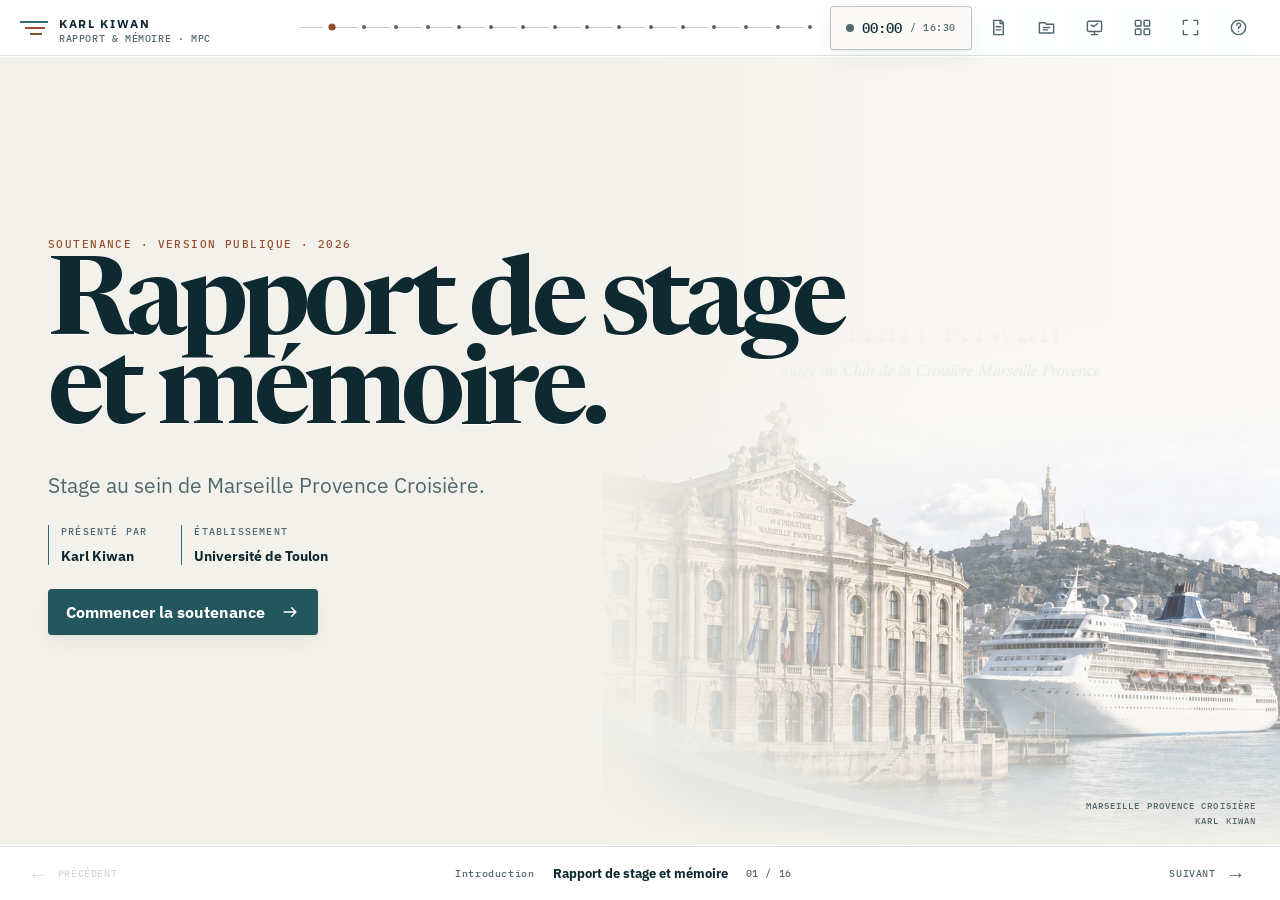
==== commit 20b6d9ab: "Séparer clairement les trois missions" ====
--- a/index.html
+++ b/index.html
@@ -113,21 +113,21 @@
             <p>Pour chaque mission, j’ai défini la donnée d’entrée, le traitement, le contrôle et le résultat remis à l’équipe.</p>
           </header>
           <div class="mission-register" aria-label="Ouvrir une mission">
-            <button type="button" class="case-file case-fluvial" data-jump="3">
+            <button type="button" class="case-file case-fluvial" data-jump="fluvial-problem">
               <span class="case-number">M-01</span>
-              <span class="case-main"><small>CROISIÈRE FLUVIALE</small><strong>Estimer la fréquentation</strong><em>Construire une méthode reproductible</em></span>
+              <span class="case-main"><small>CROISIÈRE FLUVIALE</small><strong>Étudier la fréquentation fluviale</strong><em>Base d’escales et estimation reproductible</em></span>
               <span class="case-proof"><b>3 133</b><small>lignes 2026</small></span>
               <span class="case-open">OUVRIR</span>
             </button>
-            <button type="button" class="case-file case-navettes" data-jump="5">
+            <button type="button" class="case-file case-navettes" data-jump="navettes-collection">
               <span class="case-number">M-02</span>
-              <span class="case-main"><small>NAVETTES PORTUAIRES PAYANTES</small><strong>Mesurer puis modéliser les flux</strong><em>Produire la donnée sur le terrain</em></span>
+              <span class="case-main"><small>NAVETTES PORTUAIRES PAYANTES</small><strong>Construire l’étude des navettes</strong><em>Comptages, modèle et estimateur</em></span>
               <span class="case-proof"><b>9</b><small>observations</small></span>
               <span class="case-open">OUVRIR</span>
             </button>
-            <button type="button" class="case-file case-manifestes" data-jump="7">
+            <button type="button" class="case-file case-manifestes" data-jump="manifestes-automation">
               <span class="case-number">M-03</span>
-              <span class="case-main"><small>MANIFESTES</small><strong>Réduire la ressaisie</strong><em>Automatisation supervisée</em></span>
+              <span class="case-main"><small>MANIFESTES</small><strong>Automatiser les manifestes</strong><em>Extraction, normalisation et contrôle</em></span>
               <span class="case-proof"><b>1,5–2 j</b><small>jusqu’à 2,5 j</small></span>
               <span class="case-open">OUVRIR</span>
             </button>
@@ -248,31 +248,63 @@
         </div>
       </section>
 
-      <section class="slide mission-slide final-tools-slide" id="tools-operations" data-slide-id="tools-operations" data-section="Missions &amp; travaux" data-title="Des analyses aux outils opérationnels" data-duration="2:00" aria-hidden="true">
-        <div class="section-tab mission-tab">02 · MISSIONS &amp; TRAVAUX <span>MISSIONS 02 &amp; 03 · OUTILS</span></div>
-        <div class="slide-inner final-tools-layout">
-          <section class="tool-pane estimator-pane">
-            <header><p class="eyebrow">Estimateur de navettes · aperçu public</p><h2>Le modèle devient utilisable sans R.</h2></header>
-            <div class="tool-stats"><span><strong>772</strong> lignes analysées</span><span><strong>308</strong> dates couvertes</span></div>
-            <div class="demo-window compact-demo" id="demoWindow">
+      <section class="slide mission-slide public-tool-slide public-estimator-slide" id="navettes-estimator" data-slide-id="navettes-estimator" data-section="Missions &amp; travaux" data-title="Mission 2 — Transformer le modèle en estimateur opérationnel" data-duration="2:00" aria-hidden="true">
+        <div class="section-tab mission-tab">02 · MISSIONS &amp; TRAVAUX <span>MISSION 02 · ESTIMATEUR</span></div>
+        <div class="slide-inner public-tool-layout">
+          <section class="tool-pane estimator-pane public-estimator-pane">
+            <header class="public-tool-header">
+              <p class="eyebrow">Estimateur de navettes · aperçu public</p>
+              <h2>Mission 2 — Transformer le modèle en estimateur opérationnel</h2>
+              <p class="public-tool-intro">L’interface HTML et JavaScript permet à l’équipe d’exploiter le modèle sans ouvrir R.</p>
+            </header>
+            <div class="public-estimator-proof">
+              <div class="tool-stats"><span><strong>772</strong> lignes du planning</span><span><strong>308</strong> dates couvertes</span></div>
+              <p class="public-filter-note">Après filtrage : 714 lignes actives réparties sur 302 dates.</p>
+              <div class="public-operation-route" aria-label="Du planning à l’aide à la décision">
+                <span><small>01</small><strong>Sélectionner</strong><em>une date et un navire</em></span>
+                <i aria-hidden="true"></i>
+                <span><small>02</small><strong>Estimer</strong><em>la demande par segment</em></span>
+                <i aria-hidden="true"></i>
+                <span><small>03</small><strong>Dimensionner</strong><em>une fourchette et des rotations</em></span>
+              </div>
+              <p class="public-safety-note"><span>DIFFUSION MAÎTRISÉE</span> Cet aperçu est statique. L’application opérationnelle et le planning source restent réservés au cadre d’évaluation.</p>
+              <div class="tool-actions"><button class="primary-button" type="button" data-zoom="assets/dashboard.png" data-zoom-alt="Aperçu public du tableau de bord de l’estimateur de navettes 2026">Agrandir l’aperçu</button><button class="text-button" type="button" data-action="resources">Voir le dossier public</button></div>
+            </div>
+            <div class="demo-window public-estimator-preview" id="demoWindow">
               <div class="window-bar"><span></span><span></span><span></span><b>TABLEAU DE BORD · SYNTHÈSE 2026</b><em id="demoStatus">APERÇU PUBLIC</em></div>
               <img class="demo-fallback" src="assets/dashboard.png" alt="Aperçu public du tableau de bord de l’estimateur de navettes 2026">
             </div>
-            <div class="tool-actions"><button class="primary-button" type="button" data-zoom="assets/dashboard.png" data-zoom-alt="Aperçu public du tableau de bord de l’estimateur de navettes 2026">Agrandir l’aperçu</button><button class="text-button" type="button" data-action="resources">Voir le dossier public</button></div>
           </section>
-          <section class="tool-pane manifest-pane">
-            <header><p class="eyebrow">Automatisation supervisée des manifestes</p><h2>Le traitement passe d’environ une semaine à 1,5–2 jours, puis chaque résultat est vérifié.</h2></header>
-            <div class="manifest-workflow compact-workflow">
-              <div class="workflow-steps">
-                <button class="workflow-step is-active" type="button" data-manifest-step="Réception de manifestes dont la mise en page varie selon les compagnies."><span>01</span><strong>Manifestes</strong><small>formats variables</small></button>
-                <button class="workflow-step" type="button" data-manifest-step="Un script Python, associé à un traitement assisté par IA, extrait les effectifs par nationalité."><span>02</span><strong>Extraire</strong><small>Python + IA</small></button>
-                <button class="workflow-step" type="button" data-manifest-step="Les libellés de nationalité sont harmonisés avant intégration."><span>03</span><strong>Normaliser</strong><small>référentiel commun</small></button>
-                <button class="workflow-step" type="button" data-manifest-step="Les données structurées alimentent le fichier Excel de suivi."><span>04</span><strong>Intégrer</strong><small>structure Excel</small></button>
-                <button class="workflow-step human-step" type="button" data-manifest-step="Une validation humaine reste nécessaire avant consolidation."><span>05</span><strong>Contrôler</strong><small>validation humaine</small></button>
+        </div>
+      </section>
+
+      <section class="slide mission-slide public-tool-slide public-manifest-slide" id="manifestes-automation" data-slide-id="manifestes-automation" data-section="Missions &amp; travaux" data-title="Mission 3 — Automatiser le traitement des manifestes" data-duration="1:40" aria-hidden="true">
+        <div class="section-tab mission-tab">02 · MISSIONS &amp; TRAVAUX <span>MISSION 03 · AUTOMATISATION</span></div>
+        <div class="slide-inner public-tool-layout">
+          <section class="tool-pane manifest-pane public-manifest-pane">
+            <header class="public-tool-header">
+              <p class="eyebrow">Automatisation supervisée · manifestes passagers</p>
+              <h2>Mission 3 — Automatiser le traitement des manifestes</h2>
+              <p class="public-tool-intro">L’extraction est accélérée, mais la consolidation reste soumise à une validation humaine.</p>
+            </header>
+            <div class="public-manifest-core">
+              <div class="manifest-workflow compact-workflow" aria-label="Workflow supervisé en cinq étapes">
+                <div class="workflow-steps">
+                  <button class="workflow-step is-active" type="button" data-manifest-step="Réception de manifestes dont la mise en page varie selon les compagnies."><span>01</span><strong>Manifestes</strong><small>formats variables</small></button>
+                  <button class="workflow-step" type="button" data-manifest-step="Un script Python, associé à un traitement assisté par IA, extrait les effectifs par nationalité."><span>02</span><strong>Extraire</strong><small>Python + IA</small></button>
+                  <button class="workflow-step" type="button" data-manifest-step="Les libellés de nationalité sont harmonisés avant intégration."><span>03</span><strong>Normaliser</strong><small>référentiel commun</small></button>
+                  <button class="workflow-step" type="button" data-manifest-step="Les données structurées alimentent le fichier Excel de suivi."><span>04</span><strong>Intégrer</strong><small>structure Excel</small></button>
+                  <button class="workflow-step human-step" type="button" data-manifest-step="Une validation humaine reste nécessaire avant consolidation."><span>05</span><strong>Contrôler</strong><small>validation humaine</small></button>
+                </div>
+                <div class="workflow-detail" id="manifestStepDetail"><span>ÉTAPE 01 · MANIFESTES</span><p>Réception de manifestes dont la mise en page varie selon les compagnies.</p></div>
               </div>
-              <div class="workflow-detail" id="manifestStepDetail"><span>ÉTAPE 01 · MANIFESTES</span><p>Réception de manifestes dont la mise en page varie selon les compagnies.</p></div>
-            </div>
-            <div class="time-shift"><div><small>AVANT</small><strong>≈ 1 semaine</strong></div><i></i><div><small>APRÈS</small><strong>1,5 à 2 jours</strong><span>jusqu’à 2,5 jours si le volume augmente</span></div></div>
+              <aside class="public-human-control">
+                <span>POINT DE CONTRÔLE</span>
+                <strong>La validation humaine reste la dernière étape.</strong>
+                <p>Les résultats extraits et les libellés harmonisés sont relus avant leur consolidation dans Excel.</p>
+              </aside>
+            </div>
+            <div class="time-shift"><div><small>AVANT</small><strong>≈ 1 semaine</strong><span>traitement manuel</span></div><i></i><div><small>APRÈS</small><strong>1,5 à 2 jours</strong><span>jusqu’à 2,5 jours si le volume augmente</span></div></div>
           </section>
         </div>
       </section>
@@ -405,7 +437,7 @@
 
     <nav class="bottom-nav" aria-label="Navigation entre les slides">
       <button type="button" data-action="prev" aria-label="Slide précédente"><span>←</span><small>PRÉCÉDENT</small></button>
-      <div class="slide-meta"><span id="sectionName">Introduction</span><strong id="slideTitle">Rapport de stage et mémoire</strong><small id="slideCount">01 / 15</small></div>
+      <div class="slide-meta"><span id="sectionName">Introduction</span><strong id="slideTitle">Rapport de stage et mémoire</strong><small id="slideCount">01 / 16</small></div>
       <button type="button" data-action="next" aria-label="Slide suivante"><small>SUIVANT</small><span>→</span></button>
     </nav>
   </div>
@@ -418,7 +450,7 @@
 
   <div class="modal" id="overviewModal" aria-hidden="true" role="dialog" aria-modal="true" aria-labelledby="overviewTitle">
     <div class="modal-card overview-card">
-      <header><div><small>VUE D’ENSEMBLE</small><h2 id="overviewTitle">Les 15 slides</h2></div><button class="icon-button" type="button" data-close-modal aria-label="Fermer">×</button></header>
+      <header><div><small>VUE D’ENSEMBLE</small><h2 id="overviewTitle">Les 16 slides</h2></div><button class="icon-button" type="button" data-close-modal aria-label="Fermer">×</button></header>
       <div class="overview-grid" id="overviewGrid"></div>
     </div>
   </div>
@@ -442,10 +474,10 @@
         <span><kbd>Esc</kbd><b>Retour à la couverture</b></span><span><kbd>F</kbd><b>Plein écran</b></span>
         <span><kbd>N</kbd><b>Notes orales</b></span><span><kbd>P</kbd><b>Console présentateur</b></span>
         <span><kbd>O</kbd><b>Vue d’ensemble</b></span><span><kbd>R</kbd><b>Dossier public</b></span>
-        <span><kbd>1</kbd><kbd>2</kbd><kbd>3</kbd><kbd>4</kbd><b>Sections</b></span><span><kbd>D</kbd><b>Outils opérationnels</b></span>
+        <span><kbd>1</kbd><kbd>2</kbd><kbd>3</kbd><kbd>4</kbd><b>Sections</b></span><span><kbd>D</kbd><b>Aperçu de l’estimateur</b></span>
       </div>
       <div class="timer-settings"><span>Objectif de durée</span><button type="button" data-target-minutes="15">15 min</button><button type="button" class="is-active" data-target-minutes="16.5">16 min 30</button><button type="button" data-target-minutes="18">18 min</button></div>
-      <p class="timing-note"><strong>Repères détaillés : 14 min 50</strong><span>Marge de respiration : 1 min 40 · objectif : 16 min 30.</span></p>
+      <p class="timing-note"><strong>Repères détaillés : 16 min 30</strong><span>Objectif : 16 min 30 · déroulé réparti sur 16 fiches.</span></p>
     </div>
   </div>
 
--- a/styles-public.css
+++ b/styles-public.css
@@ -1,4 +1,5 @@
 .public-evidence-sheet{padding:8px}
+body::after{background-image:none}
 .public-count-sheet{height:330px;padding:24px;background:linear-gradient(145deg,#fffdf8,#eef1ed);color:var(--color-ink);display:grid;grid-template-rows:auto 1fr auto;gap:18px;border:1px solid var(--color-line-control)}
 .public-sheet-heading{display:flex;align-items:flex-end;justify-content:space-between;border-bottom:2px solid var(--color-teal-deep);padding-bottom:12px}
 .public-sheet-heading small,.public-count-sheet p{font:600 10px "IBM Plex Mono",monospace;letter-spacing:.08em;color:var(--color-ink-muted)}
@@ -16,7 +17,7 @@
 .resource-card.is-static{grid-template-columns:52px 1fr;cursor:default}
 .resource-card.is-static:hover{transform:none;background:var(--color-surface-raised);border-color:var(--color-line)}
 .resource-card.is-static .file-icon{font-size:8px;letter-spacing:.05em}
-.modal{pointer-events:none}.modal.is-open{pointer-events:auto}
+.modal{pointer-events:none;transition:opacity .22s}.modal.is-open{pointer-events:auto}
 
 .public-lng-chart{height:290px;padding:22px 24px 16px;background:var(--color-surface-raised);border:1px solid var(--color-line-control);box-shadow:var(--shadow-low);display:grid;grid-template-rows:auto 1fr;gap:14px}
 .public-chart-key{display:flex;justify-content:flex-end;gap:18px;font:600 10px "IBM Plex Mono",monospace;color:var(--color-ink-muted)}
@@ -31,10 +32,69 @@
 .public-pair i{width:22px;height:var(--value);display:block;border-radius:2px 2px 0 0;box-shadow:inset 0 1px rgba(255,255,255,.35)}
 .public-lng-figure figcaption{color:var(--color-ink-muted)}
 
+/* Missions 02–03 : une fiche par outil, pensée pour la projection. */
+.public-estimator-slide{--chapter:var(--color-teal)}
+.public-manifest-slide{--chapter:var(--color-copper)}
+.public-tool-layout{display:grid;align-content:center;padding-top:50px;padding-bottom:18px}
+.public-tool-layout .tool-pane{min-height:0;padding:22px 24px;border-top-width:3px;box-shadow:var(--shadow-low)}
+.public-tool-layout .public-tool-header{display:grid;grid-template-columns:170px minmax(0,1fr) minmax(250px,.52fr);gap:18px;align-items:end;margin:0;padding-bottom:17px;border-bottom:1px solid var(--color-line)}
+.public-tool-header .eyebrow{align-self:start;margin:4px 0 0}
+.public-tool-header h2{margin:0;font-size:clamp(34px,3.15vw,49px);line-height:.98;letter-spacing:-.025em}
+.public-tool-intro{margin:0;font-size:13px;line-height:1.5;color:var(--color-ink-muted)}
+
+.public-estimator-pane{display:grid;grid-template-columns:minmax(310px,.72fr) minmax(500px,1.28fr);grid-template-rows:auto minmax(0,1fr);gap:19px 24px;min-height:560px}
+.public-estimator-pane>.public-tool-header{grid-column:1/-1}
+.public-estimator-proof{display:flex;min-width:0;flex-direction:column}
+.public-estimator-proof .tool-stats{margin:0 0 12px}
+.public-estimator-proof .tool-stats span{padding:9px 10px}
+.public-filter-note{margin:-5px 0 10px;font:500 9px/1.4 "IBM Plex Mono",monospace;color:var(--color-ink-muted)}
+.public-operation-route{display:grid;grid-template-columns:1fr;gap:0;border-top:1px solid var(--color-line);border-bottom:1px solid var(--color-line)}
+.public-operation-route>span{position:relative;display:grid;grid-template-columns:31px 1fr;grid-template-rows:auto auto;column-gap:10px;padding:9px 6px}
+.public-operation-route>span+span{border-top:1px solid var(--color-line)}
+.public-operation-route small{grid-row:1/3;align-self:center;font:650 10px "IBM Plex Mono",monospace;color:var(--color-copper-deep)}
+.public-operation-route strong{font-size:13px;color:var(--color-ink-strong)}
+.public-operation-route em{font-size:10px;font-style:normal;color:var(--color-ink-muted)}
+.public-operation-route>i{display:none}
+.public-safety-note{margin:12px 0 0;padding:11px 12px;border-left:3px solid var(--color-teal);background:var(--color-surface-teal);font-size:11px;line-height:1.45;color:var(--color-ink-soft)}
+.public-safety-note span{display:block;margin-bottom:4px;font:650 9px "IBM Plex Mono",monospace;letter-spacing:.08em;color:var(--color-teal-deep)}
+.public-estimator-proof .tool-actions{margin-top:auto;padding-top:12px}
+.public-estimator-preview{align-self:stretch;height:auto;min-height:385px;border-radius:5px}
+.public-estimator-preview .demo-fallback{object-fit:contain;object-position:center top;background:var(--color-screen)}
+
+.public-manifest-pane{display:grid;grid-template-rows:auto 1fr auto;gap:18px;min-height:540px}
+.public-manifest-core{display:grid;grid-template-columns:minmax(0,1fr) 250px;gap:14px;align-items:stretch}
+.public-manifest-pane .compact-workflow{min-width:0;margin:0;padding:12px}
+.public-manifest-pane .compact-workflow .workflow-step{min-height:104px;padding:10px 8px}
+.public-manifest-pane .compact-workflow .workflow-step strong{font-size:15px}
+.public-manifest-pane .compact-workflow .workflow-detail{min-height:62px;margin-top:9px;padding:10px 12px}
+.public-human-control{position:relative;display:grid;align-content:center;padding:20px;border:1px solid var(--color-teal);background:var(--color-surface-teal);box-shadow:inset 4px 0 var(--color-teal)}
+.public-human-control::before{content:"05";position:absolute;right:14px;top:10px;font:560 46px/1 Newsreader,serif;color:rgba(22,92,95,.12)}
+.public-human-control>span{font:650 9px "IBM Plex Mono",monospace;letter-spacing:.1em;color:var(--color-teal-deep)}
+.public-human-control>strong{margin:12px 0 7px;font:560 24px/1.05 Newsreader,serif;color:var(--color-ink-strong)}
+.public-human-control>p{margin:0;font-size:11px;line-height:1.45;color:var(--color-ink-muted)}
+.public-manifest-pane .time-shift{grid-template-columns:1fr 90px 1fr;margin:0;padding:12px 0 0}
+.public-manifest-pane .time-shift>div{padding:0 14px}
+.public-manifest-pane .time-shift strong{font-size:28px}
+.public-manifest-pane .time-shift span{display:block;margin-top:2px;font-size:10px}
+
 @media(max-height:820px) and (min-width:900px){
   .public-count-sheet{height:280px;padding:18px;gap:12px}
   .public-lng-chart{height:245px;padding:16px 20px 12px}
   .public-load{height:168px}.public-pair{height:145px}
+  .public-tool-layout{padding-top:40px;padding-bottom:10px}
+  .public-tool-layout .tool-pane{padding:15px 18px}
+  .public-tool-layout .public-tool-header{padding-bottom:12px}
+  .public-tool-header h2{font-size:36px}
+  .public-estimator-pane{min-height:490px;gap:13px 18px}
+  .public-estimator-preview{min-height:330px}
+  .public-safety-note{margin-top:8px;padding:8px 10px}
+  .public-estimator-proof .tool-actions{padding-top:8px}
+  .public-manifest-pane{min-height:475px;gap:13px}
+  .public-manifest-pane .compact-workflow .workflow-step{min-height:86px}
+  .public-manifest-pane .compact-workflow .workflow-detail{min-height:51px;padding:7px 10px}
+  .public-human-control{padding:15px}
+  .public-human-control>strong{font-size:21px}
+  .public-manifest-pane .time-shift{padding-top:8px}
 }
 
 @media(max-width:899px){
@@ -42,4 +102,19 @@
   .public-lng-chart{height:280px}
   .public-lng-bars{gap:8px;padding-inline:10px}
   .public-pair i{width:15px}
+  .public-tool-layout{display:block;padding-top:66px}
+  .public-tool-layout .tool-pane{padding:16px;min-height:0}
+  .public-tool-layout .public-tool-header{display:block;padding-bottom:14px}
+  .public-tool-header .eyebrow{margin-bottom:10px}
+  .public-tool-header h2{font-size:36px}
+  .public-tool-intro{margin-top:10px}
+  .public-estimator-pane{display:grid;grid-template-columns:1fr;grid-template-rows:auto auto auto;gap:16px}
+  .public-estimator-pane>.public-tool-header{grid-column:1}
+  .public-estimator-preview{grid-row:2;min-height:320px}
+  .public-estimator-proof{grid-row:3}
+  .public-manifest-pane{display:grid;grid-template-rows:auto auto auto}
+  .public-manifest-core{grid-template-columns:1fr}
+  .public-manifest-pane .compact-workflow .workflow-steps{grid-template-columns:1fr 1fr}
+  .public-manifest-pane .compact-workflow .workflow-step{min-height:88px}
+  .public-human-control{min-height:155px}
 }
